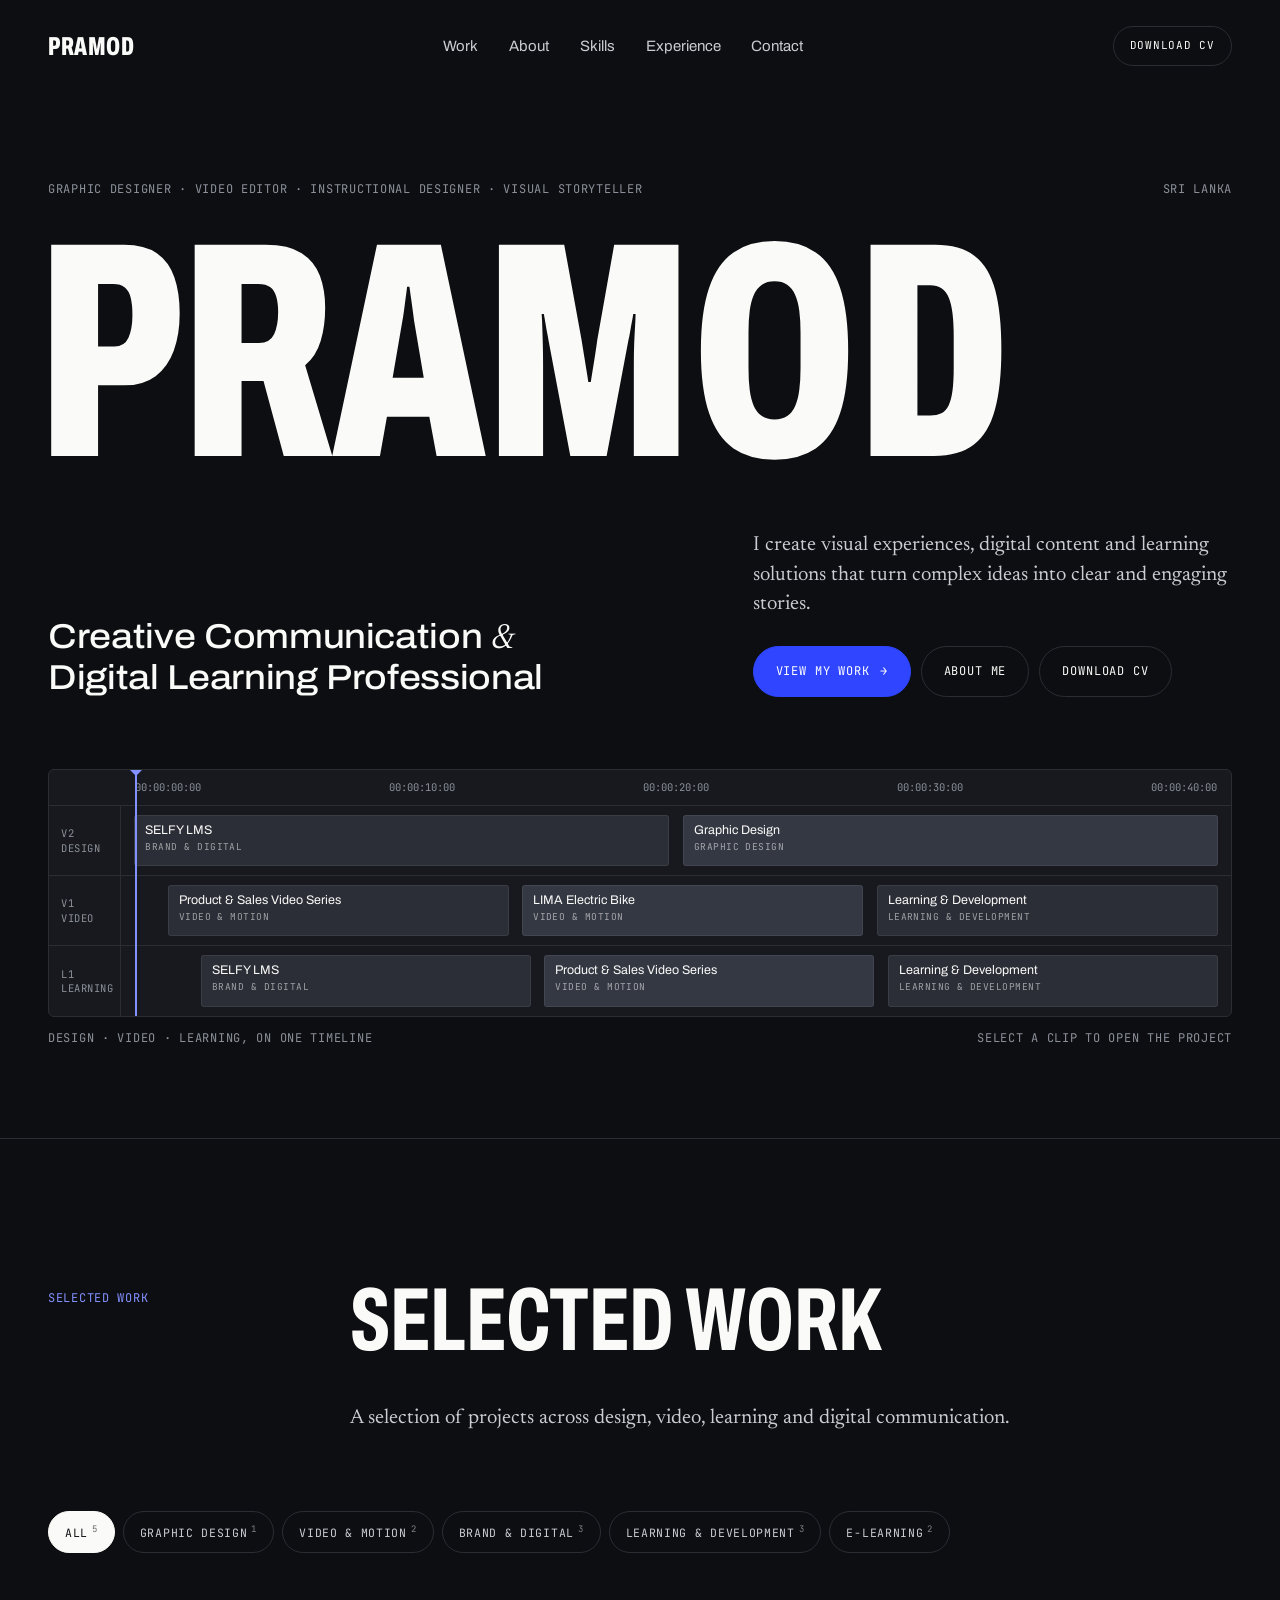
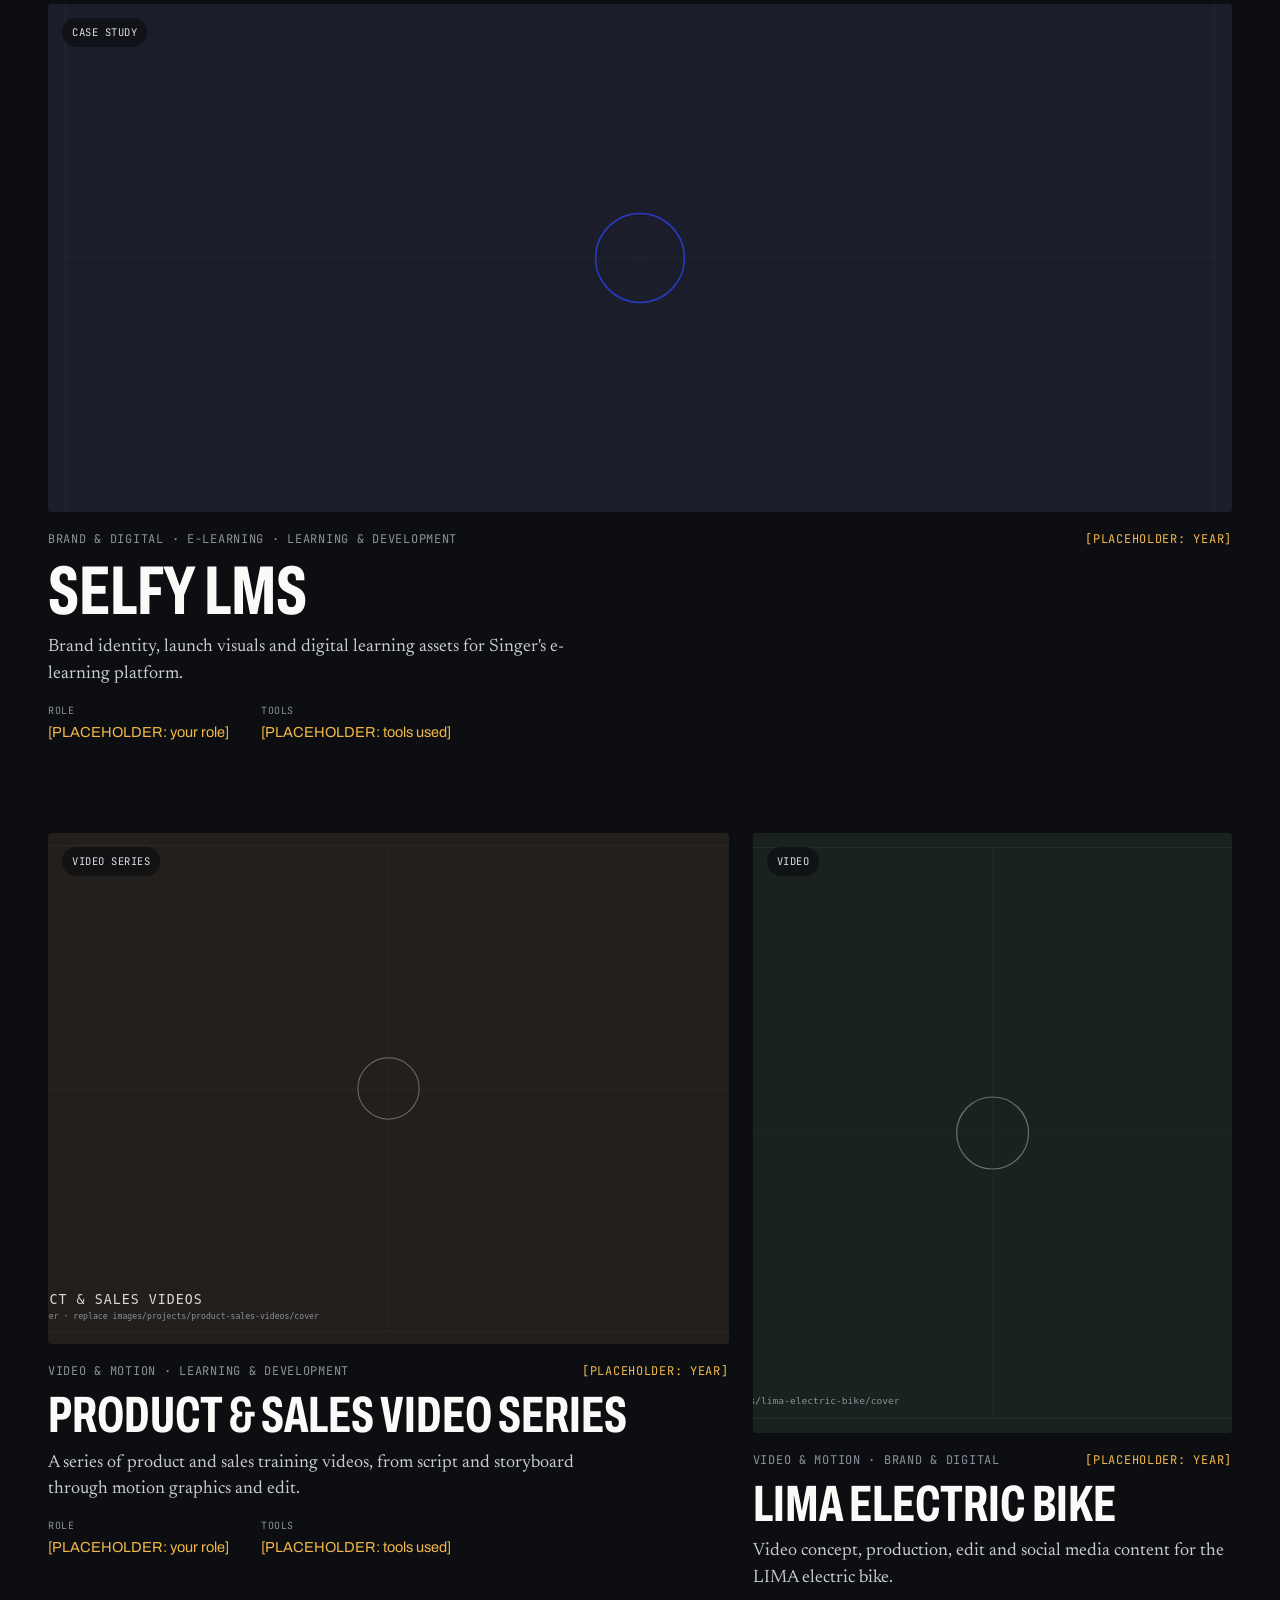
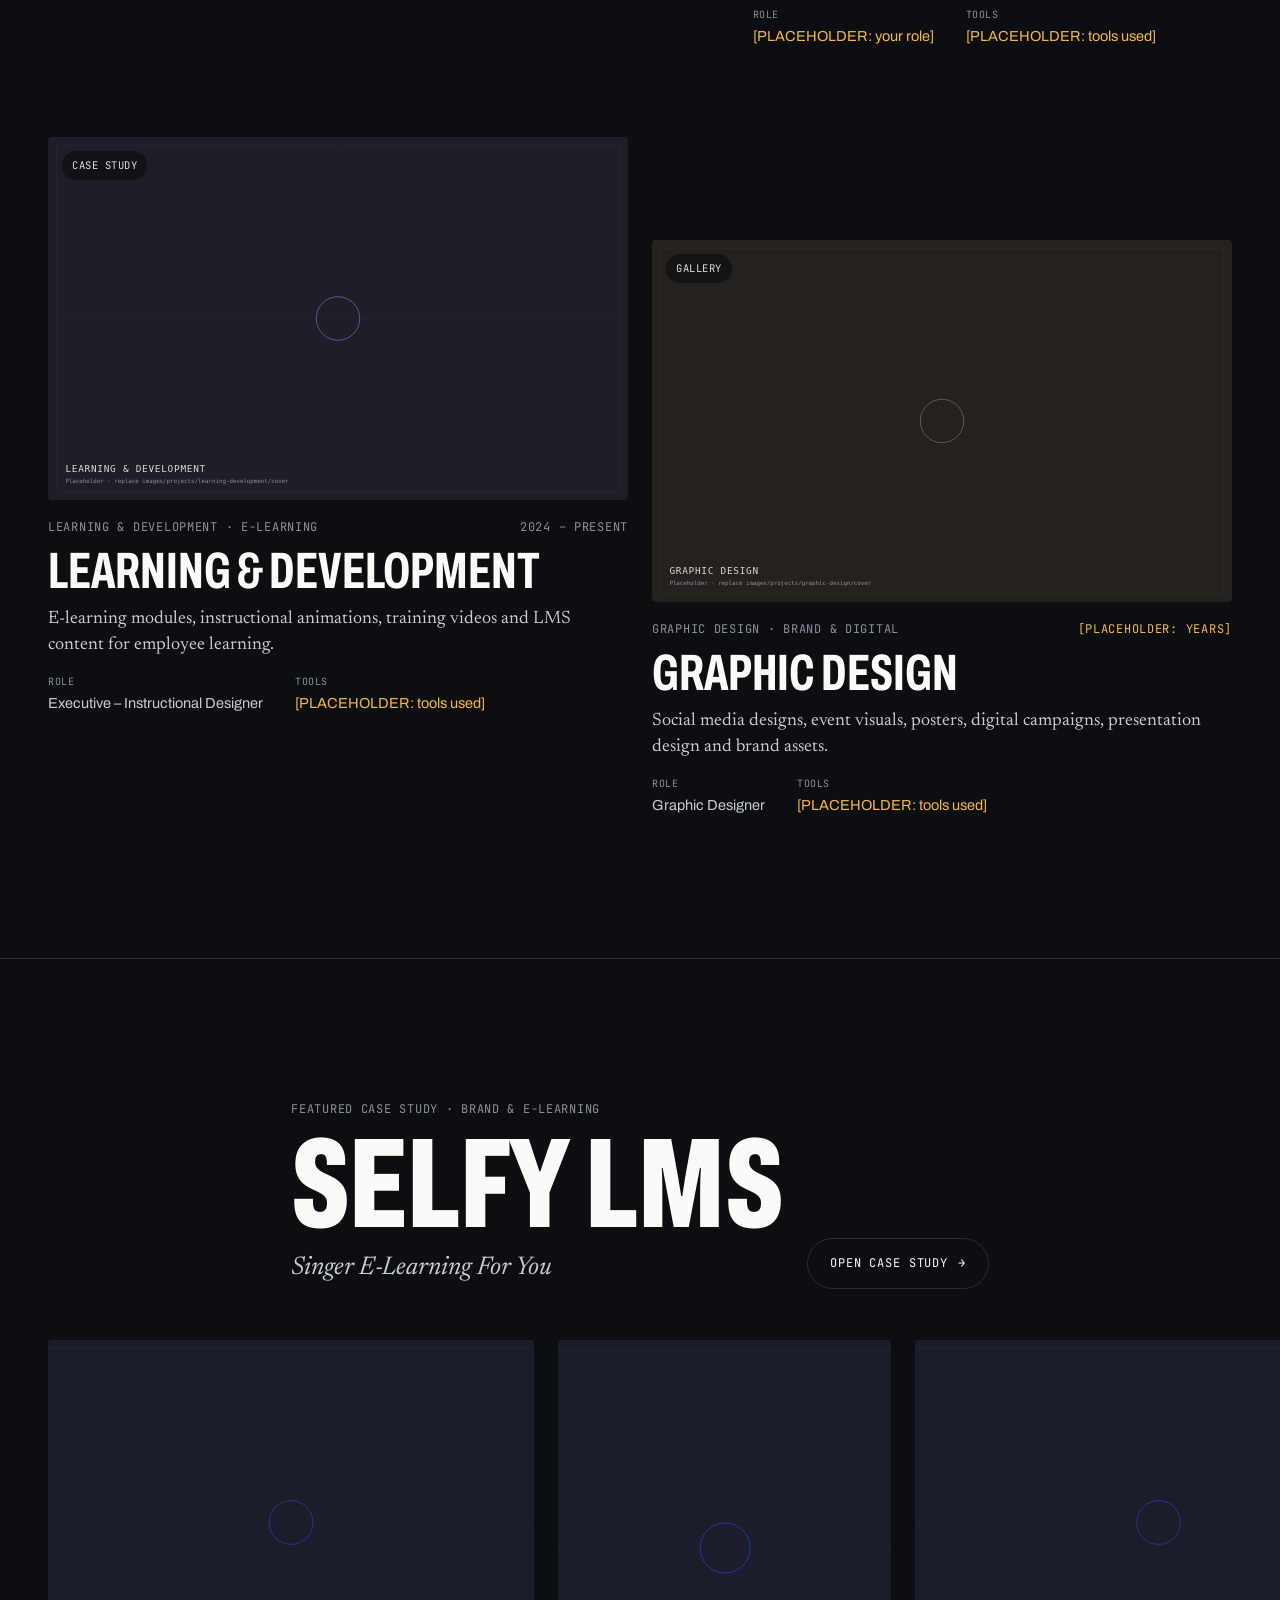
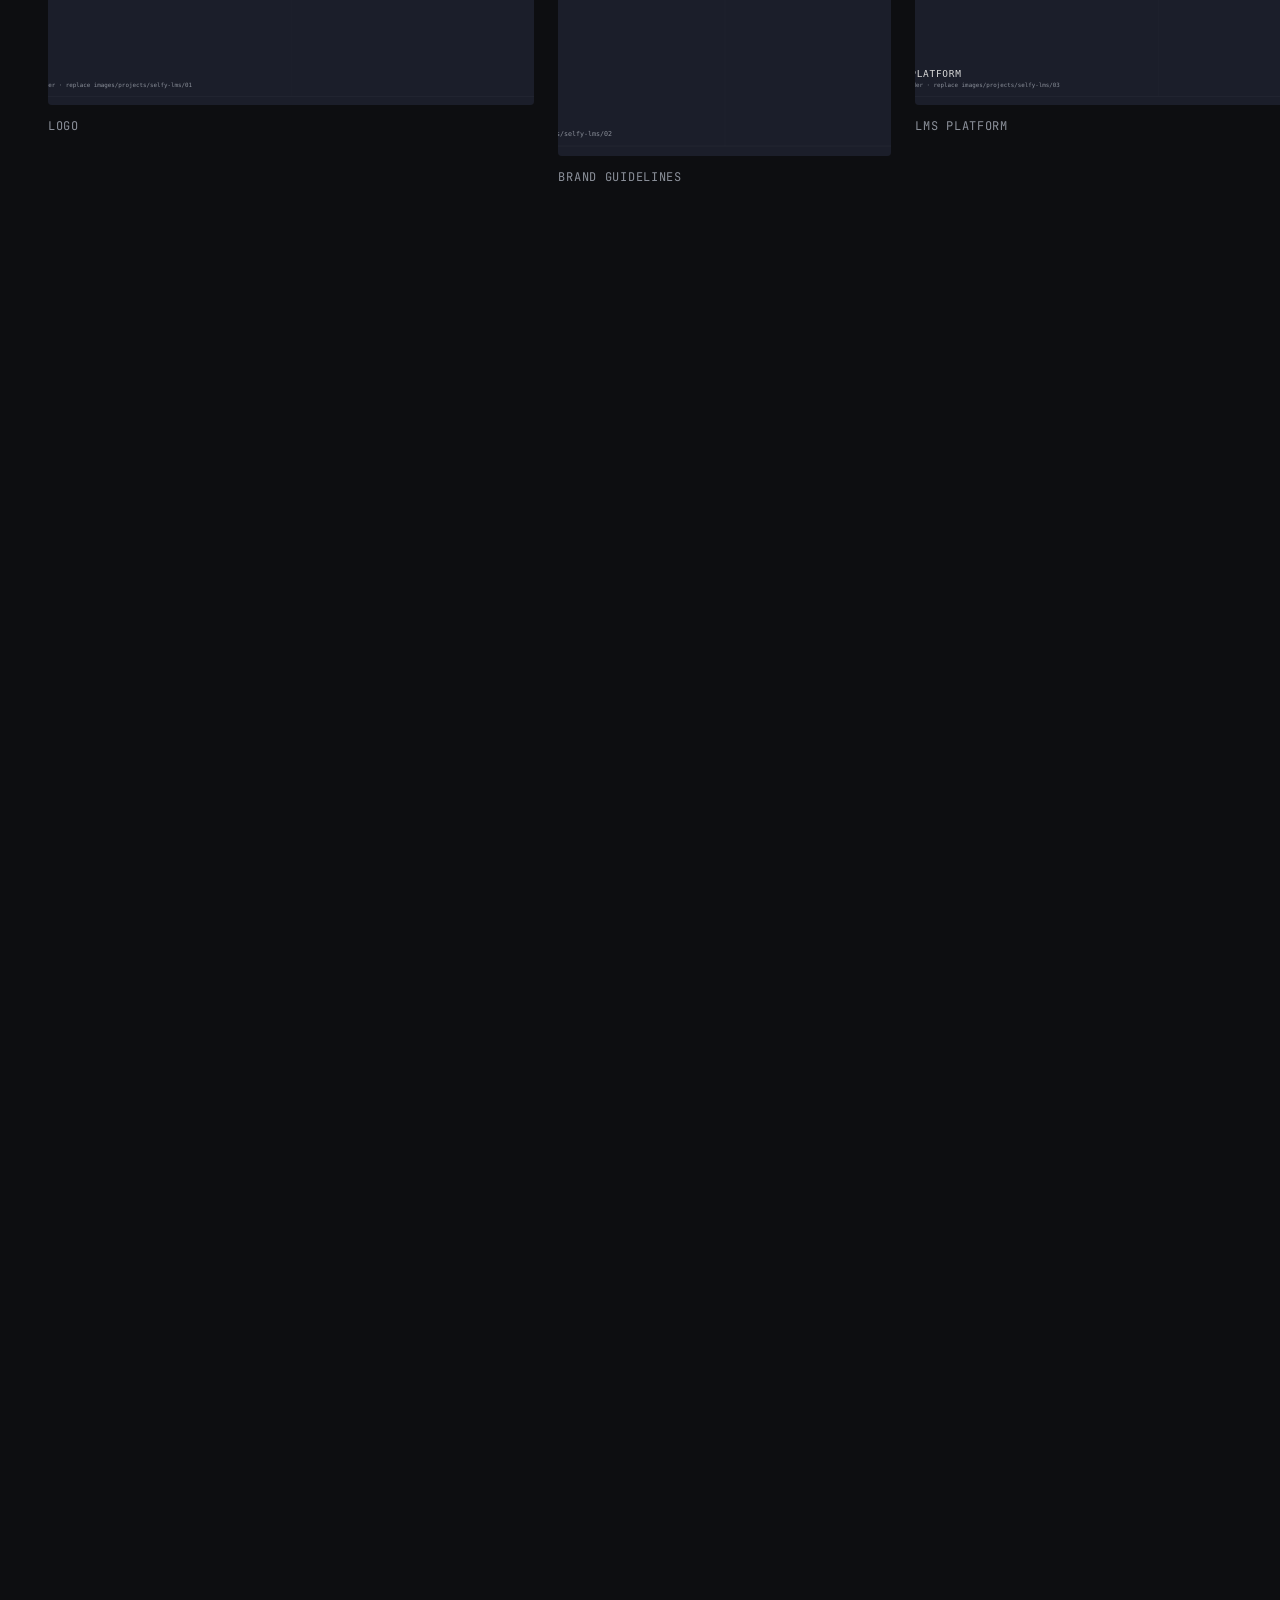
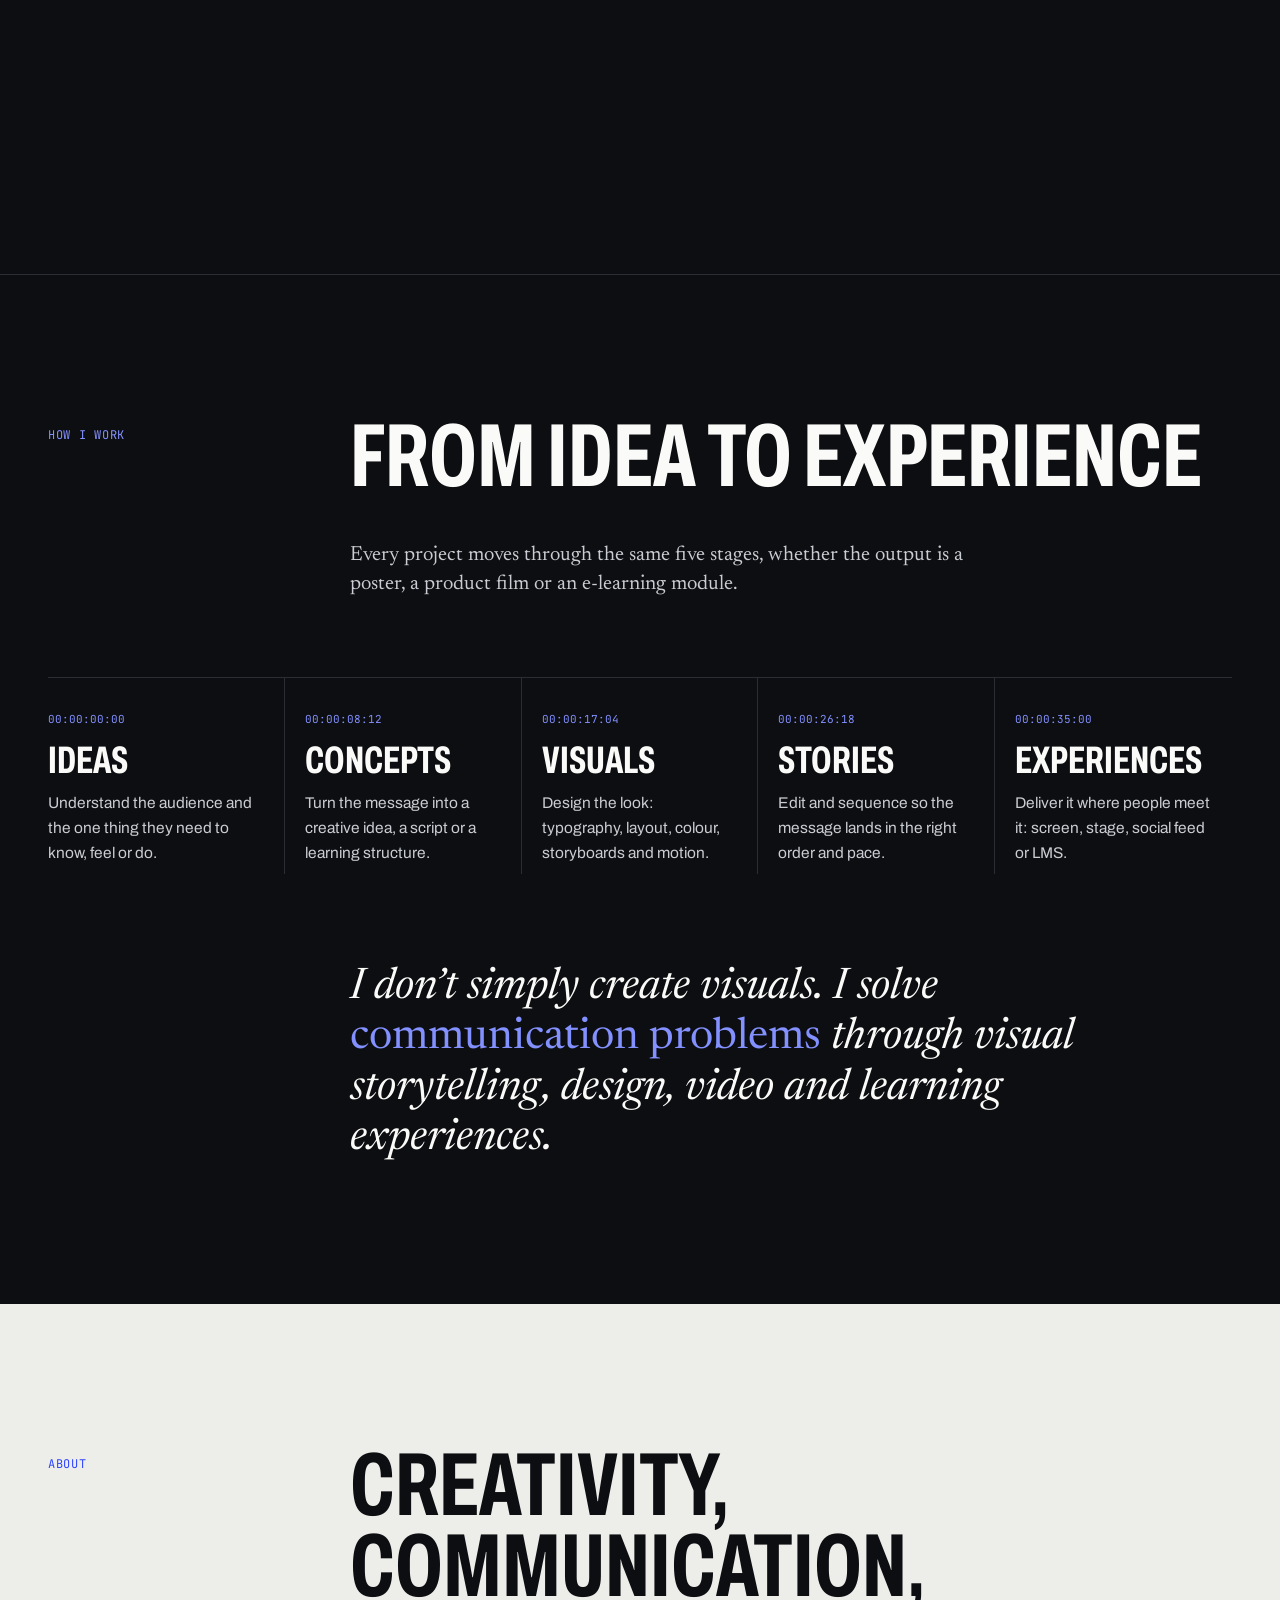
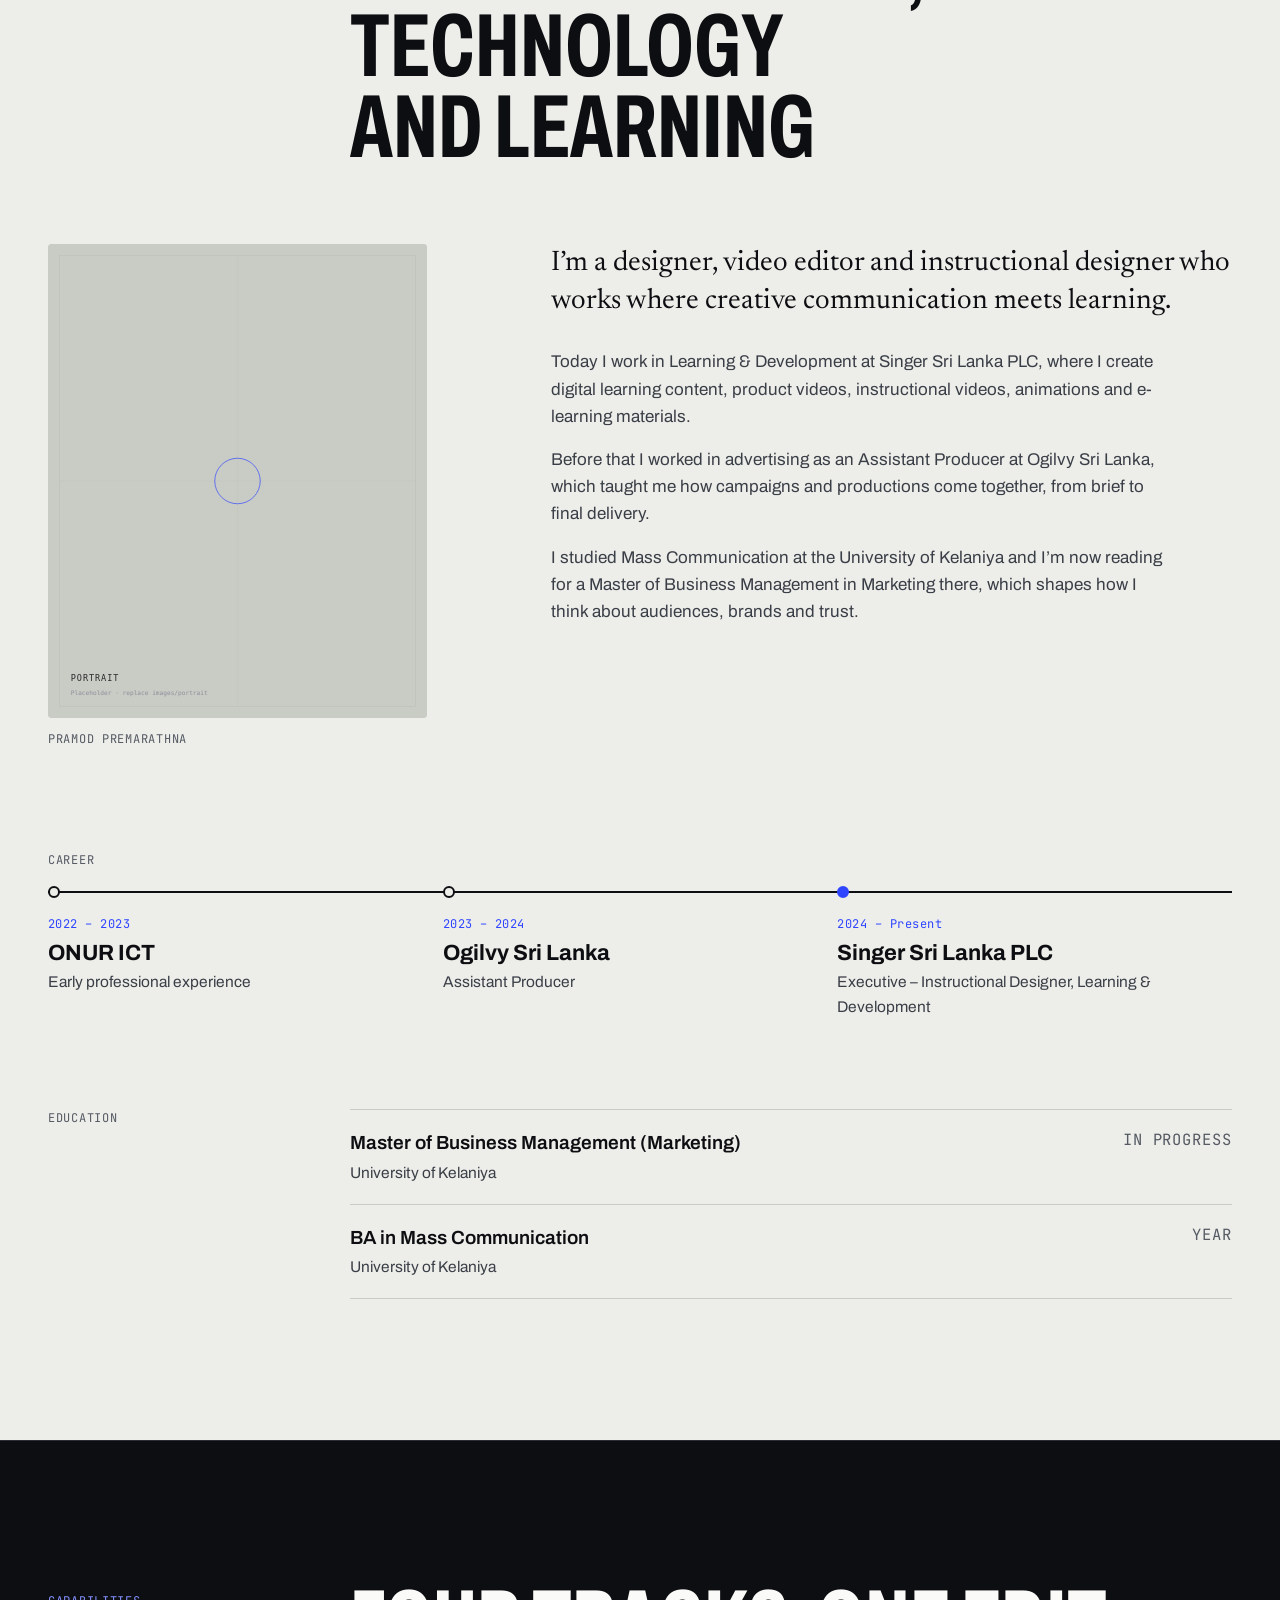
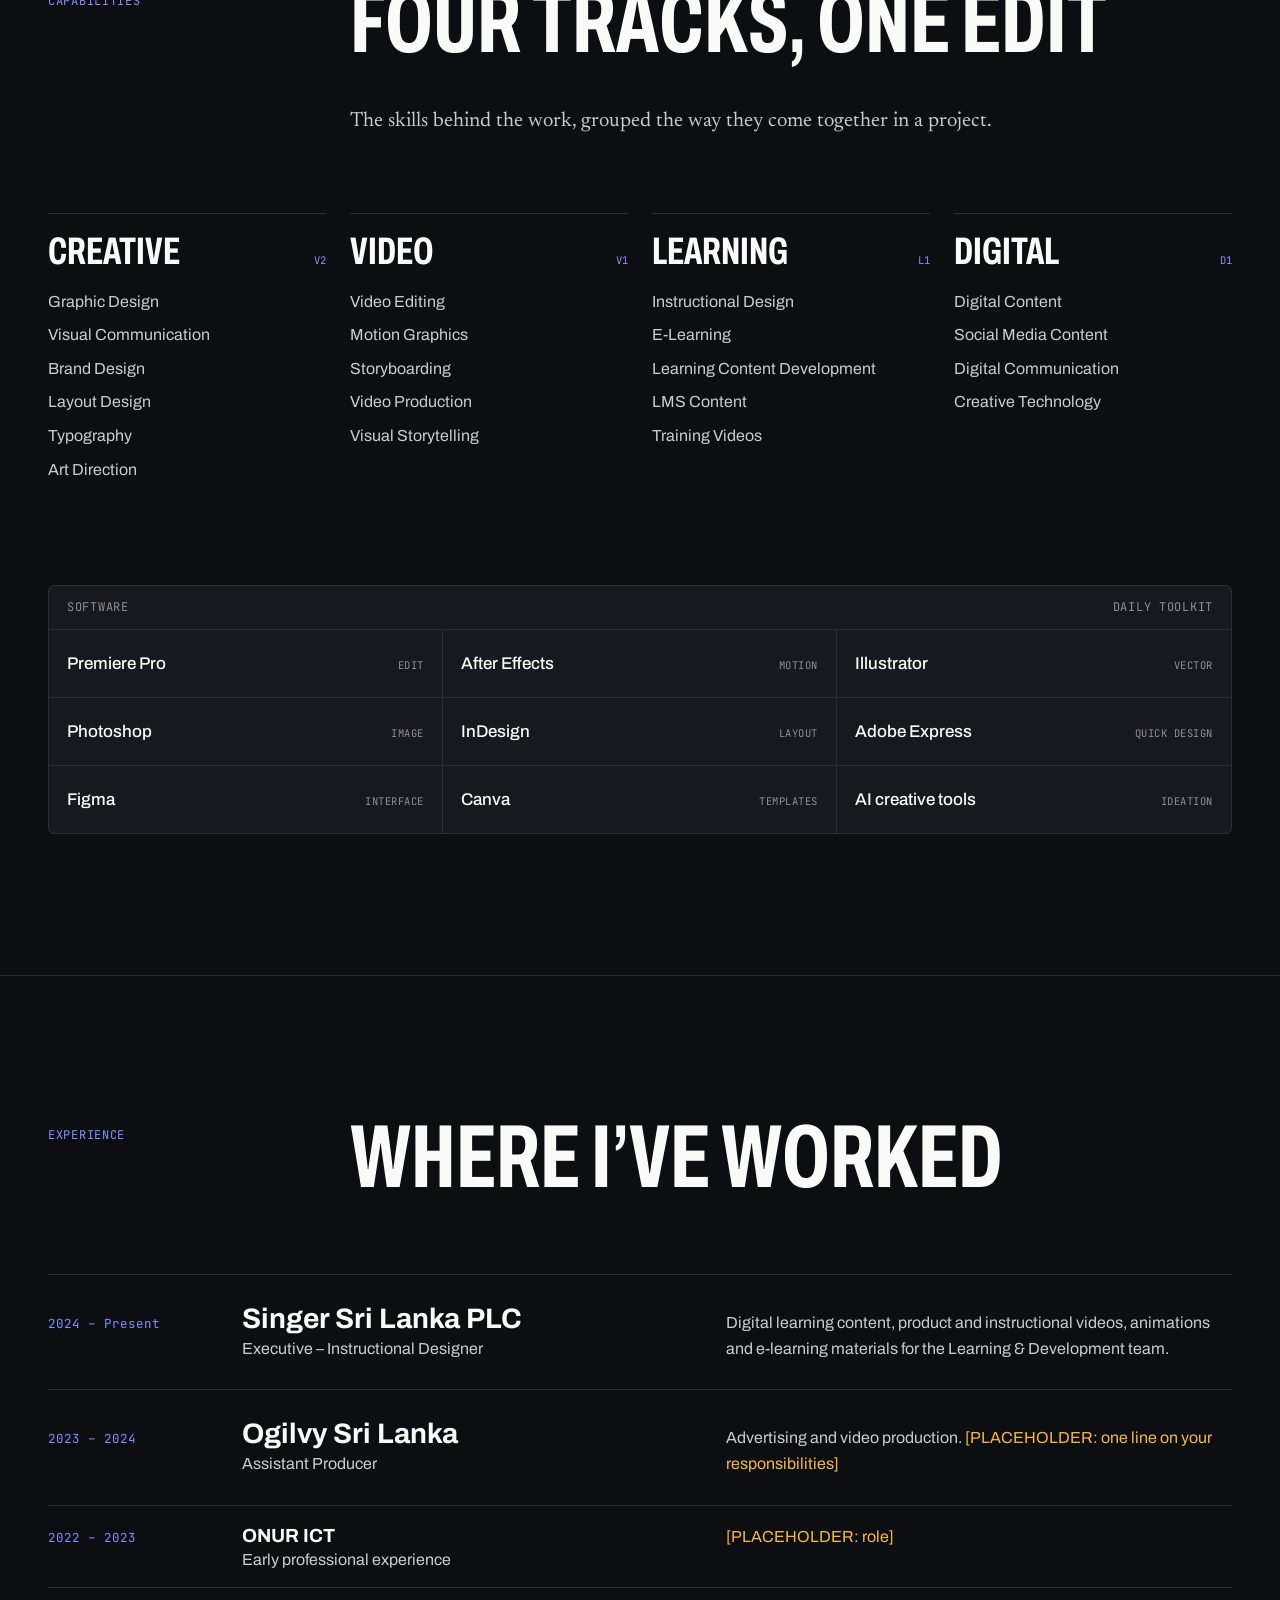
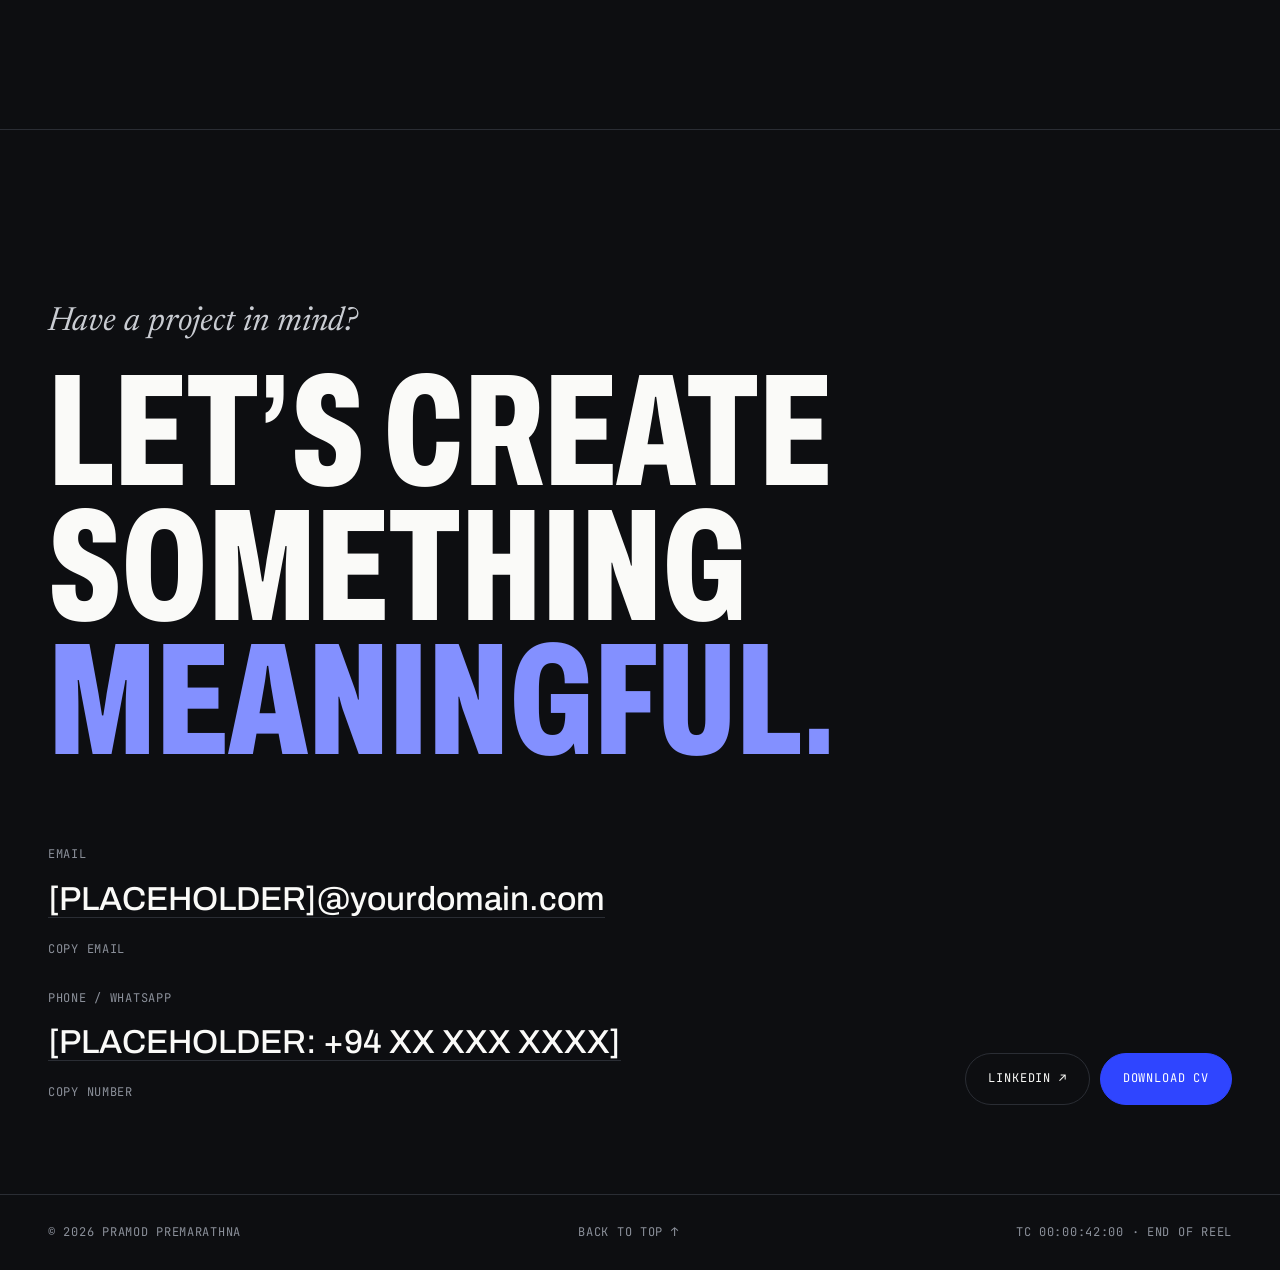
==== index.html @ dda4582c "Initial commit: Pramod Premarathna portfolio with contact details" ====
<!doctype html>
<html lang="en">
<head>
  <meta charset="utf-8">
  <meta name="viewport" content="width=device-width, initial-scale=1, viewport-fit=cover">

  <!-- ============ SEO — edit title, description and your domain ============ -->
  <title>Pramod Premarathna | Creative Communication &amp; Digital Learning Professional</title>
  <meta name="description" content="Portfolio of Pramod Premarathna — graphic designer, video editor and instructional designer in Sri Lanka, creating visual stories, digital content and learning experiences.">
  <link rel="canonical" href="https://www.yourdomain.com/">
  <meta name="theme-color" content="#0D0E11">

  <meta property="og:type" content="website">
  <meta property="og:title" content="Pramod Premarathna | Creative Communication & Digital Learning Professional">
  <meta property="og:description" content="Visual storytelling meets learning and communication. Graphic design, video, motion and e-learning.">
  <meta property="og:url" content="https://www.yourdomain.com/">
  <meta property="og:image" content="https://www.yourdomain.com/images/og-image.jpg">
  <meta name="twitter:card" content="summary_large_image">

  <link rel="icon" href="images/favicon.svg" type="image/svg+xml">

  <!-- Fonts -->
  <link rel="preconnect" href="https://fonts.googleapis.com">
  <link rel="preconnect" href="https://fonts.gstatic.com" crossorigin>
  <link rel="stylesheet" href="https://fonts.googleapis.com/css2?family=Archivo:wdth,wght@62..125,400..800&family=Newsreader:ital,opsz,wght@0,6..72,400;1,6..72,400&family=JetBrains+Mono:wght@400&display=swap">

  <link rel="stylesheet" href="css/tokens.css">
  <link rel="stylesheet" href="css/main.css">

  <script type="application/ld+json">
  {
    "@context": "https://schema.org",
    "@type": "Person",
    "name": "Pramod Premarathna",
    "jobTitle": "Creative Communication & Digital Learning Professional",
    "worksFor": { "@type": "Organization", "name": "Singer Sri Lanka PLC" },
    "alumniOf": { "@type": "CollegeOrUniversity", "name": "University of Kelaniya" },
    "address": { "@type": "PostalAddress", "addressCountry": "LK" },
    "url": "https://www.yourdomain.com/"
  }
  </script>
</head>

<body data-base="">
  <a class="skip-link" href="#main">Skip to content</a>

  <!-- ================= NAVIGATION ================= -->
  <header class="nav">
    <div class="wrap nav__inner">
      <a class="nav__logo" href="#top" aria-label="Pramod, back to top">PRAMOD</a>
      <nav aria-label="Main">
        <ul class="nav__links">
          <li><a href="#work">Work</a></li>
          <li><a href="#about">About</a></li>
          <li><a href="#skills">Skills</a></li>
          <li><a href="#experience">Experience</a></li>
          <li><a href="#contact">Contact</a></li>
        </ul>
      </nav>
      <a class="btn nav__cta" data-site="cv" href="cv/Pramod-Premarathna-CV.pdf" target="_blank" rel="noopener">Download CV</a>
      <button class="nav__toggle" type="button" aria-expanded="false" aria-controls="menu">Menu</button>
    </div>
    <div class="nav__progress" aria-hidden="true"><i></i></div>
  </header>

  <div class="menu" id="menu" hidden>
    <div class="menu__top"><span class="nav__logo">PRAMOD</span><button class="nav__toggle" style="display:block" type="button" data-close>Close</button></div>
    <ul class="menu__links">
      <li><a href="#work">Work</a></li>
      <li><a href="#about">About</a></li>
      <li><a href="#skills">Skills</a></li>
      <li><a href="#experience">Experience</a></li>
      <li><a href="#contact">Contact</a></li>
    </ul>
    <a class="btn btn--primary" data-site="cv" href="cv/Pramod-Premarathna-CV.pdf" target="_blank" rel="noopener">Download CV</a>
  </div>

  <main id="main">
    <!-- ================= HERO ================= -->
    <section class="hero" id="top" aria-labelledby="hero-name">
      <div class="wrap">
        <div class="hero__eyebrow mono">
          <span>Graphic Designer · Video Editor · Instructional Designer · Visual Storyteller</span>
          <span>Sri Lanka</span>
        </div>

        <h1 class="hero__name" id="hero-name" aria-label="Pramod"><span aria-hidden="true">P</span><span aria-hidden="true">R</span><span aria-hidden="true">A</span><span aria-hidden="true">M</span><span aria-hidden="true">O</span><span aria-hidden="true">D</span></h1>

        <div class="hero__grid">
          <p class="hero__title">Creative Communication <em>&amp;</em> Digital&nbsp;Learning Professional</p>
          <div class="hero__aside">
            <p class="hero__statement">I create visual experiences, digital content and learning solutions that turn complex ideas into clear and engaging stories.</p>
            <div class="hero__ctas">
              <a class="btn btn--primary magnetic" href="#work">View my work <span class="arrow" aria-hidden="true">→</span></a>
              <a class="btn magnetic" href="#about">About me</a>
              <a class="btn magnetic" data-site="cv" href="cv/Pramod-Premarathna-CV.pdf" target="_blank" rel="noopener">Download CV</a>
            </div>
          </div>
        </div>

        <!-- Timeline: built automatically from js/projects.js ("tracks") -->
        <div class="timeline-wrap">
          <div class="timeline-scroll">
            <div class="timeline" aria-label="Projects laid out as an editing timeline. Each row is a discipline; each clip opens a project.">
              <div class="timeline__ruler" aria-hidden="true"><span>00:00:00:00</span><span>00:00:10:00</span><span>00:00:20:00</span><span>00:00:30:00</span><span>00:00:40:00</span></div>
              <div id="timeline-tracks"></div>
              <div class="playhead" aria-hidden="true"></div>
            </div>
          </div>
          <div class="timeline-caption mono"><span>Design · Video · Learning, on one timeline</span><span>Select a clip to open the project</span></div>
        </div>
      </div>
    </section>

    <!-- ================= SELECTED WORK ================= -->
    <section class="section" id="work" aria-labelledby="work-title">
      <div class="wrap">
        <div class="section-head">
          <p class="section-head__label mono">Selected work</p>
          <h2 class="section-head__title" id="work-title">Selected Work</h2>
          <p class="section-head__lede">A selection of projects across design, video, learning and digital communication.</p>
        </div>
        <div class="filters" id="filters" role="group" aria-label="Filter projects"></div>
        <!-- Cards are built from js/projects.js -->
        <div class="work-grid" id="work-grid" aria-live="polite"></div>
        <noscript><p class="muted">Turn on JavaScript to see the project gallery.</p></noscript>
      </div>
    </section>

    <!-- ================= FEATURE BAND (SELFY) ================= -->
    <section class="band" id="band" data-project="selfy-lms" aria-labelledby="band-title">
      <div class="band__sticky">
        <div class="wrap band__head">
          <div>
            <p class="mono muted">Featured case study · Brand &amp; E-Learning</p>
            <h2 class="band__title" id="band-title" style="margin-top:12px">SELFY LMS</h2>
            <p class="band__sub">Singer E-Learning For You</p>
          </div>
          <a class="btn magnetic" data-band-link href="projects/selfy-lms/">Open case study <span class="arrow" aria-hidden="true">→</span></a>
        </div>
        <div class="band__track"></div>
      </div>
    </section>

    <!-- ================= APPROACH ================= -->
    <section class="section" id="approach" aria-labelledby="approach-title">
      <div class="wrap">
        <div class="section-head">
          <p class="section-head__label mono">How I work</p>
          <h2 class="section-head__title" id="approach-title">From idea to experience</h2>
          <p class="section-head__lede">Every project moves through the same five stages, whether the output is a poster, a product film or an e-learning module.</p>
        </div>
        <ol class="steps">
          <li class="step reveal"><span class="step__tc">00:00:00:00</span><h3 class="step__title">Ideas</h3><p>Understand the audience and the one thing they need to know, feel or do.</p></li>
          <li class="step reveal"><span class="step__tc">00:00:08:12</span><h3 class="step__title">Concepts</h3><p>Turn the message into a creative idea, a script or a learning structure.</p></li>
          <li class="step reveal"><span class="step__tc">00:00:17:04</span><h3 class="step__title">Visuals</h3><p>Design the look: typography, layout, colour, storyboards and motion.</p></li>
          <li class="step reveal"><span class="step__tc">00:00:26:18</span><h3 class="step__title">Stories</h3><p>Edit and sequence so the message lands in the right order and pace.</p></li>
          <li class="step reveal"><span class="step__tc">00:00:35:00</span><h3 class="step__title">Experiences</h3><p>Deliver it where people meet it: screen, stage, social feed or LMS.</p></li>
        </ol>
        <div class="statement-row reveal">
          <blockquote>I don’t simply create visuals. I solve <em>communication problems</em> through visual storytelling, design, video and learning experiences.</blockquote>
        </div>
      </div>
    </section>

    <!-- ================= ABOUT ================= -->
    <section class="section paper" id="about" aria-labelledby="about-title">
      <div class="wrap">
        <div class="section-head">
          <p class="section-head__label mono">About</p>
          <h2 class="section-head__title" id="about-title">Creativity, communication, technology and learning</h2>
        </div>

        <div class="about">
          <figure class="about__portrait reveal">
            <!-- EDIT: replace with your portrait, e.g. images/portrait.webp -->
            <div class="frame"><img src="images/portrait.svg" alt="Portrait of Pramod Premarathna" loading="lazy" width="800" height="1000"></div>
            <figcaption class="mono muted">Pramod Premarathna</figcaption>
          </figure>
          <div class="about__text reveal">
            <!-- EDIT: your introduction -->
            <p class="about__intro">I’m a designer, video editor and instructional designer who works where creative communication meets learning.</p>
            <div class="about__body">
              <p>Today I work in Learning &amp; Development at Singer Sri Lanka PLC, where I create digital learning content, product videos, instructional videos, animations and e-learning materials.</p>
              <p>Before that I worked in advertising as an Assistant Producer at Ogilvy Sri Lanka, which taught me how campaigns and productions come together, from brief to final delivery.</p>
              <p>I studied Mass Communication at the University of Kelaniya and I’m now reading for a Master of Business Management in Marketing there, which shapes how I think about audiences, brands and trust.</p>
            </div>
          </div>
        </div>

        <!-- EDIT: career timeline (years, company, role) -->
        <div class="career reveal">
          <p class="career__label mono">Career</p>
          <ol class="career__line">
            <li class="career__item"><p class="career__years">2022 – 2023</p><p class="career__org">ONUR ICT</p><p class="career__role">Early professional experience</p></li>
            <li class="career__item"><p class="career__years">2023 – 2024</p><p class="career__org">Ogilvy Sri Lanka</p><p class="career__role">Assistant Producer</p></li>
            <li class="career__item is-current"><p class="career__years">2024 – Present</p><p class="career__org">Singer Sri Lanka PLC</p><p class="career__role">Executive – Instructional Designer, Learning &amp; Development</p></li>
          </ol>
        </div>

        <!-- EDIT: education -->
        <div class="education reveal">
          <p class="education__label mono">Education</p>
          <ul class="education__list">
            <li><div><b>Master of Business Management (Marketing)</b><span>University of Kelaniya</span></div><span class="mono">In progress</span></li>
            <li><div><b>BA in Mass Communication</b><span>University of Kelaniya</span></div><span class="mono">Year</span></li>
          </ul>
        </div>
      </div>
    </section>

    <!-- ================= SKILLS ================= -->
    <section class="section" id="skills" aria-labelledby="skills-title">
      <div class="wrap">
        <div class="section-head">
          <p class="section-head__label mono">Capabilities</p>
          <h2 class="section-head__title" id="skills-title">Four tracks, one edit</h2>
          <p class="section-head__lede">The skills behind the work, grouped the way they come together in a project.</p>
        </div>
        <div class="skills">
          <div class="skill-group reveal"><div class="skill-group__head"><h3 class="skill-group__title">Creative</h3><span class="skill-group__track">V2</span></div>
            <ul><li>Graphic Design</li><li>Visual Communication</li><li>Brand Design</li><li>Layout Design</li><li>Typography</li><li>Art Direction</li></ul></div>
          <div class="skill-group reveal"><div class="skill-group__head"><h3 class="skill-group__title">Video</h3><span class="skill-group__track">V1</span></div>
            <ul><li>Video Editing</li><li>Motion Graphics</li><li>Storyboarding</li><li>Video Production</li><li>Visual Storytelling</li></ul></div>
          <div class="skill-group reveal"><div class="skill-group__head"><h3 class="skill-group__title">Learning</h3><span class="skill-group__track">L1</span></div>
            <ul><li>Instructional Design</li><li>E-Learning</li><li>Learning Content Development</li><li>LMS Content</li><li>Training Videos</li></ul></div>
          <div class="skill-group reveal"><div class="skill-group__head"><h3 class="skill-group__title">Digital</h3><span class="skill-group__track">D1</span></div>
            <ul><li>Digital Content</li><li>Social Media Content</li><li>Digital Communication</li><li>Creative Technology</li></ul></div>
        </div>

        <!-- EDIT: software list -->
        <div class="toolbar reveal" aria-labelledby="tools-title">
          <div class="toolbar__head mono"><span id="tools-title">Software</span><span>Daily toolkit</span></div>
          <ul class="toolbar__grid">
            <li class="tool"><b>Premiere Pro</b><span>Edit</span></li>
            <li class="tool"><b>After Effects</b><span>Motion</span></li>
            <li class="tool"><b>Illustrator</b><span>Vector</span></li>
            <li class="tool"><b>Photoshop</b><span>Image</span></li>
            <li class="tool"><b>InDesign</b><span>Layout</span></li>
            <li class="tool"><b>Adobe Express</b><span>Quick design</span></li>
            <li class="tool"><b>Figma</b><span>Interface</span></li>
            <li class="tool"><b>Canva</b><span>Templates</span></li>
            <li class="tool"><b>AI creative tools</b><span>Ideation</span></li>
          </ul>
        </div>
      </div>
    </section>

    <!-- ================= EXPERIENCE ================= -->
    <section class="section" id="experience" aria-labelledby="exp-title">
      <div class="wrap">
        <div class="section-head">
          <p class="section-head__label mono">Experience</p>
          <h2 class="section-head__title" id="exp-title">Where I’ve worked</h2>
        </div>
        <!-- EDIT: add or change roles -->
        <ol class="ledger">
          <li class="reveal">
            <span class="ledger__years">2024 – Present</span>
            <h3 class="ledger__org">Singer Sri Lanka PLC<span class="ledger__role">Executive – Instructional Designer</span></h3>
            <p class="ledger__desc">Digital learning content, product and instructional videos, animations and e-learning materials for the Learning &amp; Development team.</p>
          </li>
          <li class="reveal">
            <span class="ledger__years">2023 – 2024</span>
            <h3 class="ledger__org">Ogilvy Sri Lanka<span class="ledger__role">Assistant Producer</span></h3>
            <p class="ledger__desc">Advertising and video production. <span class="placeholder">[PLACEHOLDER: one line on your responsibilities]</span></p>
          </li>
          <li class="reveal is-compact">
            <span class="ledger__years">2022 – 2023</span>
            <h3 class="ledger__org">ONUR ICT<span class="ledger__role">Early professional experience</span></h3>
            <p class="ledger__desc"><span class="placeholder">[PLACEHOLDER: role]</span></p>
          </li>
        </ol>
      </div>
    </section>

    <!-- ================= CONTACT ================= -->
    <section class="contact" id="contact" aria-labelledby="contact-title">
      <div class="wrap">
        <p class="contact__kicker">Have a project in mind?</p>
        <h2 class="contact__title" id="contact-title">Let’s create something <span>meaningful.</span></h2>
        <div class="contact__row">
          <div class="contact__channels">
            <div class="contact__channel">
              <p class="mono muted">Email</p>
              <a data-site="email" href="#">email</a><br>
              <button class="copy mono" type="button" data-copy-email><span>Copy email</span></button>
            </div>
            <div class="contact__channel">
              <p class="mono muted">Phone / WhatsApp</p>
              <a data-site="phone" href="#">phone</a><br>
              <button class="copy mono" type="button" data-copy-phone><span>Copy number</span></button>
            </div>
          </div>
          <div class="contact__links">
            <a class="btn magnetic" data-site="linkedin" href="#" target="_blank" rel="noopener">LinkedIn ↗</a>
            <a class="btn btn--primary magnetic" data-site="cv" href="cv/Pramod-Premarathna-CV.pdf" target="_blank" rel="noopener">Download CV</a>
          </div>
        </div>
      </div>
    </section>
  </main>

  <footer class="footer">
    <div class="wrap mono">
      <span>© <span data-year>2026</span> Pramod Premarathna</span>
      <a href="#top">Back to top ↑</a>
      <span>TC 00:00:42:00 · End of reel</span>
    </div>
  </footer>

  <script src="js/projects.js"></script>
  <script src="js/site.js"></script>
  <script src="js/lightbox.js" defer></script>
</body>
</html>
---- css/tokens.css ----
/* =========================================================
   DESIGN TOKENS
   Change colours, fonts and spacing for the whole site here.
   ========================================================= */
:root {
  /* Colour */
  --ink:        #0D0E11;  /* page background (dark)          */
  --graphite:   #17191E;  /* panels, timeline                */
  --line:       #2A2D34;  /* hairlines on dark               */
  --slate:      #8B909A;  /* secondary text on dark          */
  --soft:       #C9CCD2;  /* body text on dark               */
  --paper:      #EDEEEA;  /* light section background        */
  --paper-line: #C9CBC5;  /* hairlines on paper              */
  --paper-soft: #3A3E46;  /* body text on paper              */
  --paper-mute: #555A63;  /* secondary text on paper         */
  --white:      #FAFAF8;
  --key:        #2F45FF;  /* accent: buttons, links on paper */
  --key-light:  #8390FF;  /* accent: links on dark           */

  /* Type */
  --f-display: "Archivo", "Arial Narrow", Arial, sans-serif;
  --f-serif:   "Newsreader", Georgia, "Times New Roman", serif;
  --f-mono:    "JetBrains Mono", ui-monospace, Menlo, Consolas, monospace;

  /* Layout */
  --max:    1320px;
  --gutter: clamp(20px, 4vw, 48px);
  --gap:    clamp(16px, 2vw, 24px);
  --section: clamp(80px, 11vw, 160px);

  /* Motion */
  --ease: cubic-bezier(.2, .7, .1, 1);
}
---- css/main.css ----
/* =========================================================
   MAIN STYLES — Pramod portfolio
   Colours and fonts come from tokens.css.
   ========================================================= */

/* ---------- Base ---------- */
*, *::before, *::after { box-sizing: border-box; }
[hidden] { display: none !important; }
html { -webkit-text-size-adjust: 100%; }
body {
  margin: 0;
  background: var(--ink);
  color: var(--white);
  font-family: var(--f-display);
  font-size: 17px;
  line-height: 1.6;
  -webkit-font-smoothing: antialiased;
  text-rendering: optimizeLegibility;
}
img, video { display: block; max-width: 100%; height: auto; }
a { color: inherit; }
h1, h2, h3, h4 { margin: 0; text-wrap: balance; font-weight: 700; }
p { margin: 0; }
ul, ol { margin: 0; padding: 0; }
button { font: inherit; color: inherit; background: none; border: 0; cursor: pointer; padding: 0; }
:focus-visible { outline: 2px solid var(--key-light); outline-offset: 4px; border-radius: 2px; }
.paper :focus-visible { outline-color: var(--key); }
::selection { background: var(--key); color: #fff; }

.skip-link {
  position: absolute; left: 16px; top: -60px; z-index: 100;
  background: var(--white); color: var(--ink); padding: 10px 16px; border-radius: 999px;
  font-family: var(--f-mono); font-size: 12px; text-transform: uppercase; letter-spacing: .06em; text-decoration: none;
}
.skip-link:focus { top: 16px; }
.visually-hidden { position: absolute !important; width: 1px; height: 1px; overflow: hidden; clip: rect(0 0 0 0); white-space: nowrap; }

.wrap { max-width: var(--max); margin-inline: auto; padding-inline: var(--gutter); }
.mono { font-family: var(--f-mono); font-size: 12px; letter-spacing: .06em; text-transform: uppercase; font-weight: 400; }
.serif { font-family: var(--f-serif); }
.muted { color: var(--slate); }
.paper .muted { color: var(--paper-mute); }

/* ---------- Buttons ---------- */
.btn {
  display: inline-flex; align-items: center; gap: 10px;
  font-family: var(--f-mono); font-size: 12px; letter-spacing: .07em; text-transform: uppercase;
  padding: 15px 22px; border-radius: 999px; border: 1px solid var(--line);
  color: var(--white); text-decoration: none; background: transparent;
  transition: border-color .3s var(--ease), background-color .3s var(--ease), color .3s var(--ease);
}
.btn:hover { border-color: var(--key-light); }
.btn--primary { background: var(--key); border-color: var(--key); color: #fff; }
.btn--primary:hover { background: #2437E0; border-color: #2437E0; }
.paper .btn { color: var(--ink); border-color: var(--paper-line); }
.paper .btn--primary { color: #fff; border-color: var(--key); }
.btn .arrow { transition: transform .3s var(--ease); }
.btn:hover .arrow { transform: translateX(3px); }

/* ---------- Navigation ---------- */
.nav {
  position: fixed; inset: 0 0 auto 0; z-index: 50;
  padding-top: env(safe-area-inset-top, 0px);
  transition: background-color .4s var(--ease), backdrop-filter .4s var(--ease);
}
.nav__inner {
  display: flex; align-items: center; justify-content: space-between; gap: 24px;
  padding-block: 26px; transition: padding .4s var(--ease);
}
.nav__logo {
  font-weight: 800; font-stretch: 62%; font-size: 26px; letter-spacing: .02em;
  text-decoration: none; line-height: 1;
}
.nav__links { display: flex; gap: clamp(18px, 2.4vw, 34px); list-style: none; }
.nav__links a {
  text-decoration: none; font-size: 15px; color: var(--soft);
  position: relative; padding-block: 4px; transition: color .25s;
}
.nav__links a::after {
  content: ""; position: absolute; left: 0; right: 0; bottom: -2px; height: 1px;
  background: var(--key-light); transform: scaleX(0); transform-origin: left; transition: transform .35s var(--ease);
}
.nav__links a:hover, .nav__links a[aria-current="true"] { color: var(--white); }
.nav__links a:hover::after, .nav__links a[aria-current="true"]::after { transform: scaleX(1); }
.nav__cta { padding: 10px 16px; font-size: 11px; }
.nav.is-scrolled { background: rgba(13, 14, 17, .86); backdrop-filter: blur(14px); -webkit-backdrop-filter: blur(14px); }
.nav.is-scrolled .nav__inner { padding-block: 14px; }
.nav.is-scrolled .nav__cta { background: var(--key); border-color: var(--key); }
.nav__progress { height: 2px; background: transparent; }
.nav.is-scrolled .nav__progress { background: var(--line); }
.nav__progress i { display: block; height: 100%; width: 100%; background: var(--key-light); transform: scaleX(0); transform-origin: left; }
.nav__toggle { display: none; font-family: var(--f-mono); font-size: 12px; letter-spacing: .07em; text-transform: uppercase; padding: 10px 0; }

.menu {
  position: fixed; inset: 0; z-index: 60; background: var(--ink);
  display: flex; flex-direction: column; justify-content: space-between;
  padding: calc(env(safe-area-inset-top, 0px) + 24px) var(--gutter) calc(env(safe-area-inset-bottom, 0px) + 32px);
}
.menu__top { display: flex; justify-content: space-between; align-items: center; }
.menu__links { list-style: none; display: grid; gap: 6px; }
.menu__links a { font-weight: 800; font-stretch: 62%; font-size: clamp(56px, 16vw, 96px); line-height: .95; text-transform: uppercase; text-decoration: none; }
.menu__links a:hover { color: var(--key-light); }

@media (max-width: 860px) {
  .nav__links, .nav__cta { display: none; }
  .nav__toggle { display: block; }
}

/* ---------- Hero ---------- */
.hero { padding-top: calc(env(safe-area-inset-top, 0px) + clamp(120px, 15vw, 180px)); padding-bottom: clamp(56px, 7vw, 96px); }
.hero__eyebrow { display: flex; justify-content: space-between; gap: 16px; flex-wrap: wrap; color: var(--slate); margin-bottom: clamp(20px, 3vw, 32px); }
.hero__name {
  font-weight: 800; font-stretch: 62%; text-transform: uppercase;
  font-size: clamp(96px, 24vw, 360px); line-height: .8; letter-spacing: -.005em; margin-left: -.035em;
  overflow: hidden; padding-bottom: .02em;
}
.hero__name span { display: inline-block; }
.js .hero__name span { animation: rise 1s var(--ease) both; }
.js .hero__name span:nth-child(2) { animation-delay: .05s; }
.js .hero__name span:nth-child(3) { animation-delay: .10s; }
.js .hero__name span:nth-child(4) { animation-delay: .15s; }
.js .hero__name span:nth-child(5) { animation-delay: .20s; }
.js .hero__name span:nth-child(6) { animation-delay: .25s; }
@keyframes rise { from { transform: translateY(100%); } to { transform: none; } }

.hero__grid { display: grid; grid-template-columns: repeat(12, minmax(0, 1fr)); gap: var(--gap); margin-top: clamp(28px, 4vw, 48px); align-items: end; }
.hero__title { grid-column: 1 / span 6; font-weight: 500; font-stretch: 112%; font-size: clamp(24px, 2.7vw, 38px); line-height: 1.1; letter-spacing: -.01em; }
.hero__title em { font-family: var(--f-serif); font-weight: 400; font-style: italic; font-stretch: 100%; }
.hero__aside { grid-column: 8 / span 5; }
.hero__statement { font-family: var(--f-serif); font-size: clamp(19px, 1.6vw, 22px); line-height: 1.45; color: var(--soft); }
.hero__ctas { display: flex; gap: 10px; flex-wrap: wrap; margin-top: 26px; }

/* Timeline device */
.timeline-wrap { margin-top: clamp(48px, 6vw, 72px); }
.timeline-scroll { overflow-x: auto; border: 1px solid var(--line); border-radius: 6px; background: var(--graphite); scrollbar-width: thin; }
.timeline { position: relative; min-width: 720px; }
.timeline__ruler {
  display: flex; justify-content: space-between; padding: 9px 14px 9px 86px;
  border-bottom: 1px solid var(--line); color: var(--slate);
  font-family: var(--f-mono); font-size: 10.5px; font-variant-numeric: tabular-nums;
}
.track { display: grid; grid-template-columns: 72px 1fr; border-bottom: 1px solid var(--line); min-height: 70px; }
.track:last-of-type { border-bottom: 0; }
.track__label { font-family: var(--f-mono); font-size: 10.5px; line-height: 1.35; color: var(--slate); padding: 10px 12px; border-right: 1px solid var(--line); display: flex; flex-direction: column; justify-content: center; text-transform: uppercase; letter-spacing: .05em; }
.track__lane { position: relative; }
.clip {
  position: absolute; top: 9px; bottom: 9px; border-radius: 3px; overflow: hidden;
  padding: 7px 10px; text-decoration: none; color: var(--white);
  background: #2B2E36; border: 1px solid rgba(255, 255, 255, .07);
  font-size: 12.5px; line-height: 1.2;
  transition: border-color .25s, background-color .25s;
}
.clip:nth-child(even) { background: #343843; }
.clip__bg { position: absolute; inset: 0; background-size: cover; background-position: center; opacity: 0; transition: opacity .35s var(--ease); }
.clip__bg::after { content: ""; position: absolute; inset: 0; background: linear-gradient(90deg, rgba(13,14,17,.85), rgba(13,14,17,.35)); }
.clip__text { position: relative; display: block; white-space: nowrap; overflow: hidden; text-overflow: ellipsis; }
.clip small { display: block; font-family: var(--f-mono); font-size: 9.5px; color: rgba(255, 255, 255, .55); margin-top: 3px; text-transform: uppercase; letter-spacing: .05em; }
.clip:hover, .clip:focus-visible { border-color: var(--key-light); }
.clip:hover .clip__bg, .clip:focus-visible .clip__bg { opacity: 1; }
.playhead { position: absolute; top: 0; bottom: 0; left: 86px; width: 2px; background: var(--key-light); pointer-events: none; animation: play 18s linear infinite; }
.playhead::before { content: ""; position: absolute; top: 0; left: -5px; border: 6px solid transparent; border-top-color: var(--key-light); }
.timeline:hover .playhead { animation-play-state: paused; }
@keyframes play { from { left: 86px; } to { left: calc(100% - 4px); } }
.timeline-caption { display: flex; justify-content: space-between; gap: 16px; flex-wrap: wrap; color: var(--slate); margin-top: 12px; }

/* ---------- Sections ---------- */
.section { padding-block: var(--section); border-top: 1px solid var(--line); }
.paper { background: var(--paper); color: var(--ink); border-top: 0; }
.section-head { display: grid; grid-template-columns: repeat(12, minmax(0, 1fr)); gap: var(--gap); margin-bottom: clamp(40px, 6vw, 80px); }
.section-head__label { grid-column: 1 / span 3; color: var(--key-light); padding-top: .8em; }
.paper .section-head__label { color: var(--key); }
.section-head__title { overflow-wrap: break-word; grid-column: 4 / span 9; font-weight: 700; font-stretch: 62%; text-transform: uppercase; font-size: clamp(48px, 7vw, 104px); line-height: .9; }
.section-head__lede { grid-column: 4 / span 7; margin-top: 20px; font-family: var(--f-serif); font-size: clamp(19px, 1.6vw, 22px); line-height: 1.45; color: var(--soft); max-width: 60ch; }
.paper .section-head__lede { color: #2B2E35; }

/* ---------- Filters ---------- */
.filters { display: flex; flex-wrap: wrap; gap: 8px; margin-bottom: clamp(32px, 4vw, 56px); }
.filter {
  font-family: var(--f-mono); font-size: 11.5px; letter-spacing: .06em; text-transform: uppercase;
  padding: 10px 16px; border: 1px solid var(--line); border-radius: 999px; color: var(--soft);
  transition: background-color .25s, color .25s, border-color .25s;
}
.filter:hover { border-color: var(--slate); color: var(--white); }
.filter[aria-pressed="true"] { background: var(--white); color: var(--ink); border-color: var(--white); }
.filter sup { font-size: 9px; margin-left: 4px; opacity: .6; }

/* ---------- Work grid ---------- */
.work-grid { display: grid; grid-template-columns: repeat(12, minmax(0, 1fr)); column-gap: var(--gap); row-gap: clamp(56px, 7vw, 96px); }
.card { grid-column: span 6; min-width: 0; }
.card--feature { grid-column: 1 / -1; }
.card--large { grid-column: span 7; }
.card--small { grid-column: span 5; }
.card--half { grid-column: span 6; }
.card--offset { margin-top: clamp(0px, 8vw, 120px); }
.work-grid.is-filtered .card { grid-column: span 6; margin-top: 0; }
.work-grid.is-filtered .card:first-child { grid-column: 1 / -1; }
.work-grid.is-filtered .card:first-child .card__media { aspect-ratio: 21 / 9; }
.work-grid.is-filtered .card:not(:first-child) .card__media { aspect-ratio: 16 / 10; }

.card__link { display: block; text-decoration: none; color: inherit; }
.card__media { position: relative; overflow: hidden; border-radius: 4px; background: var(--graphite); aspect-ratio: 16 / 10; }
.card--feature .card__media { aspect-ratio: 21 / 9; }
.card--large .card__media { aspect-ratio: 4 / 3; }
.card--small .card__media { aspect-ratio: 4 / 5; }
.card__media img, .card__media video { position: absolute; inset: 0; width: 100%; height: 100%; object-fit: cover; transition: transform .8s var(--ease), opacity .4s; }
.card__media video { opacity: 0; }
.card__media.is-playing video { opacity: 1; }
.card__link:hover .card__media img, .card__link:hover .card__media video { transform: scale(1.03); }
.card__tag { position: absolute; left: 14px; top: 14px; z-index: 2; font-family: var(--f-mono); font-size: 10.5px; letter-spacing: .05em; text-transform: uppercase; background: rgba(13, 14, 17, .72); color: #DDE0E6; padding: 6px 10px; border-radius: 999px; backdrop-filter: blur(6px); }
.card__meta { display: flex; justify-content: space-between; gap: 16px; margin-top: 18px; color: var(--slate); }
.card__title { font-weight: 700; font-stretch: 62%; text-transform: uppercase; font-size: clamp(34px, 4vw, 56px); line-height: .95; margin-top: 10px; transition: color .25s; }
.card--feature .card__title { font-size: clamp(40px, 5.4vw, 76px); }
.card__link:hover .card__title { color: var(--key-light); }
.card__desc { font-family: var(--f-serif); font-size: 18px; line-height: 1.45; color: var(--soft); margin-top: 10px; max-width: 56ch; }
.card__facts { display: flex; flex-wrap: wrap; gap: 8px 32px; margin: 16px 0 0; font-size: 14.5px; color: var(--soft); }
.card__facts dt { font-family: var(--f-mono); font-size: 10px; letter-spacing: .06em; text-transform: uppercase; color: var(--slate); }
.card__facts dd { margin: 2px 0 0; }
.card.is-out { opacity: 0; transform: translateY(12px); transition: opacity .25s, transform .25s; }

/* Cursor label */
.cursor { position: fixed; left: 0; top: 0; z-index: 70; pointer-events: none; }
.cursor__dot {
  position: absolute; width: 88px; height: 88px; left: -44px; top: -44px; border-radius: 50%;
  background: var(--white); color: var(--ink);
  display: flex; align-items: center; justify-content: center;
  font-family: var(--f-mono); font-size: 11px; letter-spacing: .07em; text-transform: uppercase;
  transform: scale(0); transition: transform .3s var(--ease);
}
.cursor.is-on .cursor__dot { transform: scale(1); }

/* ---------- Featured band ---------- */
.band { border-top: 1px solid var(--line); }
.band__sticky { padding-block: var(--section); overflow: hidden; }
.band__head { display: flex; justify-content: space-between; align-items: end; gap: 24px; flex-wrap: wrap; margin-bottom: clamp(32px, 4vw, 56px); }
.band__title { font-weight: 800; font-stretch: 62%; text-transform: uppercase; font-size: clamp(56px, 10vw, 150px); line-height: .85; }
.band__sub { font-family: var(--f-serif); font-style: italic; font-size: clamp(20px, 2vw, 28px); color: var(--soft); margin-top: 8px; }
.band__track { display: flex; gap: var(--gap); padding-inline: var(--gutter); overflow-x: auto; scroll-snap-type: x mandatory; scrollbar-width: none; }
.band__track::-webkit-scrollbar { display: none; }
.band__item { flex: 0 0 auto; width: clamp(260px, 38vw, 560px); scroll-snap-align: start; margin: 0; }
.band__item:nth-child(3n+2) { width: clamp(220px, 26vw, 380px); }
.band__item .frame { aspect-ratio: 4 / 3; border-radius: 4px; overflow: hidden; background: var(--graphite); }
.band__item:nth-child(3n+2) .frame { aspect-ratio: 4 / 5; }
.band__item img { width: 100%; height: 100%; object-fit: cover; }
.band__item figcaption { margin-top: 12px; color: var(--slate); }
.band.is-pinned .band__sticky { position: sticky; top: 0; min-height: 100vh; display: flex; flex-direction: column; justify-content: center; }
.band.is-pinned .band__track { overflow: visible; scroll-snap-type: none; will-change: transform; }

/* ---------- Approach ---------- */
.steps { display: grid; grid-template-columns: repeat(5, minmax(0, 1fr)); border-top: 1px solid var(--line); list-style: none; }
.step { padding: 26px 20px 8px; border-right: 1px solid var(--line); }
.step:first-child { padding-left: 0; }
.step:last-child { border-right: 0; }
.step__tc { font-family: var(--f-mono); font-size: 11px; color: var(--key-light); font-variant-numeric: tabular-nums; }
.step__title { font-weight: 700; font-stretch: 62%; text-transform: uppercase; font-size: clamp(30px, 3vw, 42px); line-height: 1; margin: 10px 0 12px; }
.step p { font-size: 15.5px; color: var(--soft); }
.statement-row { display: grid; grid-template-columns: repeat(12, minmax(0, 1fr)); gap: var(--gap); margin-top: clamp(56px, 7vw, 96px); }
.statement-row blockquote { grid-column: 4 / span 8; margin: 0; font-family: var(--f-serif); font-style: italic; font-size: clamp(28px, 3.4vw, 48px); line-height: 1.15; }
.statement-row blockquote em { font-style: normal; color: var(--key-light); }

/* ---------- About ---------- */
.about { display: grid; grid-template-columns: repeat(12, minmax(0, 1fr)); gap: var(--gap); align-items: start; }
.about__portrait { grid-column: 1 / span 4; margin: 0; }
.about__portrait .frame { aspect-ratio: 4 / 5; border-radius: 4px; overflow: hidden; background: var(--paper-line); }
.about__portrait img { width: 100%; height: 100%; object-fit: cover; }
.about__portrait figcaption { margin-top: 12px; }
.about__text { grid-column: 6 / span 7; }
.about__intro { font-family: var(--f-serif); font-size: clamp(22px, 2.2vw, 30px); line-height: 1.35; }
.about__body { margin-top: 28px; display: grid; gap: 16px; color: var(--paper-soft); max-width: 62ch; }

.career { margin-top: clamp(64px, 8vw, 112px); }
.career__label { margin-bottom: 20px; color: var(--paper-mute); }
.career__line { display: grid; grid-template-columns: repeat(3, minmax(0, 1fr)); list-style: none; border-top: 2px solid var(--ink); position: relative; }
.career__item { padding: 22px 24px 0 0; position: relative; }
.career__item::before { content: ""; position: absolute; top: -7px; left: 0; width: 12px; height: 12px; border-radius: 50%; background: var(--paper); border: 2px solid var(--ink); }
.career__item.is-current::before { background: var(--key); border-color: var(--key); }
.career__years { font-family: var(--f-mono); font-size: 12px; color: var(--key); font-variant-numeric: tabular-nums; letter-spacing: .04em; }
.career__org { font-weight: 700; font-size: 22px; line-height: 1.2; margin-top: 6px; }
.career__role { color: var(--paper-soft); font-size: 15.5px; margin-top: 4px; }

.education { margin-top: clamp(56px, 7vw, 96px); display: grid; grid-template-columns: repeat(12, minmax(0, 1fr)); gap: var(--gap); }
.education__label { grid-column: 1 / span 3; color: var(--paper-mute); }
.education__list { grid-column: 4 / span 9; list-style: none; }
.education__list li { display: grid; grid-template-columns: minmax(0, 1fr) auto; gap: 16px; padding-block: 18px; border-top: 1px solid var(--paper-line); }
.education__list li:last-child { border-bottom: 1px solid var(--paper-line); }
.education__list b { font-weight: 600; font-size: 19px; display: block; }
.education__list span { color: var(--paper-soft); font-size: 15.5px; }
.education__list .mono { color: var(--paper-mute); white-space: nowrap; }

/* ---------- Capabilities ---------- */
.skills { display: grid; grid-template-columns: repeat(4, minmax(0, 1fr)); gap: var(--gap); }
.skill-group { border-top: 1px solid var(--line); padding-top: 18px; }
.skill-group__head { display: flex; justify-content: space-between; align-items: baseline; gap: 8px; }
.skill-group__title { font-weight: 700; font-stretch: 62%; text-transform: uppercase; font-size: clamp(32px, 3vw, 44px); line-height: 1; }
.skill-group__track { font-family: var(--f-mono); font-size: 10.5px; color: var(--key-light); }
.skill-group ul { list-style: none; margin-top: 18px; display: grid; gap: 8px; color: var(--soft); font-size: 16px; }

.toolbar { margin-top: clamp(64px, 8vw, 104px); border: 1px solid var(--line); border-radius: 6px; background: var(--graphite); }
.toolbar__head { display: flex; justify-content: space-between; gap: 16px; flex-wrap: wrap; padding: 12px 18px; border-bottom: 1px solid var(--line); color: var(--slate); }
.toolbar__grid { display: grid; grid-template-columns: repeat(3, minmax(0, 1fr)); list-style: none; }
.tool { display: flex; justify-content: space-between; align-items: baseline; gap: 12px; padding: 20px 18px; border-right: 1px solid var(--line); border-bottom: 1px solid var(--line); }
.tool:nth-child(3n) { border-right: 0; }
.tool:nth-last-child(-n+3) { border-bottom: 0; }
.tool b { font-weight: 500; font-size: 17px; }
.tool span { font-family: var(--f-mono); font-size: 10.5px; color: var(--slate); text-transform: uppercase; letter-spacing: .05em; white-space: nowrap; }

/* ---------- Experience ---------- */
.ledger { list-style: none; border-top: 1px solid var(--line); }
.ledger li { display: grid; grid-template-columns: 170px minmax(0, 1fr) minmax(0, 1.1fr); gap: var(--gap); padding-block: 28px; border-bottom: 1px solid var(--line); align-items: baseline; }
.ledger__years { font-family: var(--f-mono); font-size: 12.5px; color: var(--key-light); font-variant-numeric: tabular-nums; }
.ledger__org { font-weight: 700; font-size: clamp(22px, 2.2vw, 30px); line-height: 1.15; }
.ledger__role { display: block; font-weight: 400; font-size: 16px; color: var(--soft); margin-top: 4px; }
.ledger__desc { color: var(--soft); font-size: 16px; }
.ledger li.is-compact { padding-block: 18px; }
.ledger li.is-compact .ledger__org { font-size: 19px; }

/* ---------- Contact ---------- */
.contact { padding-block: clamp(96px, 13vw, 200px) clamp(56px, 7vw, 96px); border-top: 1px solid var(--line); }
.contact__kicker { font-family: var(--f-serif); font-style: italic; font-size: clamp(24px, 2.6vw, 36px); color: var(--soft); }
.contact__title { overflow-wrap: break-word; font-weight: 800; font-stretch: 62%; text-transform: uppercase; font-size: clamp(64px, 12.5vw, 196px); line-height: .84; margin-top: 16px; }
.contact__title span { color: var(--key-light); }
.contact__row { display: grid; grid-template-columns: repeat(12, minmax(0, 1fr)); gap: var(--gap); margin-top: clamp(48px, 6vw, 80px); align-items: end; }
.contact__email { grid-column: 1 / span 7; }
.contact__email a { font-size: clamp(22px, 2.8vw, 40px); font-weight: 500; font-stretch: 100%; text-decoration: none; word-break: break-word; border-bottom: 1px solid var(--line); transition: border-color .25s, color .25s; }
.contact__email a:hover { color: var(--key-light); border-color: var(--key-light); }
.contact__channels { grid-column: 1 / span 8; display: flex; flex-direction: column; gap: 28px; }
.contact__channel p.mono { margin-bottom: 8px; }
.contact__channel a { font-size: clamp(20px, 2.6vw, 36px); font-weight: 500; font-stretch: 100%; text-decoration: none; word-break: break-word; border-bottom: 1px solid var(--line); transition: border-color .25s, color .25s; }
.contact__channel a:hover { color: var(--key-light); border-color: var(--key-light); }
.copy { margin-top: 14px; display: inline-flex; gap: 8px; color: var(--slate); }
.copy:hover { color: var(--white); }
.contact__links { grid-column: 9 / span 4; display: flex; gap: 10px; flex-wrap: wrap; justify-content: flex-end; align-self: end; }

.footer { padding-block: 28px calc(env(safe-area-inset-bottom, 0px) + 28px); border-top: 1px solid var(--line); color: var(--slate); }
.footer .wrap { display: flex; justify-content: space-between; gap: 16px; flex-wrap: wrap; }
.footer a { text-decoration: none; }
.footer a:hover { color: var(--white); }

/* ---------- Reveal (content is visible by default) ---------- */
.js-motion .reveal { opacity: 0; transform: translateY(24px); transition: opacity .7s var(--ease), transform .7s var(--ease); }
.js-motion .reveal.is-in { opacity: 1; transform: none; }

/* ---------- Page transition ---------- */
.cut { position: fixed; inset: 0; z-index: 90; background: var(--ink); transform: scaleY(0); transform-origin: bottom; pointer-events: none; }
.cut.is-on { transform: scaleY(1); transition: transform .45s var(--ease); }
.cut.is-leaving { transform: scaleY(0); transform-origin: top; transition: transform .45s var(--ease); }

/* =========================================================
   CASE STUDY PAGES
   ========================================================= */
.case-hero { padding-top: calc(env(safe-area-inset-top, 0px) + clamp(120px, 14vw, 170px)); }
.case-back { display: inline-flex; gap: 8px; text-decoration: none; color: var(--slate); margin-bottom: 28px; }
.case-back:hover { color: var(--white); }
.case-hero__cats { color: var(--key-light); }
.case-hero__title { overflow-wrap: break-word; font-weight: 800; font-stretch: 62%; text-transform: uppercase; font-size: clamp(64px, 13vw, 200px); line-height: .84; margin-top: 14px; }
.case-hero__sub { font-family: var(--f-serif); font-style: italic; font-size: clamp(22px, 2.4vw, 34px); color: var(--soft); margin-top: 16px; }
.case-cover { margin-top: clamp(40px, 5vw, 64px); }
.case-cover .media-frame { aspect-ratio: 21 / 9; }
.facts { display: grid; grid-template-columns: repeat(4, minmax(0, 1fr)); gap: var(--gap); margin-top: 28px; padding-bottom: 28px; border-bottom: 1px solid var(--line); }
.facts dt { font-family: var(--f-mono); font-size: 10.5px; letter-spacing: .06em; text-transform: uppercase; color: var(--slate); }
.facts dd { margin: 6px 0 0; font-size: 16px; }

.case-body { display: grid; grid-template-columns: 220px minmax(0, 1fr); gap: clamp(24px, 5vw, 80px); padding-block: clamp(56px, 7vw, 96px); }
.chapter-nav { position: sticky; top: 110px; align-self: start; }
.chapter-nav ol { list-style: none; display: grid; gap: 2px; border-left: 1px solid var(--line); }
.chapter-nav a { display: grid; grid-template-columns: 28px 1fr; gap: 6px; padding: 5px 0 5px 14px; margin-left: -1px; border-left: 2px solid transparent; text-decoration: none; font-size: 13.5px; color: var(--slate); transition: color .2s, border-color .2s; }
.chapter-nav a span { font-family: var(--f-mono); font-size: 10.5px; padding-top: 2px; }
.chapter-nav a:hover { color: var(--white); }
.chapter-nav a[aria-current="true"] { color: var(--white); border-left-color: var(--key-light); }

.chapter { padding-top: 12px; margin-bottom: clamp(64px, 8vw, 112px); scroll-margin-top: 100px; }
.chapter__num { font-family: var(--f-mono); font-size: 12px; color: var(--key-light); }
.chapter__title { font-weight: 700; font-stretch: 62%; text-transform: uppercase; font-size: clamp(38px, 4.6vw, 64px); line-height: .95; margin-top: 8px; }
.chapter__text { margin-top: 20px; max-width: 64ch; display: grid; gap: 14px; color: var(--soft); font-size: 17.5px; }
.chapter__text p:first-child { font-family: var(--f-serif); font-size: clamp(20px, 1.8vw, 24px); line-height: 1.45; color: var(--white); }
.chapter__text ul { padding-left: 1.1em; display: grid; gap: 6px; }
.placeholder { color: #F2B84B; }

.gallery { display: grid; grid-template-columns: repeat(6, minmax(0, 1fr)); gap: var(--gap); margin-top: 32px; }
.gallery > * { grid-column: span 6; min-width: 0; margin: 0; }
.gallery .is-half { grid-column: span 3; }
.gallery .is-third { grid-column: span 2; }
.gallery figcaption { margin-top: 10px; color: var(--slate); font-size: 14px; }
.media-frame { position: relative; border-radius: 4px; overflow: hidden; background: var(--graphite); aspect-ratio: 16 / 9; }
.media-frame.is-auto { aspect-ratio: auto; }
.media-frame img, .media-frame video, .media-frame iframe { width: 100%; height: 100%; object-fit: cover; border: 0; }
.media-frame.is-auto img { height: auto; }
.zoom { display: block; width: 100%; height: 100%; cursor: zoom-in; }

.embed-facade { position: absolute; inset: 0; display: flex; align-items: center; justify-content: center; }
.embed-facade img { position: absolute; inset: 0; }
.embed-facade__play { position: relative; z-index: 1; width: 96px; height: 96px; border-radius: 50%; background: var(--white); color: var(--ink); font-family: var(--f-mono); font-size: 11px; letter-spacing: .07em; text-transform: uppercase; transition: transform .3s var(--ease); }
.embed-facade:hover .embed-facade__play { transform: scale(1.06); }

.ba { position: relative; aspect-ratio: 16 / 9; border-radius: 4px; overflow: hidden; background: var(--graphite); --pos: 50%; }
.ba img { position: absolute; inset: 0; width: 100%; height: 100%; object-fit: cover; }
.ba__after { clip-path: inset(0 0 0 var(--pos)); }
.ba__line { position: absolute; top: 0; bottom: 0; left: var(--pos); width: 2px; background: var(--white); pointer-events: none; }
.ba input { position: absolute; inset: 0; width: 100%; height: 100%; opacity: 0; cursor: ew-resize; margin: 0; }
.ba__labels { position: absolute; inset: auto 12px 12px 12px; display: flex; justify-content: space-between; pointer-events: none; }
.ba__labels span { background: rgba(13,14,17,.72); padding: 5px 9px; border-radius: 999px; }

.tools-row { display: flex; flex-wrap: wrap; gap: 8px; margin-top: 20px; list-style: none; }
.tools-row li { font-family: var(--f-mono); font-size: 11.5px; letter-spacing: .05em; text-transform: uppercase; padding: 9px 14px; border: 1px solid var(--line); border-radius: 999px; color: var(--soft); }

.related { padding-block: var(--section); border-top: 1px solid var(--line); }
.related .work-grid { margin-top: 40px; }

.next-project { display: block; text-decoration: none; padding-block: clamp(64px, 9vw, 128px); border-top: 1px solid var(--line); }
.next-project .mono { color: var(--slate); }
.next-project b { display: block; font-weight: 800; font-stretch: 62%; text-transform: uppercase; font-size: clamp(56px, 11vw, 170px); line-height: .85; margin-top: 12px; transition: color .3s; }
.next-project:hover b { color: var(--key-light); }

/* Lightbox */
.lightbox { position: fixed; inset: 0; z-index: 95; background: rgba(8, 9, 11, .96); display: grid; grid-template-rows: auto 1fr auto; padding: calc(env(safe-area-inset-top, 0px) + 16px) var(--gutter) calc(env(safe-area-inset-bottom, 0px) + 16px); }
.lightbox__bar { display: flex; justify-content: space-between; align-items: center; color: var(--slate); }
.lightbox__stage { display: flex; align-items: center; justify-content: center; min-height: 0; padding-block: 16px; }
.lightbox__stage img { max-height: 100%; max-width: 100%; width: auto; height: auto; object-fit: contain; }
.lightbox__foot { display: flex; justify-content: space-between; align-items: center; gap: 16px; }
.lightbox__caption { color: var(--soft); font-size: 14.5px; }
.lightbox button { font-family: var(--f-mono); font-size: 12px; letter-spacing: .06em; text-transform: uppercase; padding: 10px 14px; border: 1px solid var(--line); border-radius: 999px; }
.lightbox button:hover { border-color: var(--key-light); }

/* 404 */
.notfound { min-height: 80vh; display: flex; flex-direction: column; justify-content: center; }

/* =========================================================
   RESPONSIVE
   ========================================================= */
@media (max-width: 1100px) {
  .skills { grid-template-columns: repeat(2, minmax(0, 1fr)); row-gap: 48px; }
  .steps { grid-template-columns: repeat(2, minmax(0, 1fr)); }
  .step, .step:first-child { padding: 24px 20px 24px 0; border-right: 0; border-bottom: 1px solid var(--line); }
  .ledger li { grid-template-columns: 140px minmax(0, 1fr); }
  .ledger__desc { grid-column: 2; }
}
@media (max-width: 860px) {
  .hero__grid, .section-head, .statement-row, .about, .education, .contact__row { grid-template-columns: minmax(0, 1fr); }
  .hero__title, .hero__aside, .section-head__label, .section-head__title, .section-head__lede,
  .statement-row blockquote, .about__portrait, .about__text, .education__label, .education__list,
  .contact__email, .contact__channels, .contact__links { grid-column: 1 / -1; }
  .section-head__label { padding-top: 0; }
  .contact__links { justify-content: flex-start; }
  .about__portrait { max-width: 420px; }
  .work-grid { grid-template-columns: minmax(0, 1fr); }
  .card, .card--feature, .card--large, .card--small, .card--half, .work-grid.is-filtered .card, .work-grid.is-filtered .card:first-child { grid-column: 1 / -1; }
  .card--offset { margin-top: 0; }
  .card--feature .card__media, .work-grid.is-filtered .card:first-child .card__media { aspect-ratio: 16 / 10; }
  .card:nth-child(odd):not(.card--feature) .card__media { aspect-ratio: 4 / 5; }
  .career__line { grid-template-columns: minmax(0, 1fr); border-top: 0; border-left: 2px solid var(--ink); margin-left: 6px; }
  .career__item { padding: 0 0 32px 26px; }
  .career__item::before { top: 4px; left: -7px; }
  .toolbar__grid { grid-template-columns: repeat(2, minmax(0, 1fr)); }
  .tool, .tool:nth-child(3n), .tool:nth-last-child(-n+3) { border-right: 1px solid var(--line); border-bottom: 1px solid var(--line); }
  .tool:nth-child(2n) { border-right: 0; }
  .tool:nth-last-child(-n+2) { border-bottom: 0; }
  .facts { grid-template-columns: repeat(2, minmax(0, 1fr)); }
  .case-body { grid-template-columns: minmax(0, 1fr); }
  .chapter-nav { display: none; }
  .case-cover .media-frame { aspect-ratio: 4 / 3; }
  .gallery .is-half, .gallery .is-third { grid-column: span 3; }
}
@media (max-width: 560px) {
  body { font-size: 16px; }
  .skills, .steps { grid-template-columns: minmax(0, 1fr); }
  .toolbar__grid { grid-template-columns: minmax(0, 1fr); }
  .tool, .tool:nth-child(2n), .tool:nth-child(3n) { border-right: 0; border-bottom: 1px solid var(--line); }
  .tool:last-child { border-bottom: 0; }
  .tool:nth-last-child(-n+2):not(:last-child), .tool:nth-last-child(-n+3):not(:last-child) { border-bottom: 1px solid var(--line); }
  .ledger li { grid-template-columns: minmax(0, 1fr); gap: 8px; }
  .ledger__desc { grid-column: 1; }
  .gallery .is-half, .gallery .is-third { grid-column: 1 / -1; }
  .hero__ctas .btn { flex: 1 1 auto; justify-content: center; }
  .education__list li { grid-template-columns: minmax(0, 1fr); gap: 4px; }
}
@media (hover: none) { .cursor { display: none; } }

/* Reduced motion: everything still, nothing hidden */
@media (prefers-reduced-motion: reduce) {
  *, *::before, *::after { animation: none !important; transition: none !important; scroll-behavior: auto !important; }
  .js-motion .reveal { opacity: 1; transform: none; }
  .playhead { left: 38%; }
}
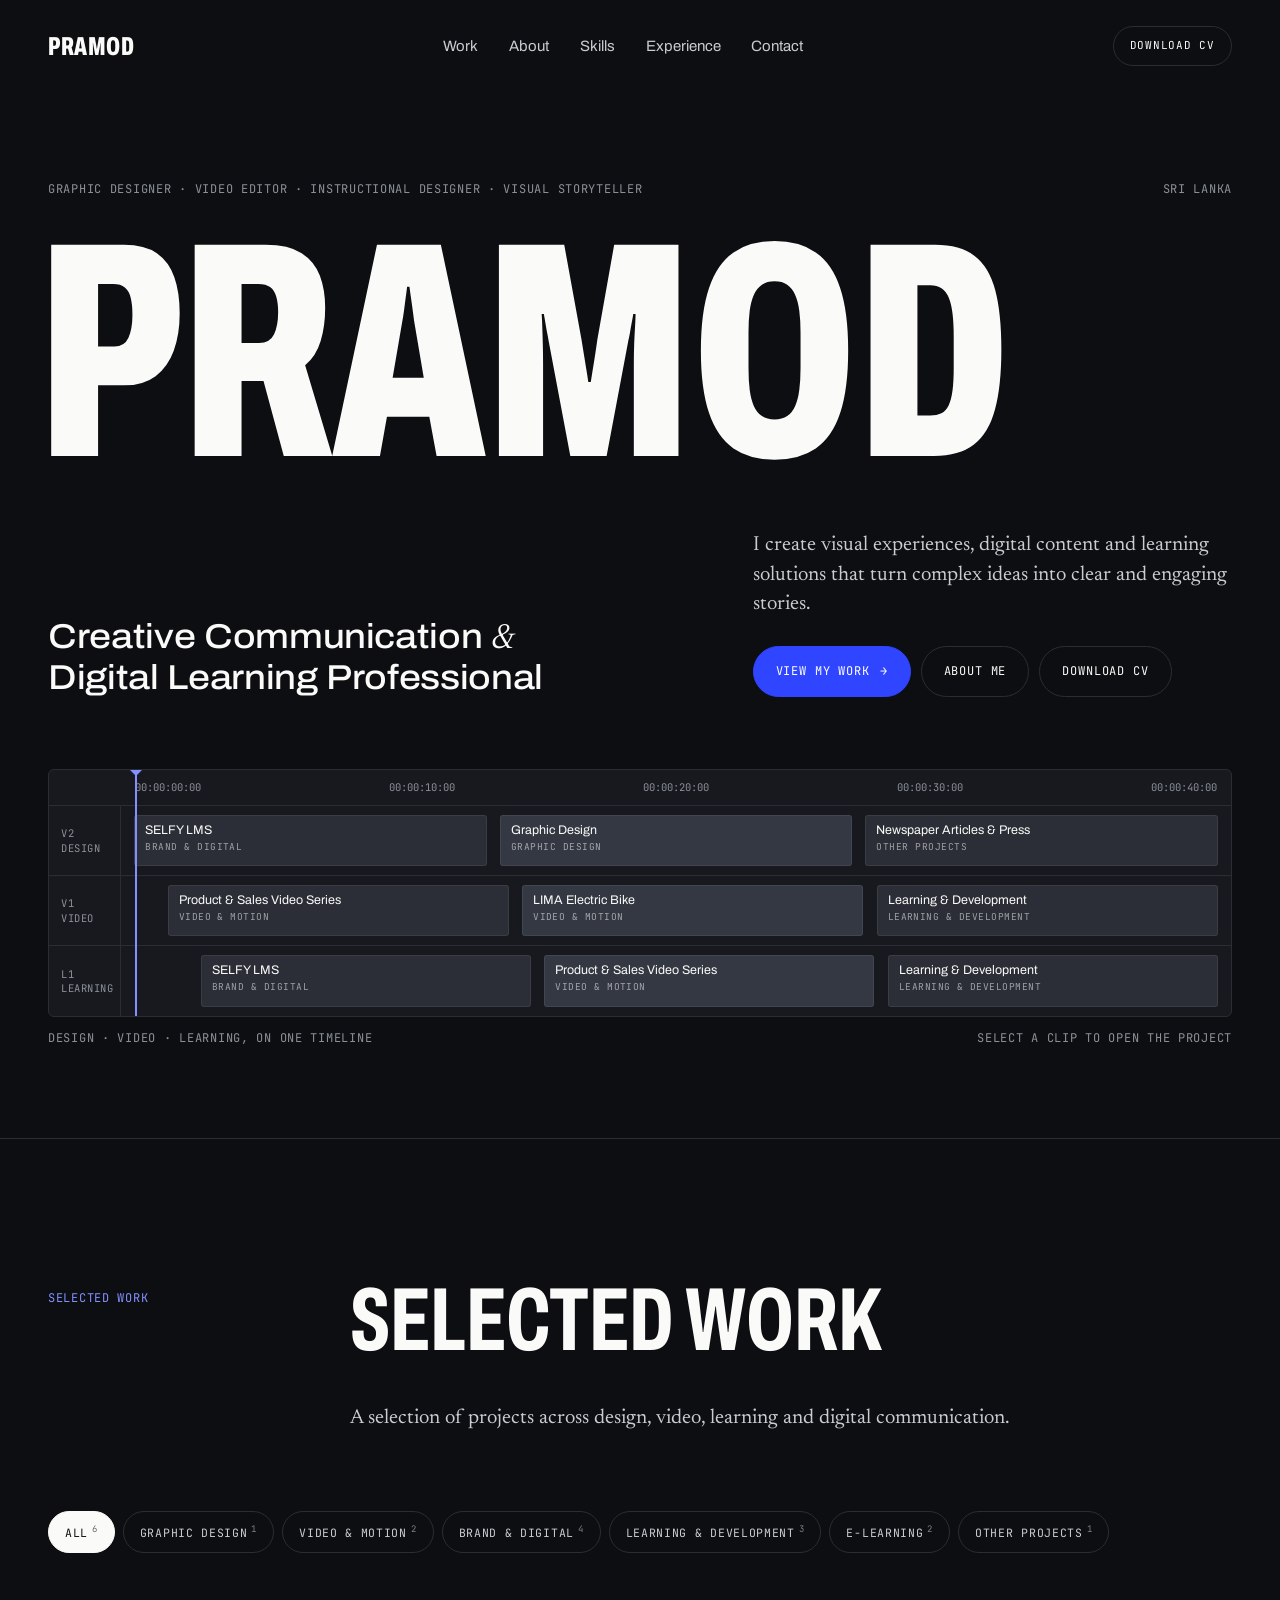
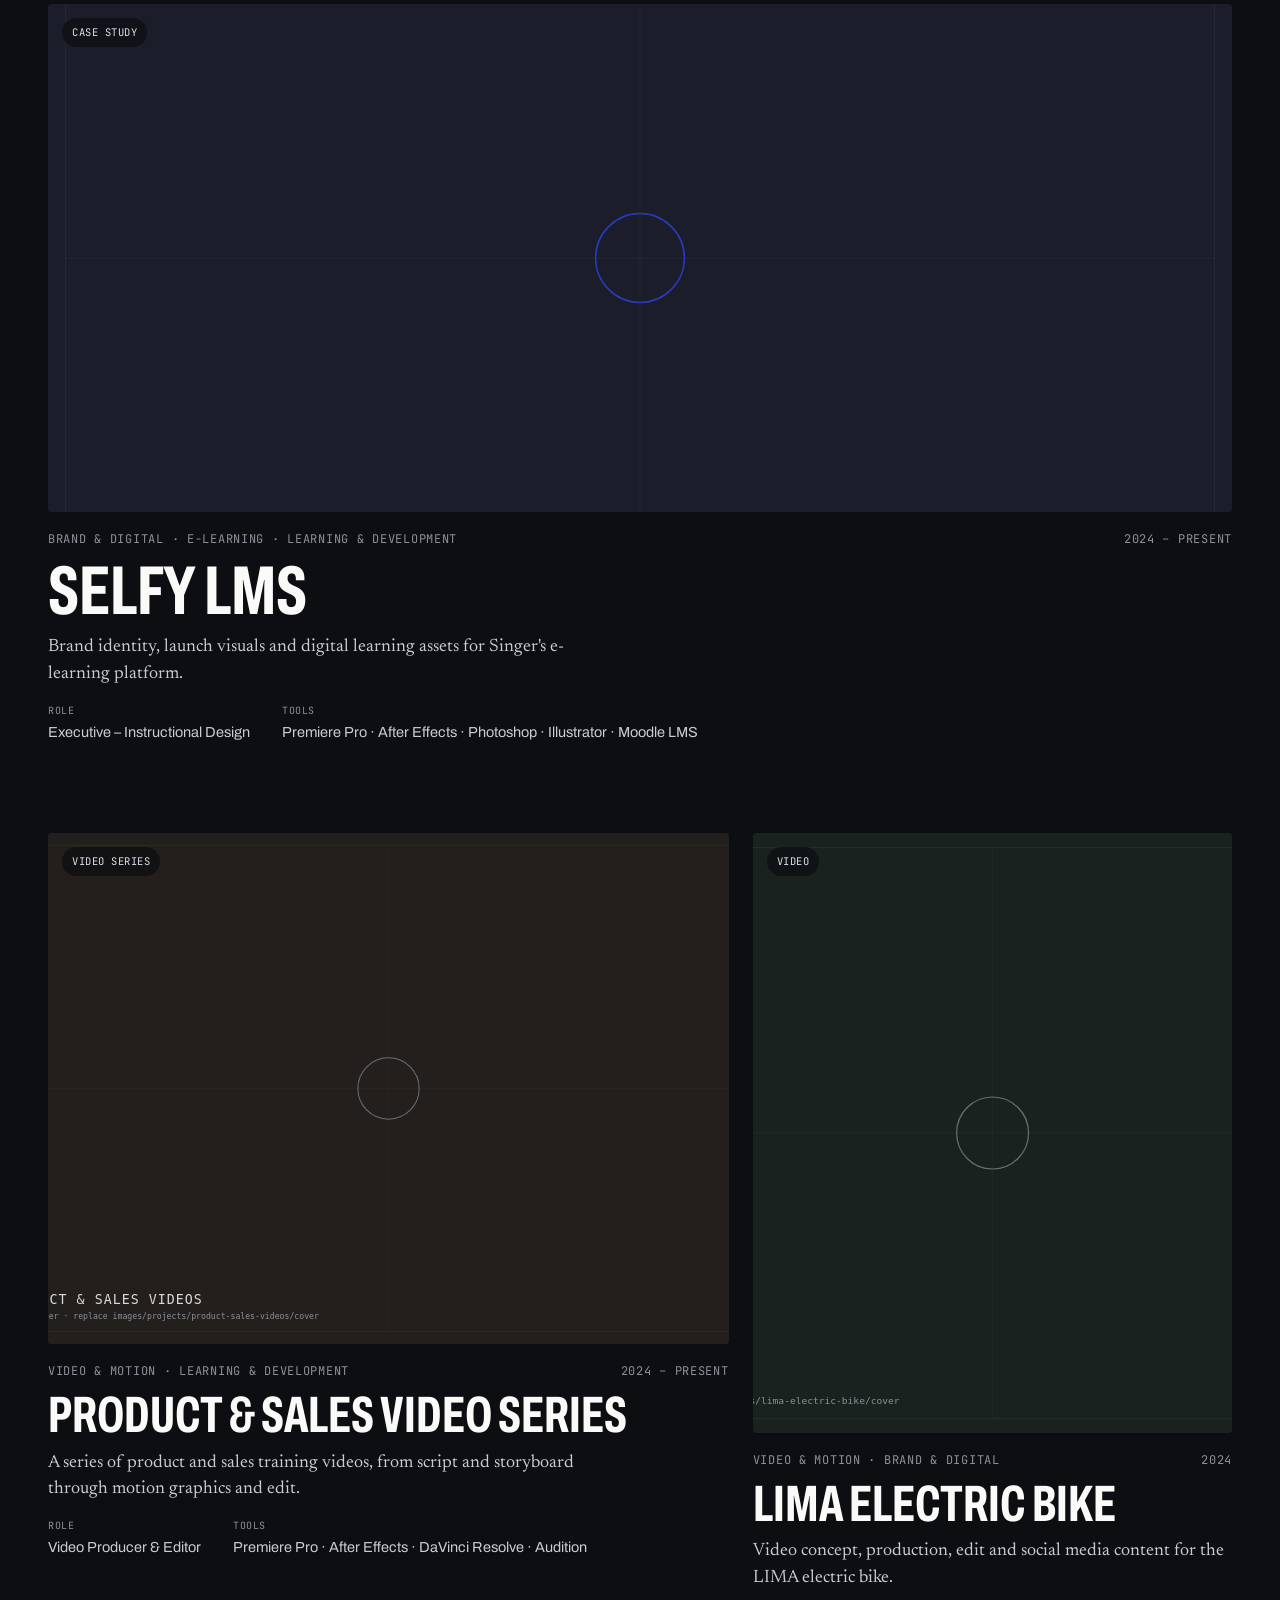
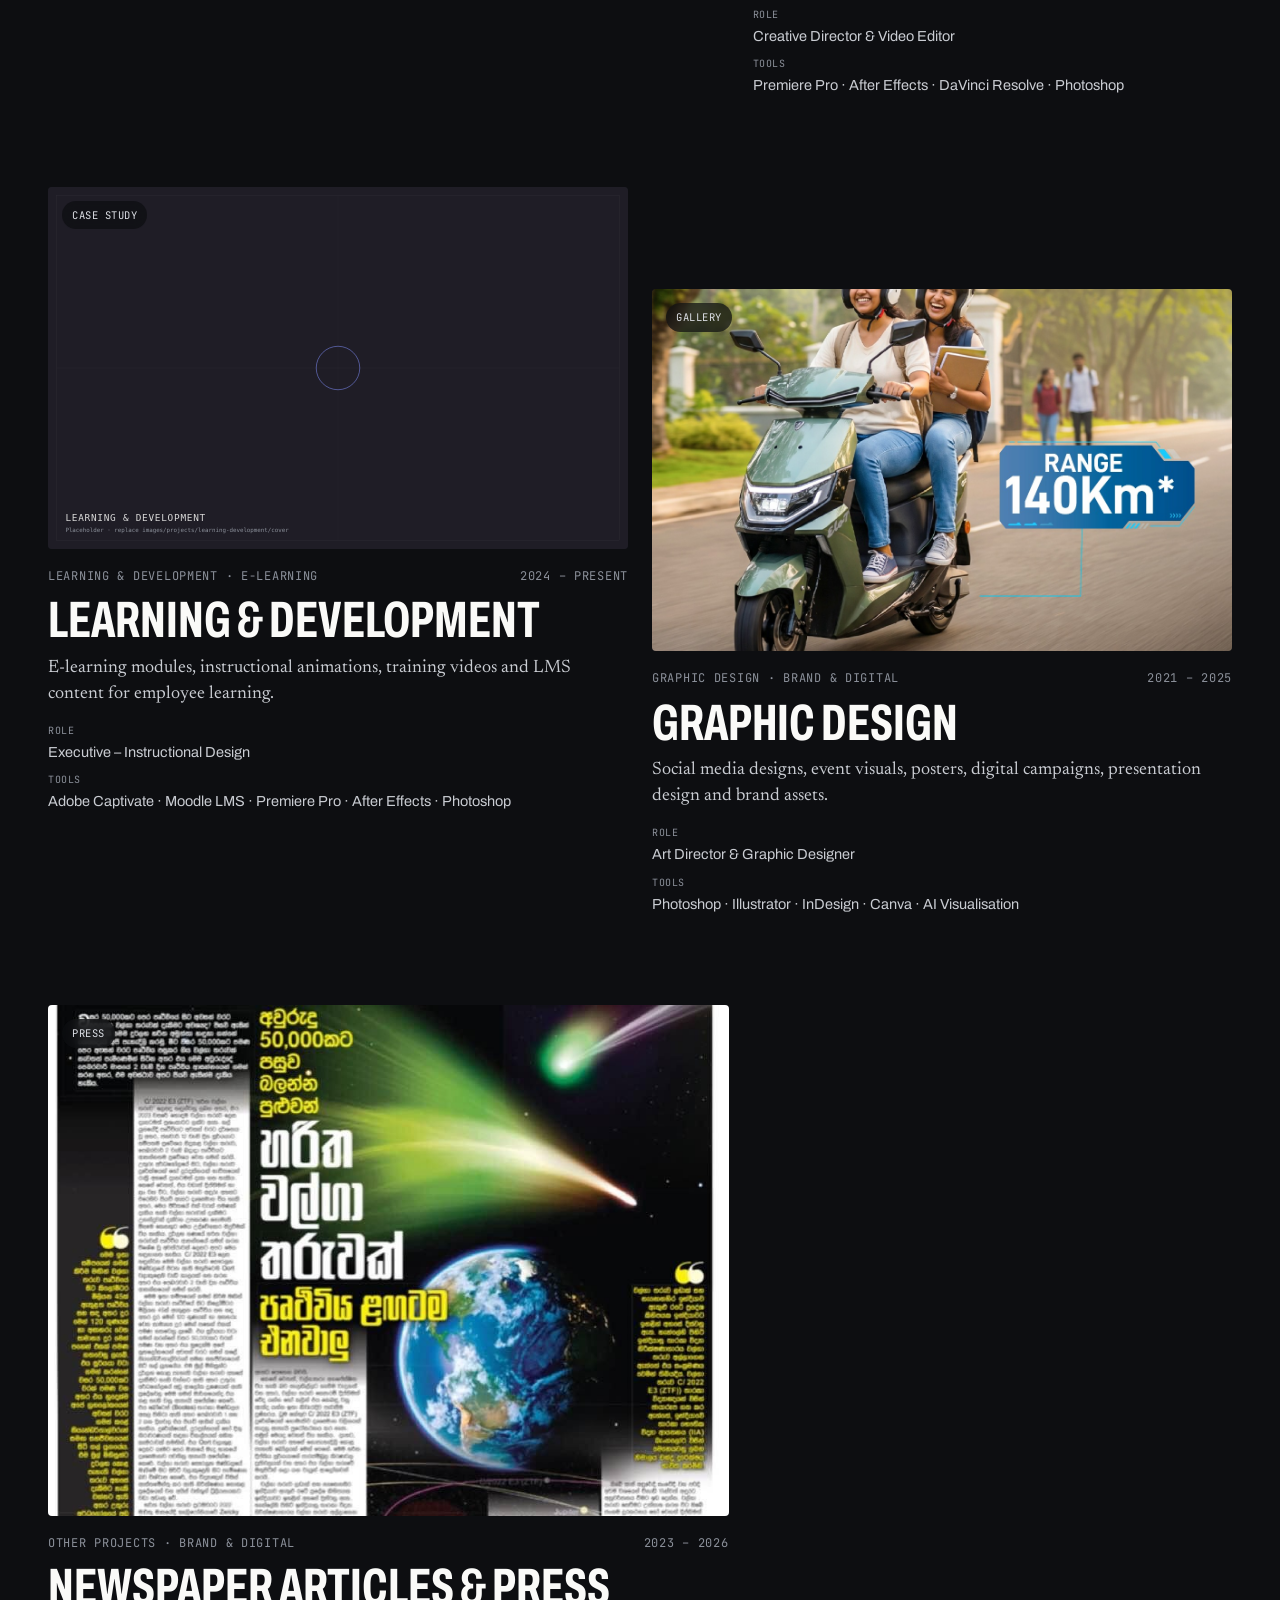
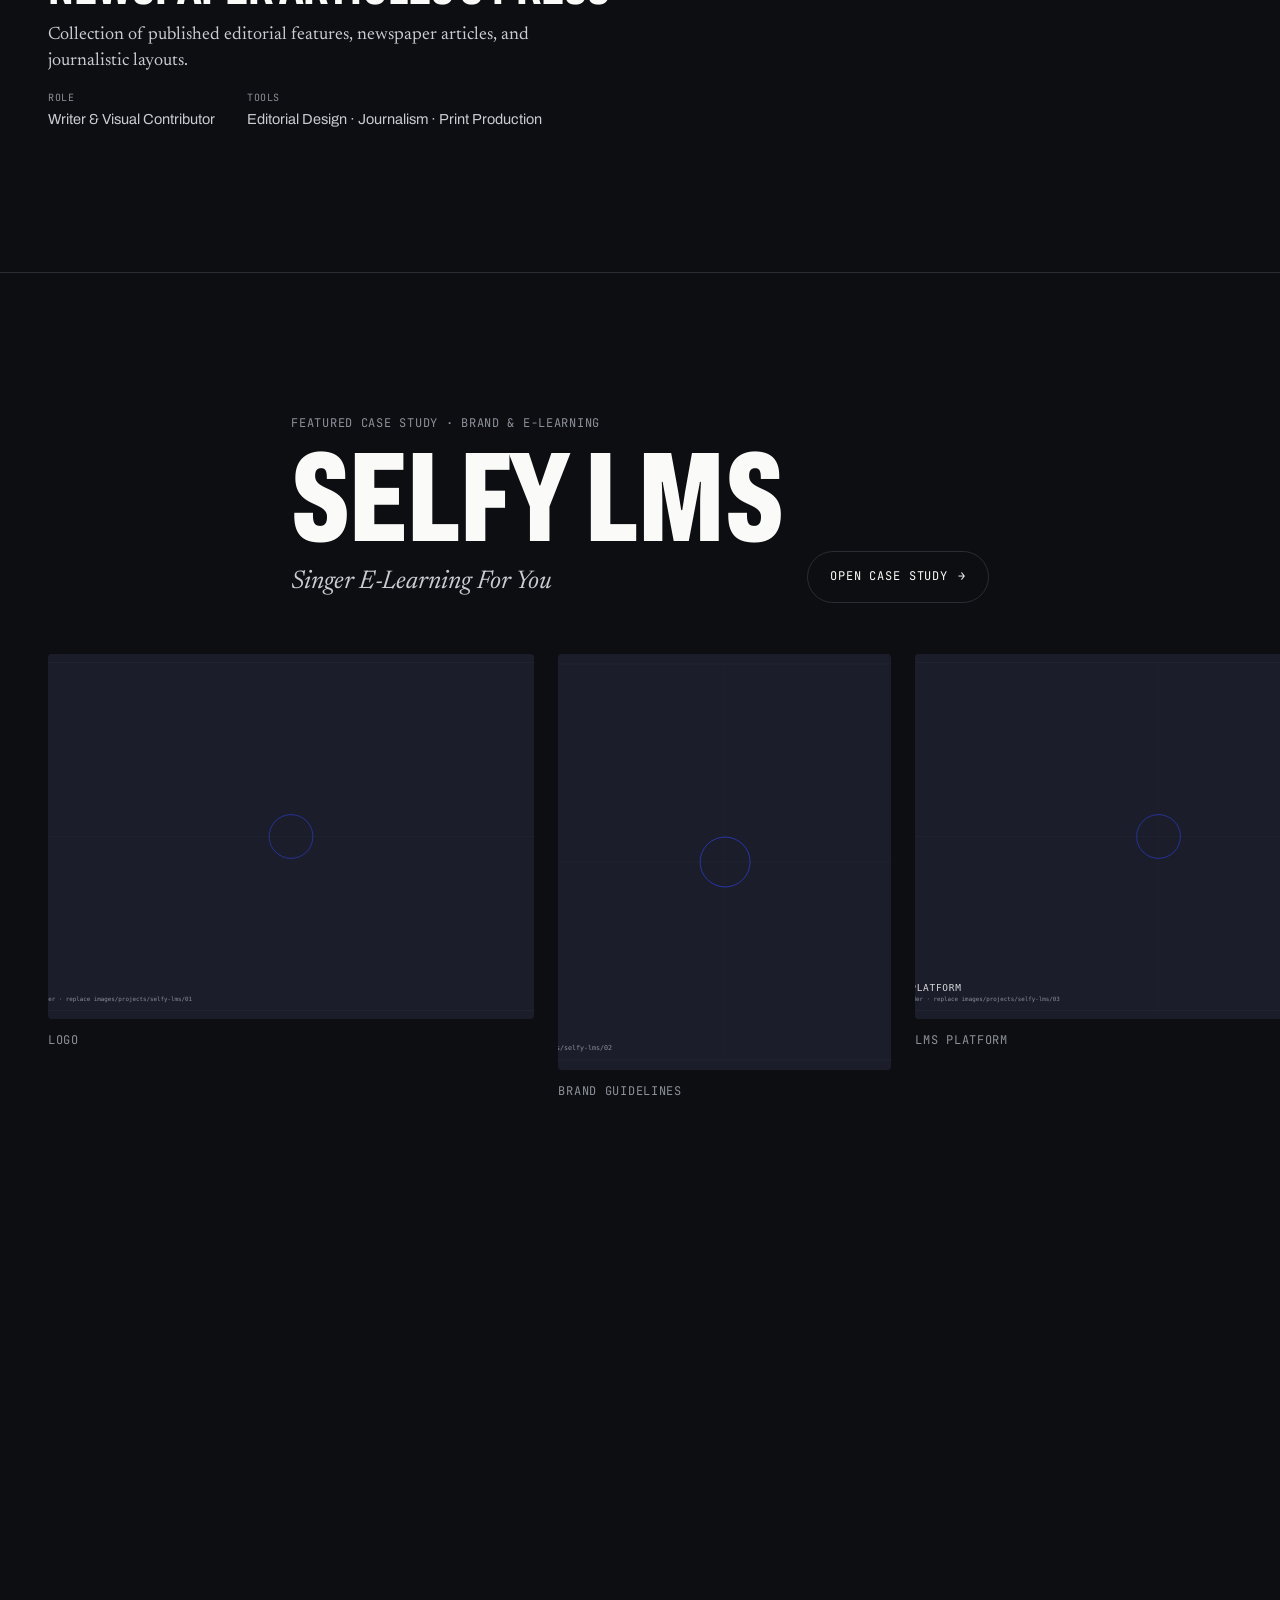
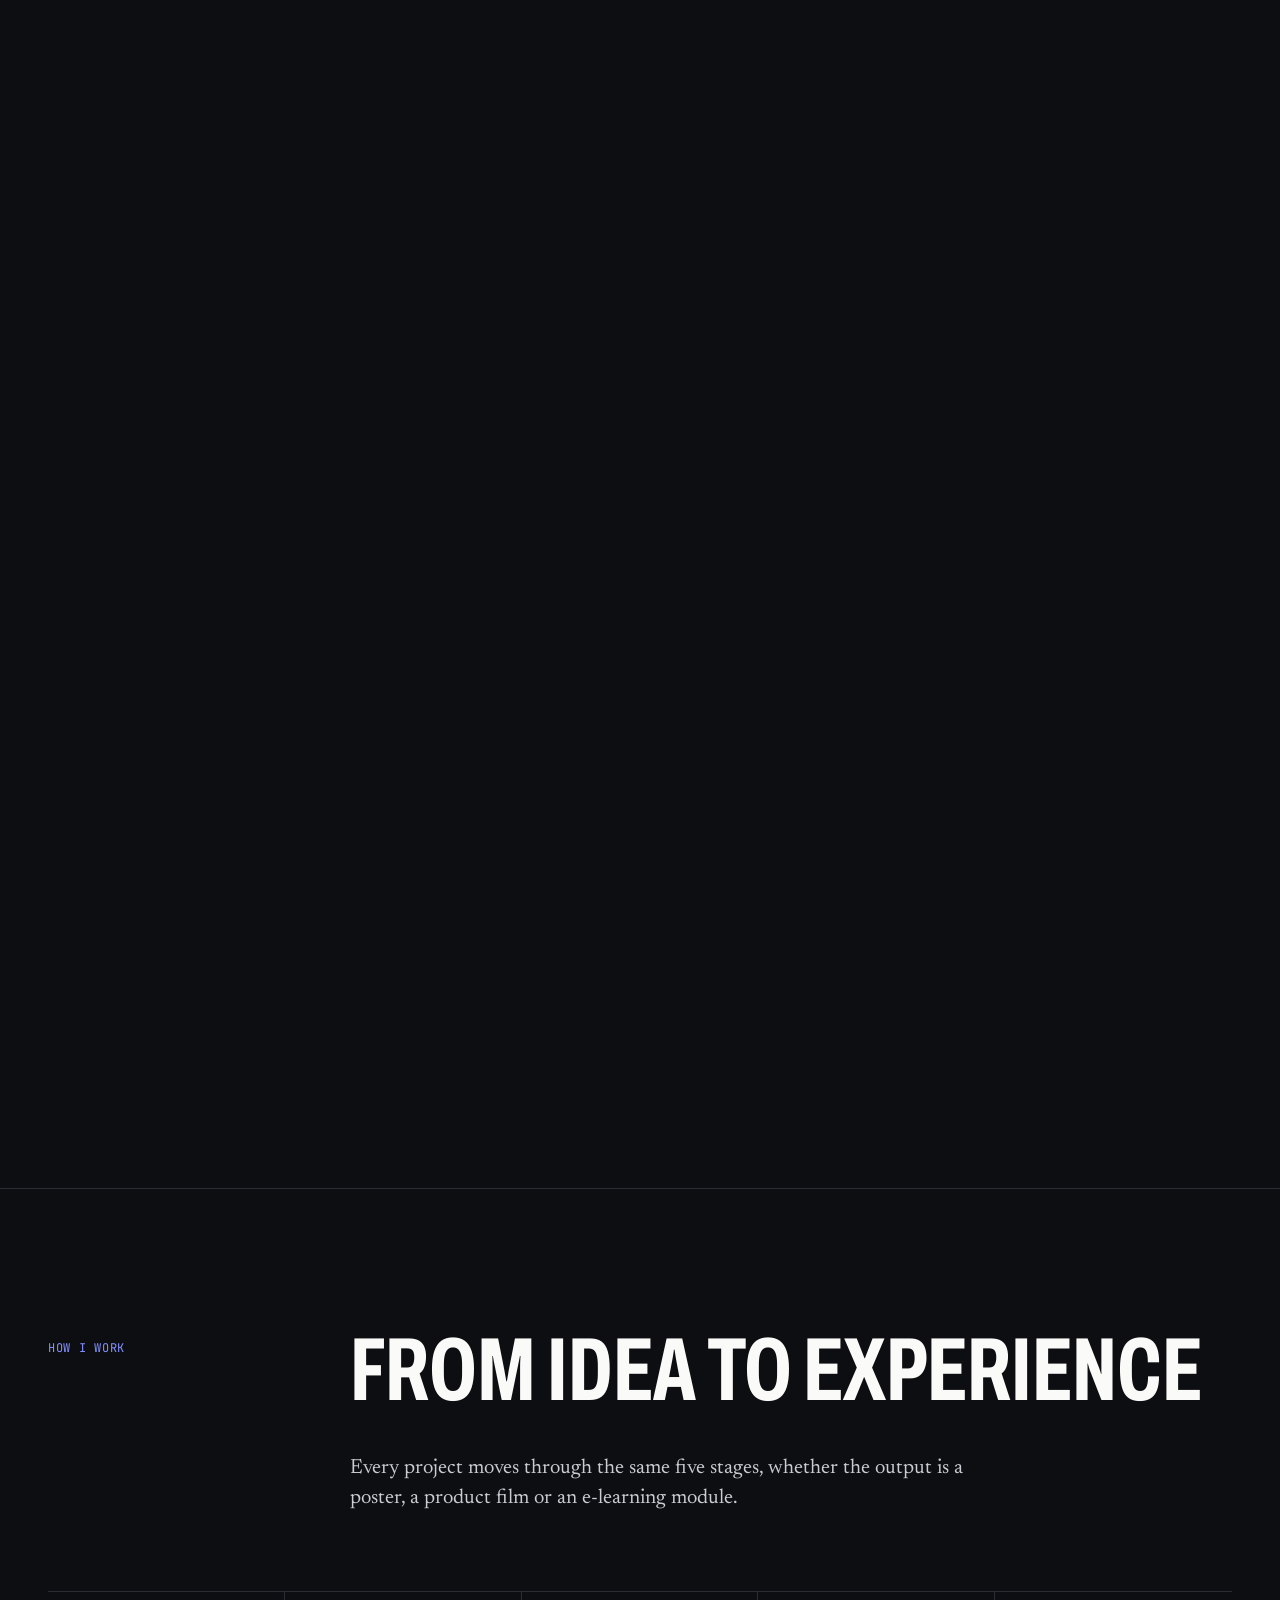
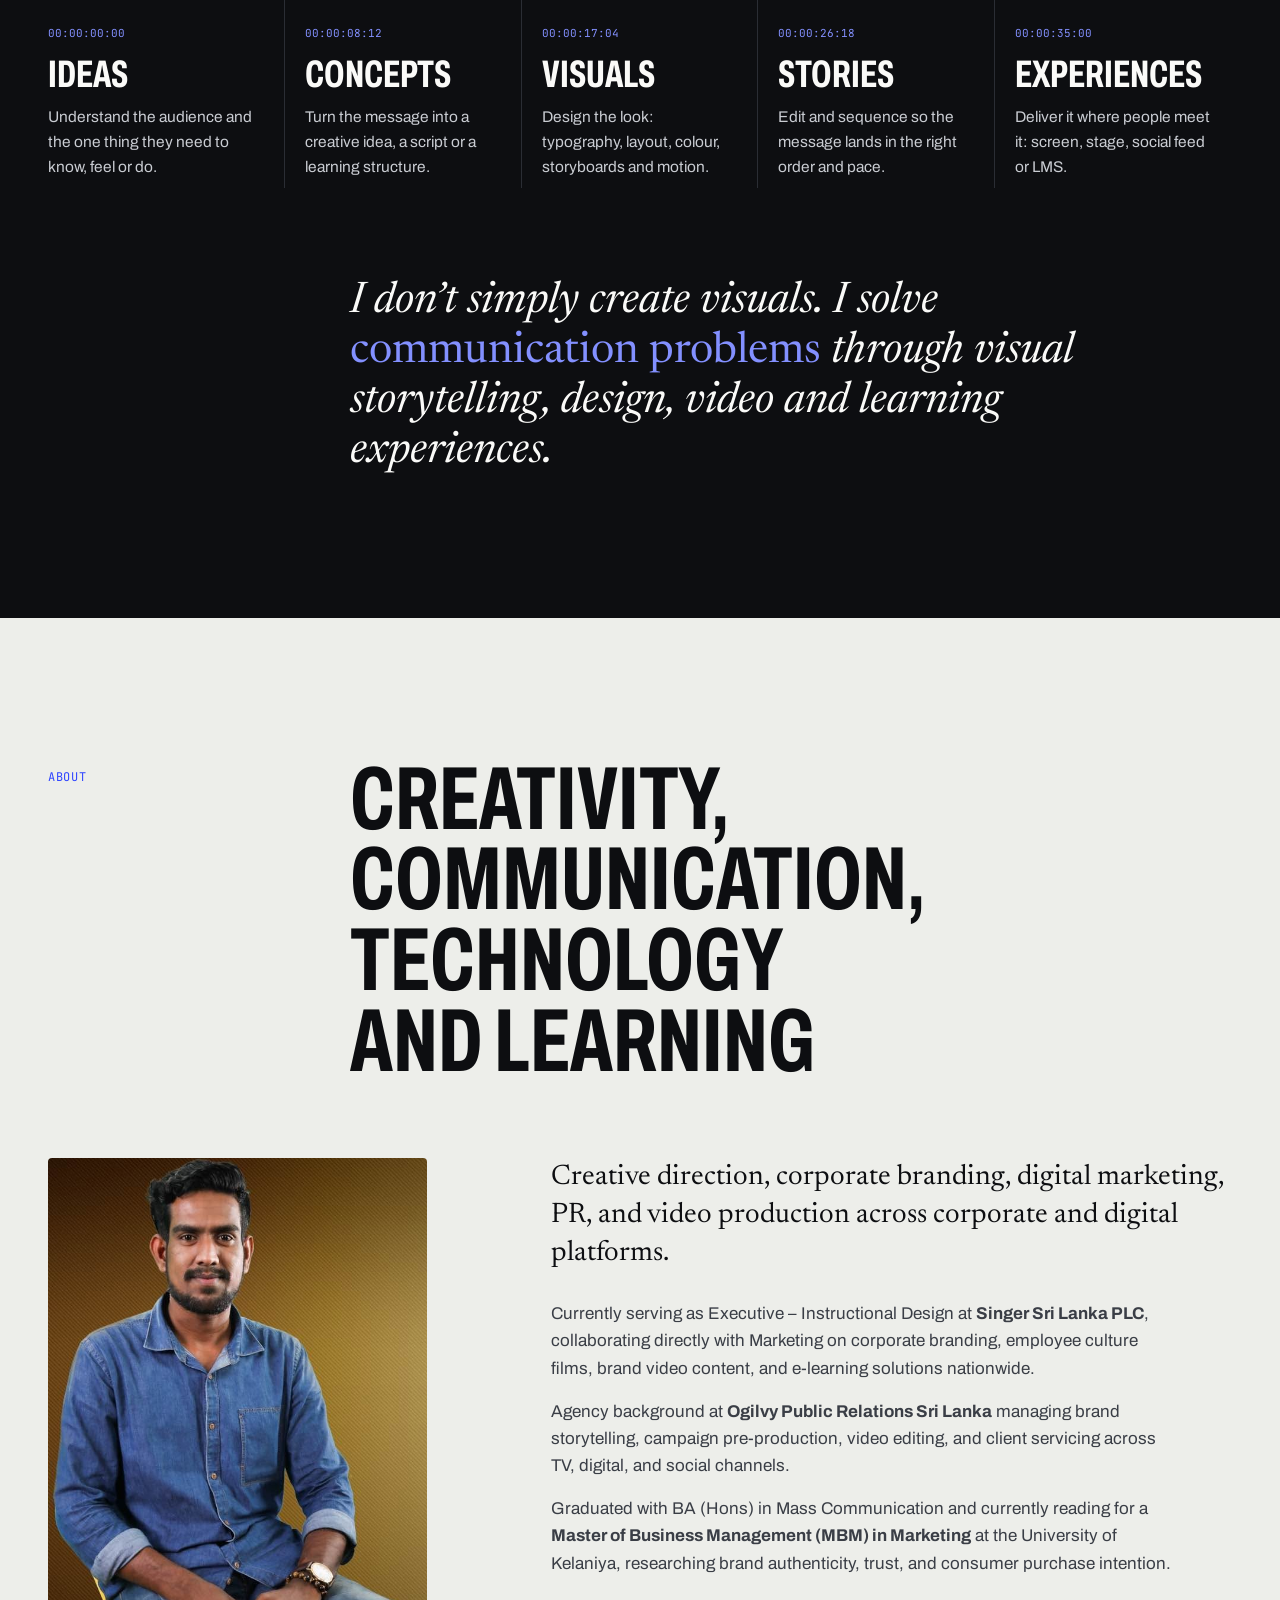
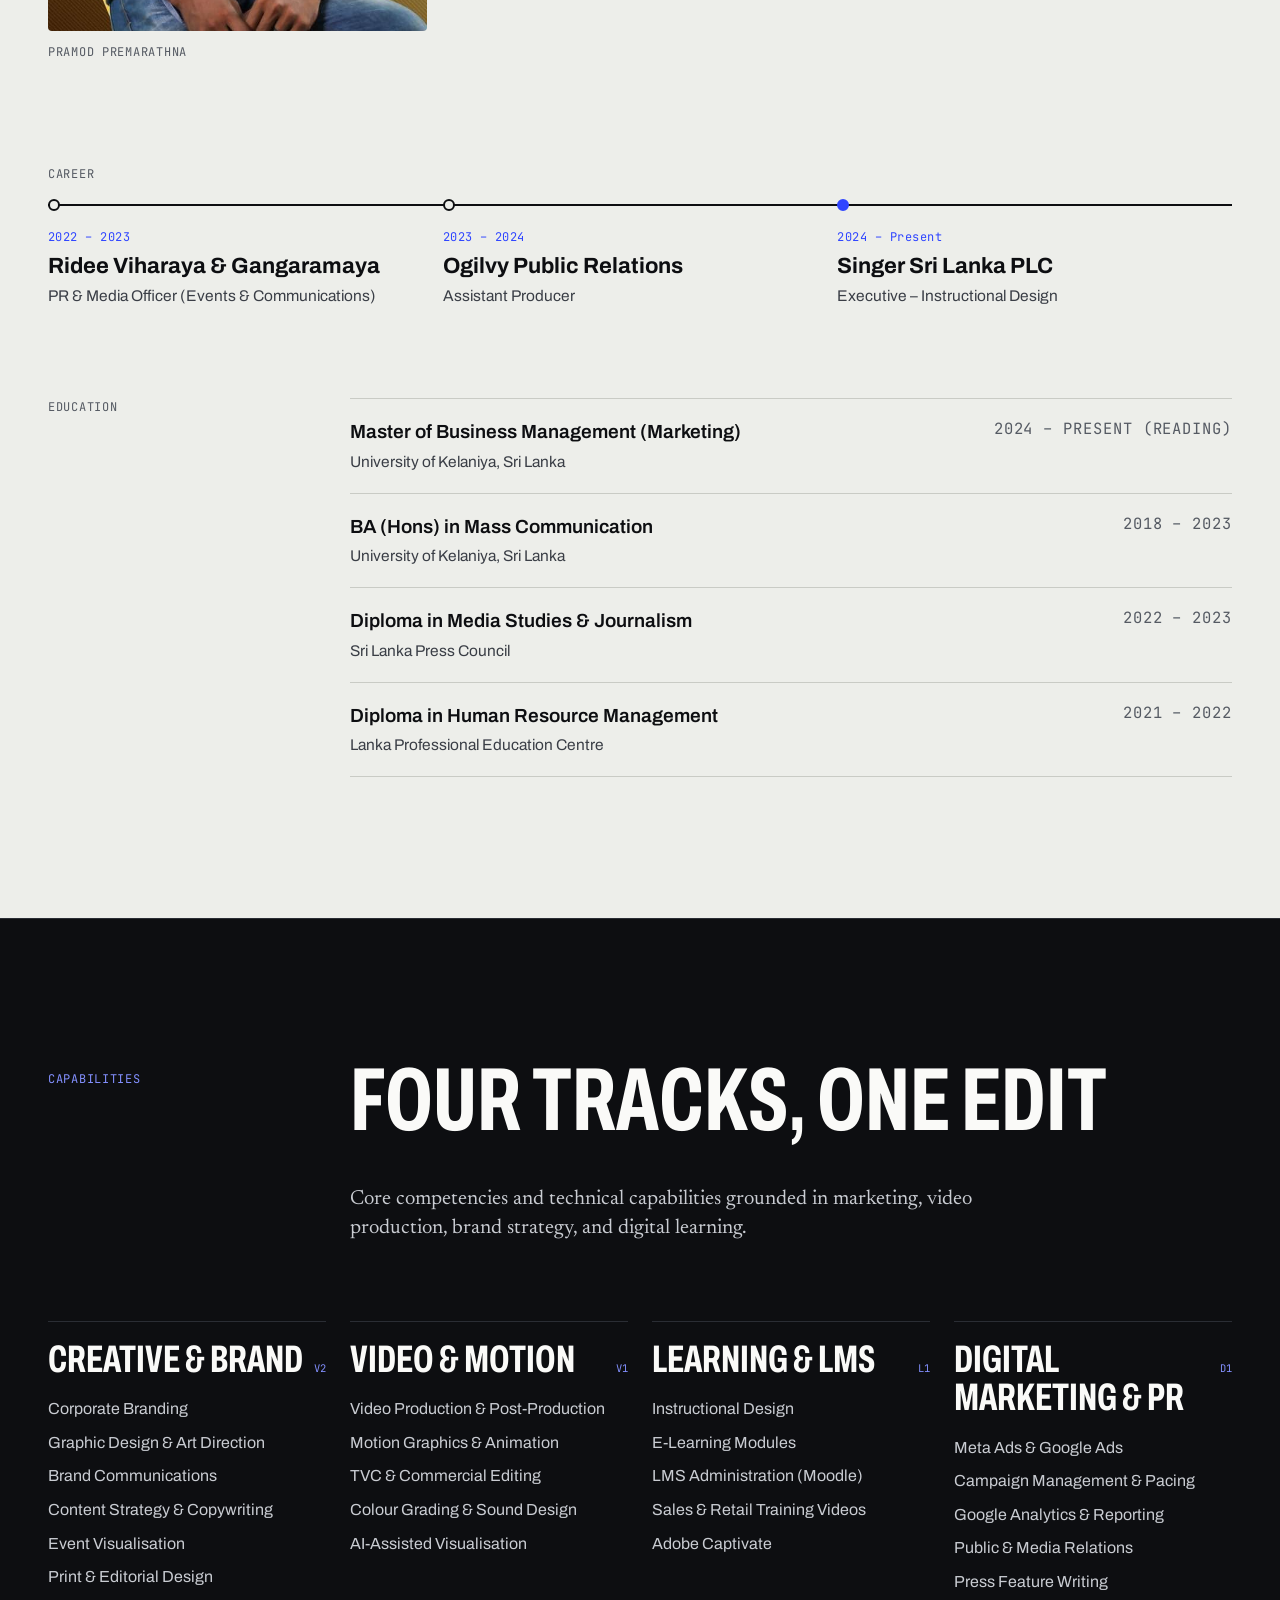
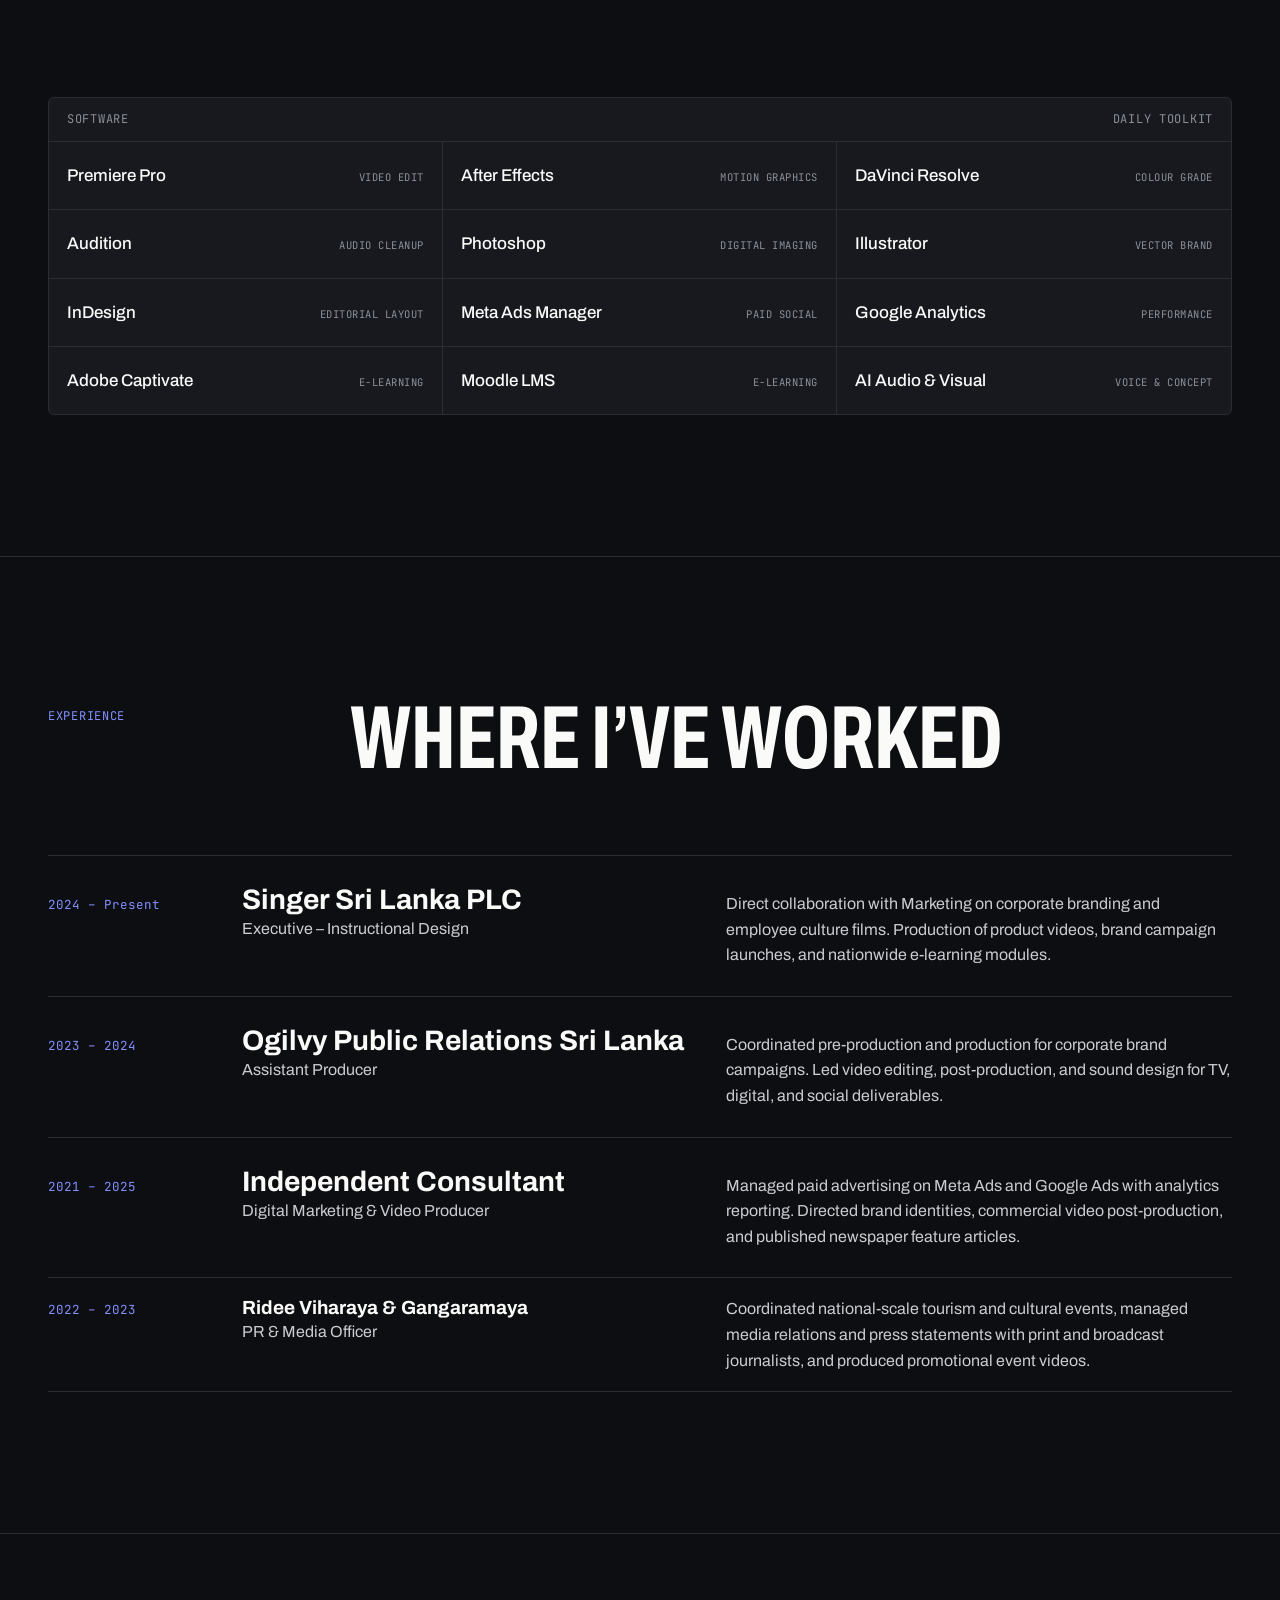
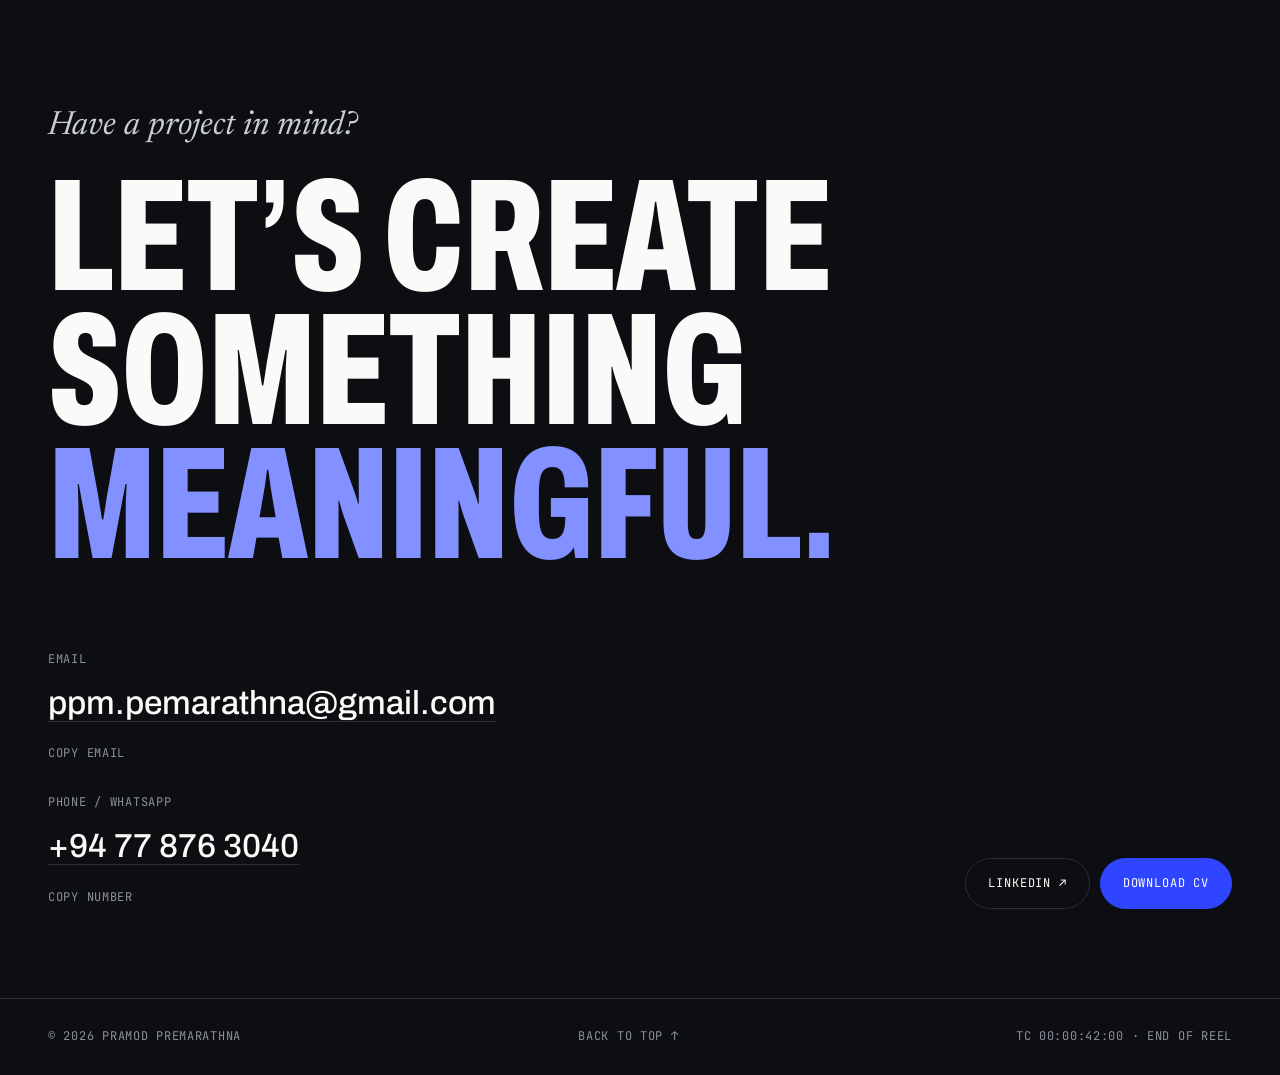
==== commit 812557c4: "Add Pramod profile portrait, comprehensive CV information, and project metadata" ====
--- a/index.html
+++ b/index.html
@@ -173,37 +173,39 @@
 
         <div class="about">
           <figure class="about__portrait reveal">
-            <!-- EDIT: replace with your portrait, e.g. images/portrait.webp -->
-            <div class="frame"><img src="images/portrait.svg" alt="Portrait of Pramod Premarathna" loading="lazy" width="800" height="1000"></div>
+            <!-- Real portrait photo -->
+            <div class="frame"><img src="images/portrait.jpg" alt="Portrait of Pramod Premarathna" loading="lazy" width="800" height="1000" style="object-fit:cover; aspect-ratio:4/5;"></div>
             <figcaption class="mono muted">Pramod Premarathna</figcaption>
           </figure>
           <div class="about__text reveal">
-            <!-- EDIT: your introduction -->
-            <p class="about__intro">I’m a designer, video editor and instructional designer who works where creative communication meets learning.</p>
+            <!-- Real introduction from CV -->
+            <p class="about__intro">Creative direction, corporate branding, digital marketing, PR, and video production across corporate and digital platforms.</p>
             <div class="about__body">
-              <p>Today I work in Learning &amp; Development at Singer Sri Lanka PLC, where I create digital learning content, product videos, instructional videos, animations and e-learning materials.</p>
-              <p>Before that I worked in advertising as an Assistant Producer at Ogilvy Sri Lanka, which taught me how campaigns and productions come together, from brief to final delivery.</p>
-              <p>I studied Mass Communication at the University of Kelaniya and I’m now reading for a Master of Business Management in Marketing there, which shapes how I think about audiences, brands and trust.</p>
-            </div>
-          </div>
-        </div>
-
-        <!-- EDIT: career timeline (years, company, role) -->
+              <p>Currently serving as Executive – Instructional Design at <strong>Singer Sri Lanka PLC</strong>, collaborating directly with Marketing on corporate branding, employee culture films, brand video content, and e-learning solutions nationwide.</p>
+              <p>Agency background at <strong>Ogilvy Public Relations Sri Lanka</strong> managing brand storytelling, campaign pre-production, video editing, and client servicing across TV, digital, and social channels.</p>
+              <p>Graduated with BA (Hons) in Mass Communication and currently reading for a <strong>Master of Business Management (MBM) in Marketing</strong> at the University of Kelaniya, researching brand authenticity, trust, and consumer purchase intention.</p>
+            </div>
+          </div>
+        </div>
+
+        <!-- Career timeline from CV -->
         <div class="career reveal">
           <p class="career__label mono">Career</p>
           <ol class="career__line">
-            <li class="career__item"><p class="career__years">2022 – 2023</p><p class="career__org">ONUR ICT</p><p class="career__role">Early professional experience</p></li>
-            <li class="career__item"><p class="career__years">2023 – 2024</p><p class="career__org">Ogilvy Sri Lanka</p><p class="career__role">Assistant Producer</p></li>
-            <li class="career__item is-current"><p class="career__years">2024 – Present</p><p class="career__org">Singer Sri Lanka PLC</p><p class="career__role">Executive – Instructional Designer, Learning &amp; Development</p></li>
+            <li class="career__item"><p class="career__years">2022 – 2023</p><p class="career__org">Ridee Viharaya &amp; Gangaramaya</p><p class="career__role">PR &amp; Media Officer (Events &amp; Communications)</p></li>
+            <li class="career__item"><p class="career__years">2023 – 2024</p><p class="career__org">Ogilvy Public Relations</p><p class="career__role">Assistant Producer</p></li>
+            <li class="career__item is-current"><p class="career__years">2024 – Present</p><p class="career__org">Singer Sri Lanka PLC</p><p class="career__role">Executive – Instructional Design</p></li>
           </ol>
         </div>
 
-        <!-- EDIT: education -->
+        <!-- Real Education from CV -->
         <div class="education reveal">
           <p class="education__label mono">Education</p>
           <ul class="education__list">
-            <li><div><b>Master of Business Management (Marketing)</b><span>University of Kelaniya</span></div><span class="mono">In progress</span></li>
-            <li><div><b>BA in Mass Communication</b><span>University of Kelaniya</span></div><span class="mono">Year</span></li>
+            <li><div><b>Master of Business Management (Marketing)</b><span>University of Kelaniya, Sri Lanka</span></div><span class="mono">2024 – Present (Reading)</span></li>
+            <li><div><b>BA (Hons) in Mass Communication</b><span>University of Kelaniya, Sri Lanka</span></div><span class="mono">2018 – 2023</span></li>
+            <li><div><b>Diploma in Media Studies &amp; Journalism</b><span>Sri Lanka Press Council</span></div><span class="mono">2022 – 2023</span></li>
+            <li><div><b>Diploma in Human Resource Management</b><span>Lanka Professional Education Centre</span></div><span class="mono">2021 – 2022</span></li>
           </ul>
         </div>
       </div>
@@ -215,32 +217,35 @@
         <div class="section-head">
           <p class="section-head__label mono">Capabilities</p>
           <h2 class="section-head__title" id="skills-title">Four tracks, one edit</h2>
-          <p class="section-head__lede">The skills behind the work, grouped the way they come together in a project.</p>
+          <p class="section-head__lede">Core competencies and technical capabilities grounded in marketing, video production, brand strategy, and digital learning.</p>
         </div>
         <div class="skills">
-          <div class="skill-group reveal"><div class="skill-group__head"><h3 class="skill-group__title">Creative</h3><span class="skill-group__track">V2</span></div>
-            <ul><li>Graphic Design</li><li>Visual Communication</li><li>Brand Design</li><li>Layout Design</li><li>Typography</li><li>Art Direction</li></ul></div>
-          <div class="skill-group reveal"><div class="skill-group__head"><h3 class="skill-group__title">Video</h3><span class="skill-group__track">V1</span></div>
-            <ul><li>Video Editing</li><li>Motion Graphics</li><li>Storyboarding</li><li>Video Production</li><li>Visual Storytelling</li></ul></div>
-          <div class="skill-group reveal"><div class="skill-group__head"><h3 class="skill-group__title">Learning</h3><span class="skill-group__track">L1</span></div>
-            <ul><li>Instructional Design</li><li>E-Learning</li><li>Learning Content Development</li><li>LMS Content</li><li>Training Videos</li></ul></div>
-          <div class="skill-group reveal"><div class="skill-group__head"><h3 class="skill-group__title">Digital</h3><span class="skill-group__track">D1</span></div>
-            <ul><li>Digital Content</li><li>Social Media Content</li><li>Digital Communication</li><li>Creative Technology</li></ul></div>
-        </div>
-
-        <!-- EDIT: software list -->
+          <div class="skill-group reveal"><div class="skill-group__head"><h3 class="skill-group__title">Creative &amp; Brand</h3><span class="skill-group__track">V2</span></div>
+            <ul><li>Corporate Branding</li><li>Graphic Design &amp; Art Direction</li><li>Brand Communications</li><li>Content Strategy &amp; Copywriting</li><li>Event Visualisation</li><li>Print &amp; Editorial Design</li></ul></div>
+          <div class="skill-group reveal"><div class="skill-group__head"><h3 class="skill-group__title">Video &amp; Motion</h3><span class="skill-group__track">V1</span></div>
+            <ul><li>Video Production &amp; Post-Production</li><li>Motion Graphics &amp; Animation</li><li>TVC &amp; Commercial Editing</li><li>Colour Grading &amp; Sound Design</li><li>AI-Assisted Visualisation</li></ul></div>
+          <div class="skill-group reveal"><div class="skill-group__head"><h3 class="skill-group__title">Learning &amp; LMS</h3><span class="skill-group__track">L1</span></div>
+            <ul><li>Instructional Design</li><li>E-Learning Modules</li><li>LMS Administration (Moodle)</li><li>Sales &amp; Retail Training Videos</li><li>Adobe Captivate</li></ul></div>
+          <div class="skill-group reveal"><div class="skill-group__head"><h3 class="skill-group__title">Digital Marketing &amp; PR</h3><span class="skill-group__track">D1</span></div>
+            <ul><li>Meta Ads &amp; Google Ads</li><li>Campaign Management &amp; Pacing</li><li>Google Analytics &amp; Reporting</li><li>Public &amp; Media Relations</li><li>Press Feature Writing</li></ul></div>
+        </div>
+
+        <!-- Software daily toolkit from CV -->
         <div class="toolbar reveal" aria-labelledby="tools-title">
           <div class="toolbar__head mono"><span id="tools-title">Software</span><span>Daily toolkit</span></div>
           <ul class="toolbar__grid">
-            <li class="tool"><b>Premiere Pro</b><span>Edit</span></li>
-            <li class="tool"><b>After Effects</b><span>Motion</span></li>
-            <li class="tool"><b>Illustrator</b><span>Vector</span></li>
-            <li class="tool"><b>Photoshop</b><span>Image</span></li>
-            <li class="tool"><b>InDesign</b><span>Layout</span></li>
-            <li class="tool"><b>Adobe Express</b><span>Quick design</span></li>
-            <li class="tool"><b>Figma</b><span>Interface</span></li>
-            <li class="tool"><b>Canva</b><span>Templates</span></li>
-            <li class="tool"><b>AI creative tools</b><span>Ideation</span></li>
+            <li class="tool"><b>Premiere Pro</b><span>Video Edit</span></li>
+            <li class="tool"><b>After Effects</b><span>Motion Graphics</span></li>
+            <li class="tool"><b>DaVinci Resolve</b><span>Colour Grade</span></li>
+            <li class="tool"><b>Audition</b><span>Audio Cleanup</span></li>
+            <li class="tool"><b>Photoshop</b><span>Digital Imaging</span></li>
+            <li class="tool"><b>Illustrator</b><span>Vector Brand</span></li>
+            <li class="tool"><b>InDesign</b><span>Editorial Layout</span></li>
+            <li class="tool"><b>Meta Ads Manager</b><span>Paid Social</span></li>
+            <li class="tool"><b>Google Analytics</b><span>Performance</span></li>
+            <li class="tool"><b>Adobe Captivate</b><span>E-Learning</span></li>
+            <li class="tool"><b>Moodle LMS</b><span>E-Learning</span></li>
+            <li class="tool"><b>AI Audio &amp; Visual</b><span>Voice &amp; Concept</span></li>
           </ul>
         </div>
       </div>
@@ -253,22 +258,26 @@
           <p class="section-head__label mono">Experience</p>
           <h2 class="section-head__title" id="exp-title">Where I’ve worked</h2>
         </div>
-        <!-- EDIT: add or change roles -->
         <ol class="ledger">
           <li class="reveal">
             <span class="ledger__years">2024 – Present</span>
-            <h3 class="ledger__org">Singer Sri Lanka PLC<span class="ledger__role">Executive – Instructional Designer</span></h3>
-            <p class="ledger__desc">Digital learning content, product and instructional videos, animations and e-learning materials for the Learning &amp; Development team.</p>
+            <h3 class="ledger__org">Singer Sri Lanka PLC<span class="ledger__role">Executive – Instructional Design</span></h3>
+            <p class="ledger__desc">Direct collaboration with Marketing on corporate branding and employee culture films. Production of product videos, brand campaign launches, and nationwide e-learning modules.</p>
           </li>
           <li class="reveal">
             <span class="ledger__years">2023 – 2024</span>
-            <h3 class="ledger__org">Ogilvy Sri Lanka<span class="ledger__role">Assistant Producer</span></h3>
-            <p class="ledger__desc">Advertising and video production. <span class="placeholder">[PLACEHOLDER: one line on your responsibilities]</span></p>
+            <h3 class="ledger__org">Ogilvy Public Relations Sri Lanka<span class="ledger__role">Assistant Producer</span></h3>
+            <p class="ledger__desc">Coordinated pre-production and production for corporate brand campaigns. Led video editing, post-production, and sound design for TV, digital, and social deliverables.</p>
+          </li>
+          <li class="reveal">
+            <span class="ledger__years">2021 – 2025</span>
+            <h3 class="ledger__org">Independent Consultant<span class="ledger__role">Digital Marketing &amp; Video Producer</span></h3>
+            <p class="ledger__desc">Managed paid advertising on Meta Ads and Google Ads with analytics reporting. Directed brand identities, commercial video post-production, and published newspaper feature articles.</p>
           </li>
           <li class="reveal is-compact">
             <span class="ledger__years">2022 – 2023</span>
-            <h3 class="ledger__org">ONUR ICT<span class="ledger__role">Early professional experience</span></h3>
-            <p class="ledger__desc"><span class="placeholder">[PLACEHOLDER: role]</span></p>
+            <h3 class="ledger__org">Ridee Viharaya &amp; Gangaramaya<span class="ledger__role">PR &amp; Media Officer</span></h3>
+            <p class="ledger__desc">Coordinated national-scale tourism and cultural events, managed media relations and press statements with print and broadcast journalists, and produced promotional event videos.</p>
           </li>
         </ol>
       </div>
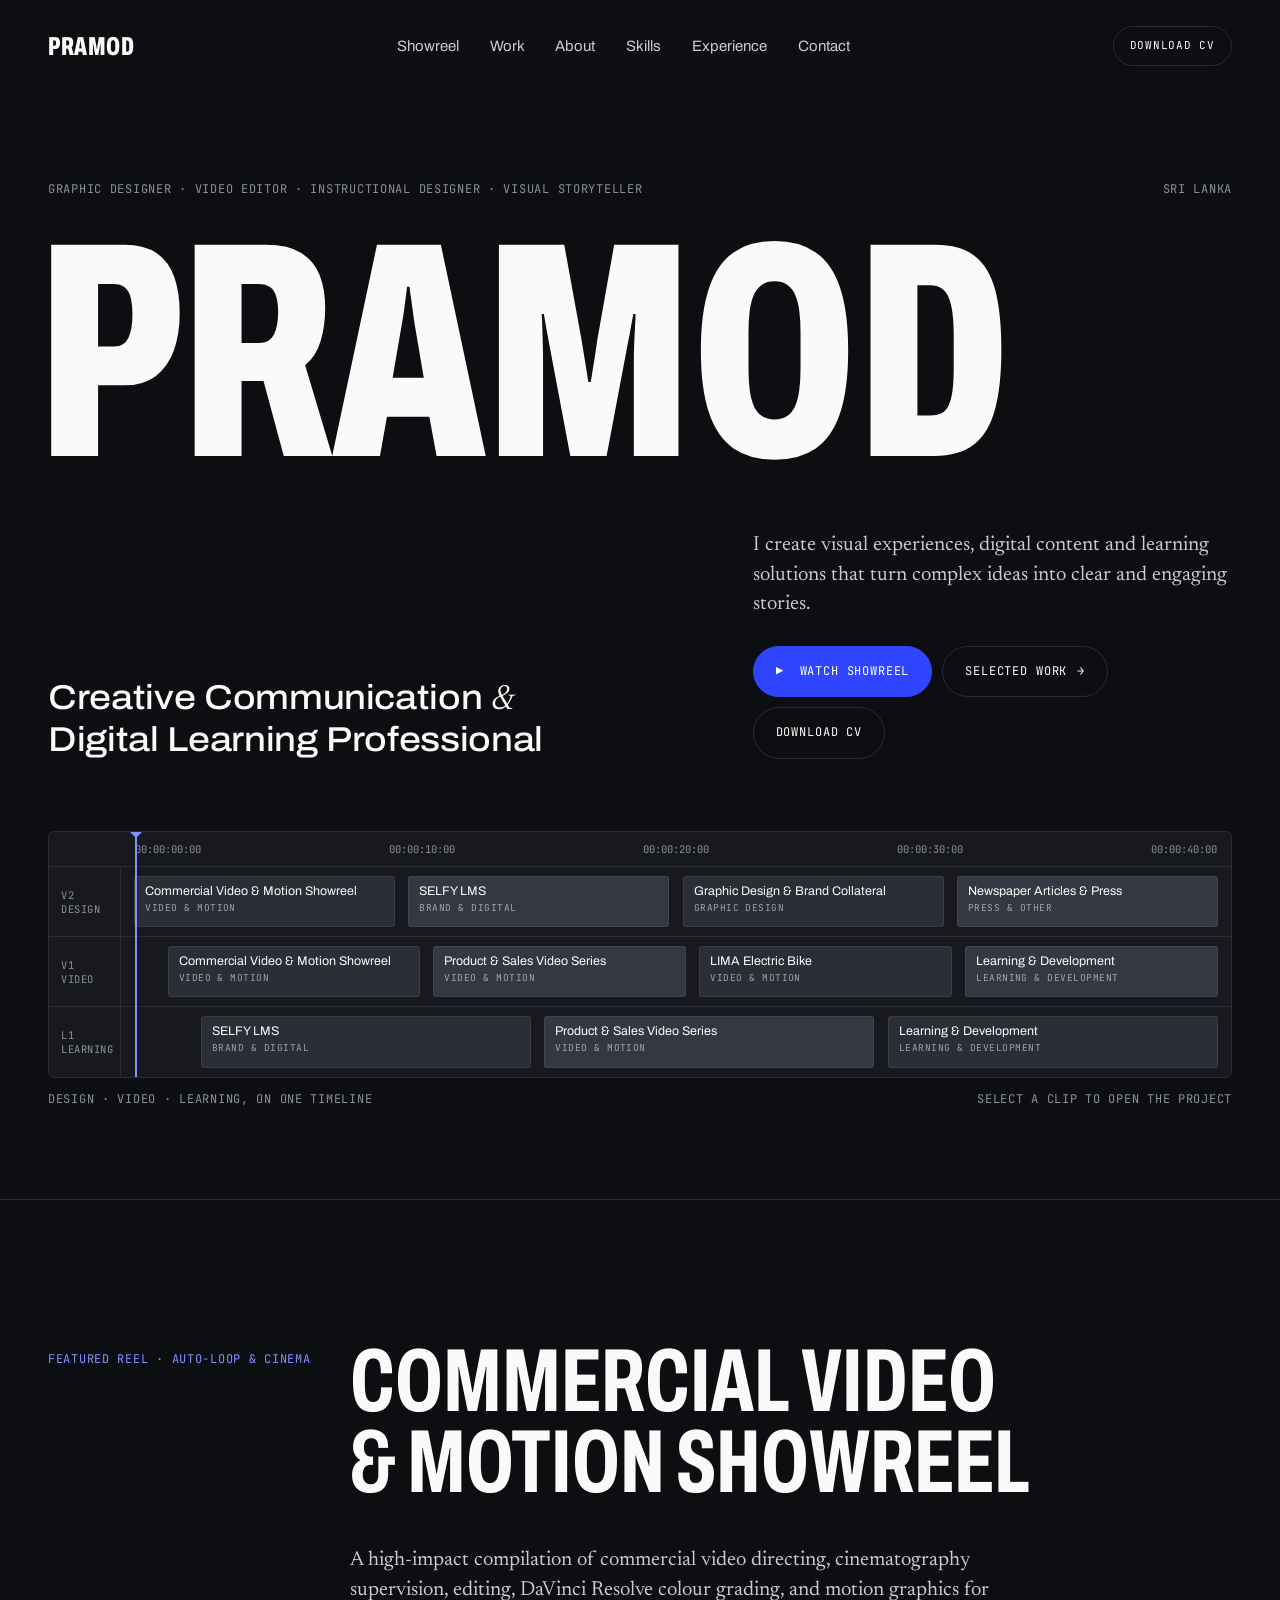
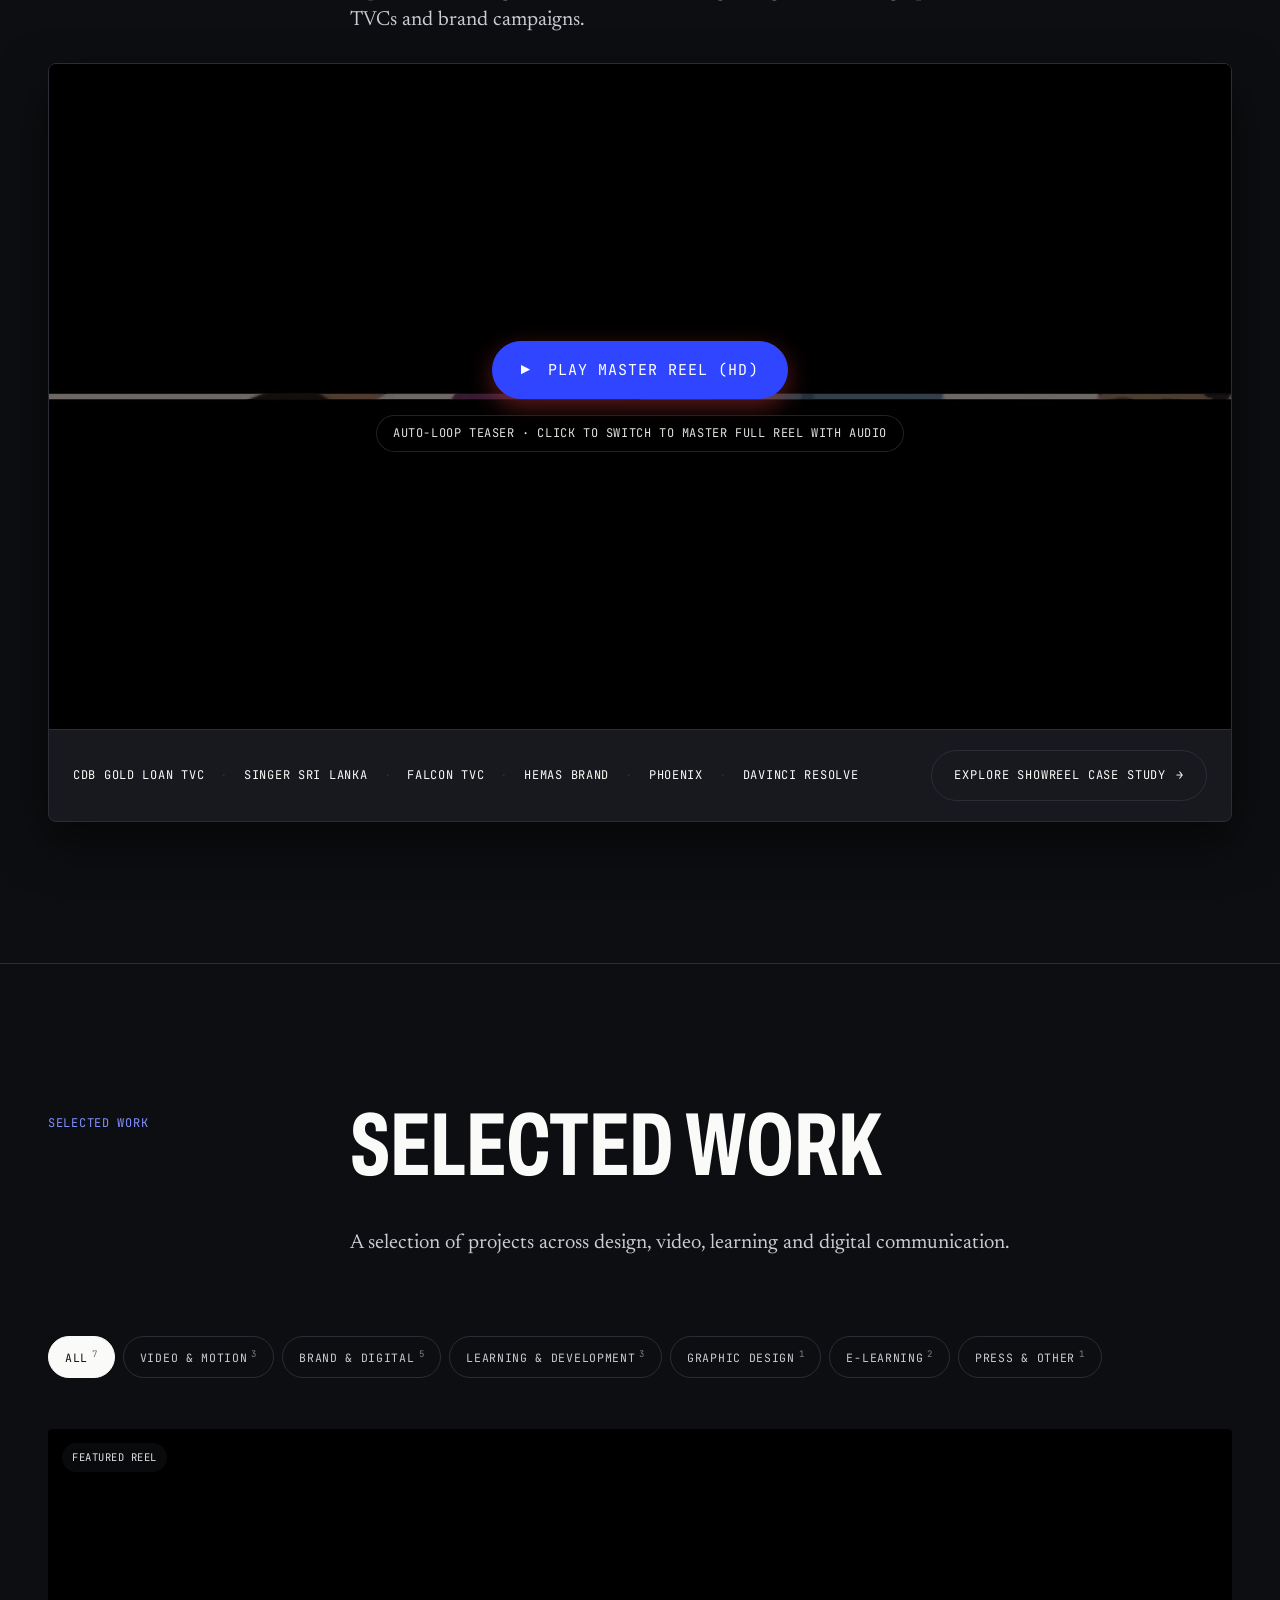
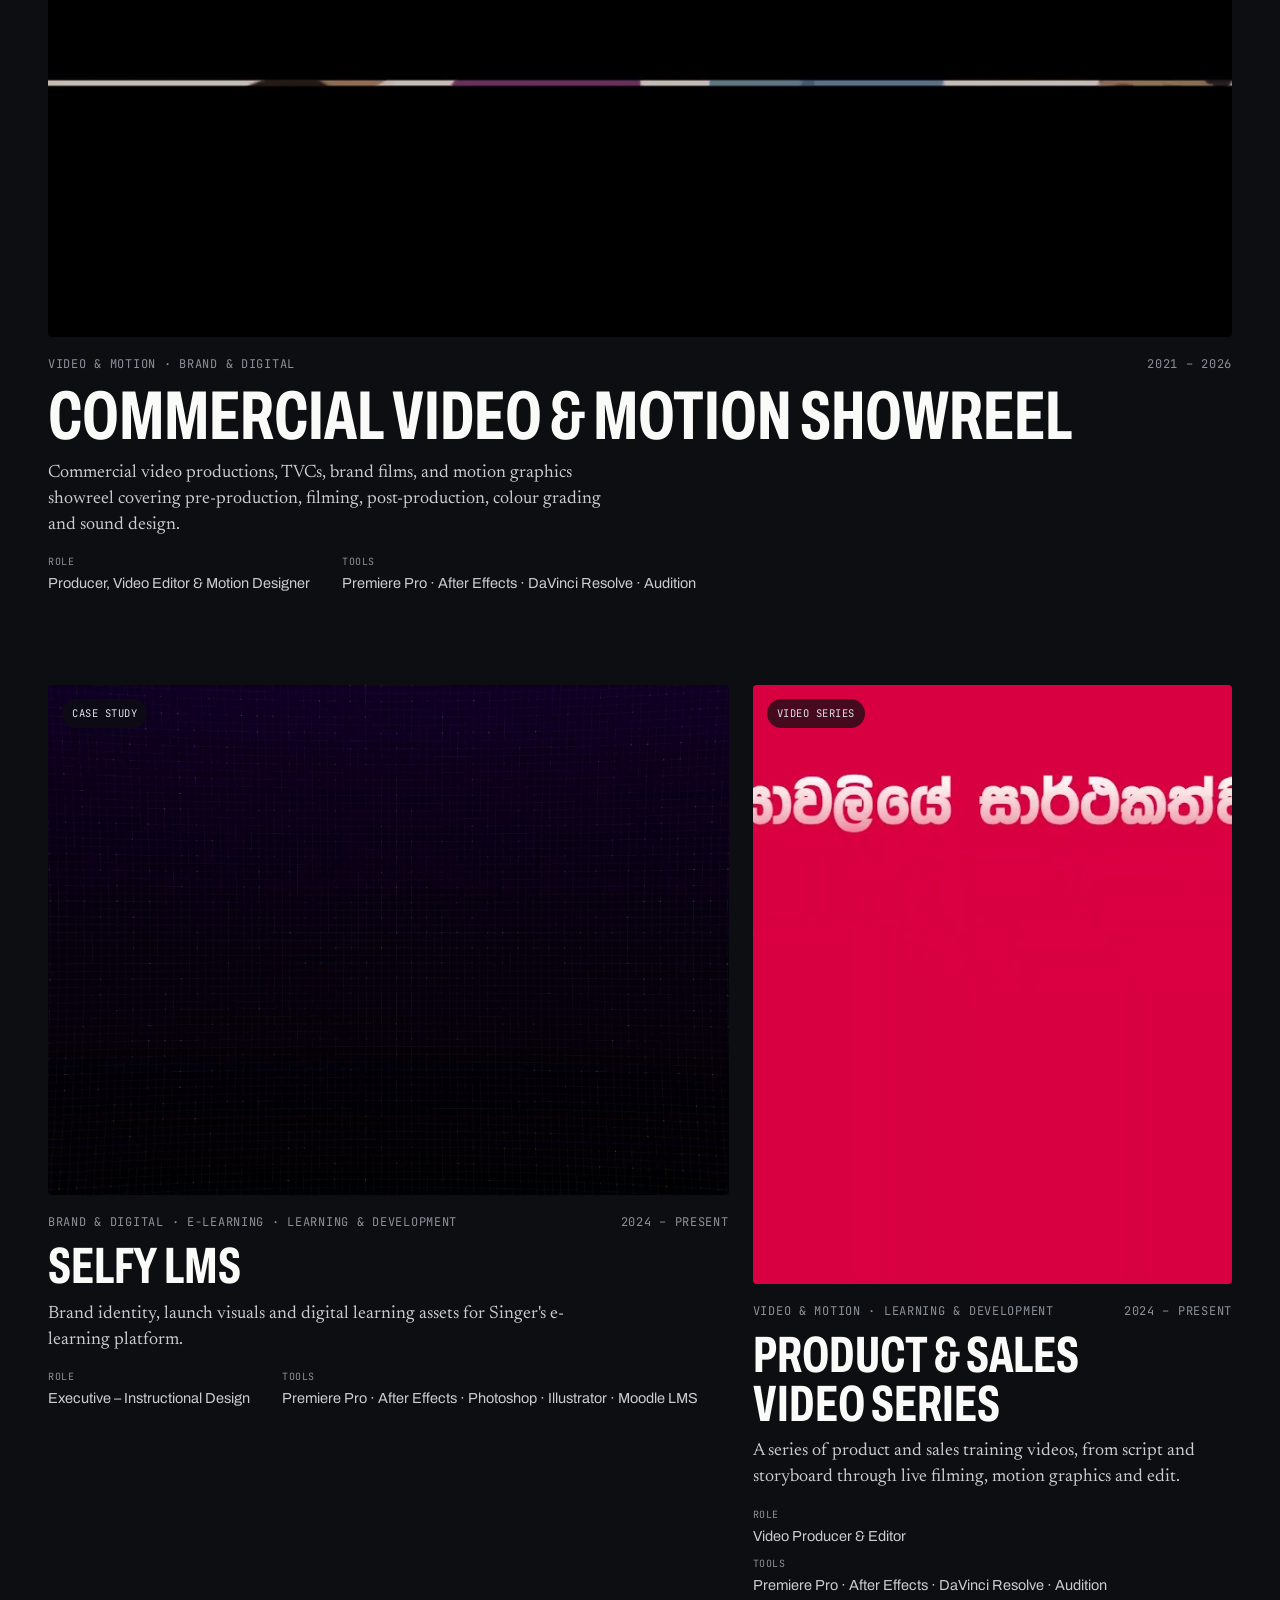
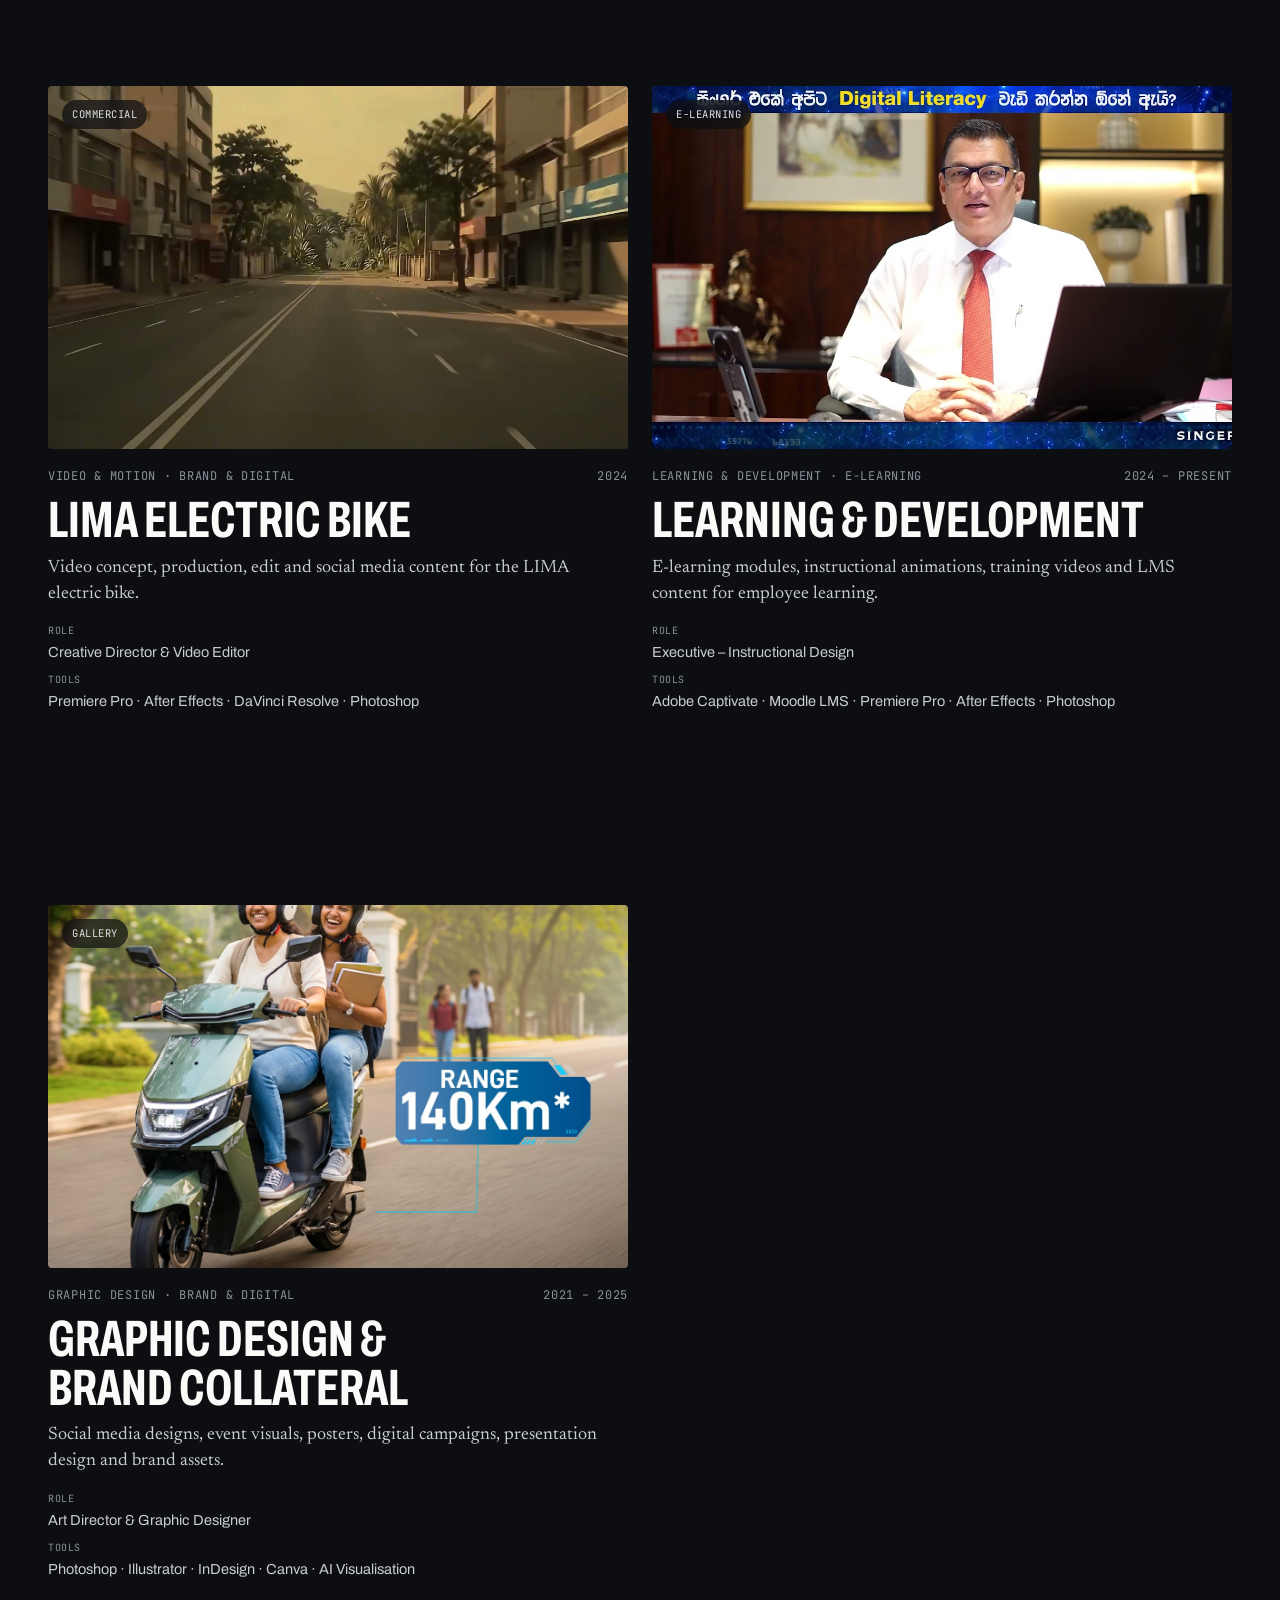
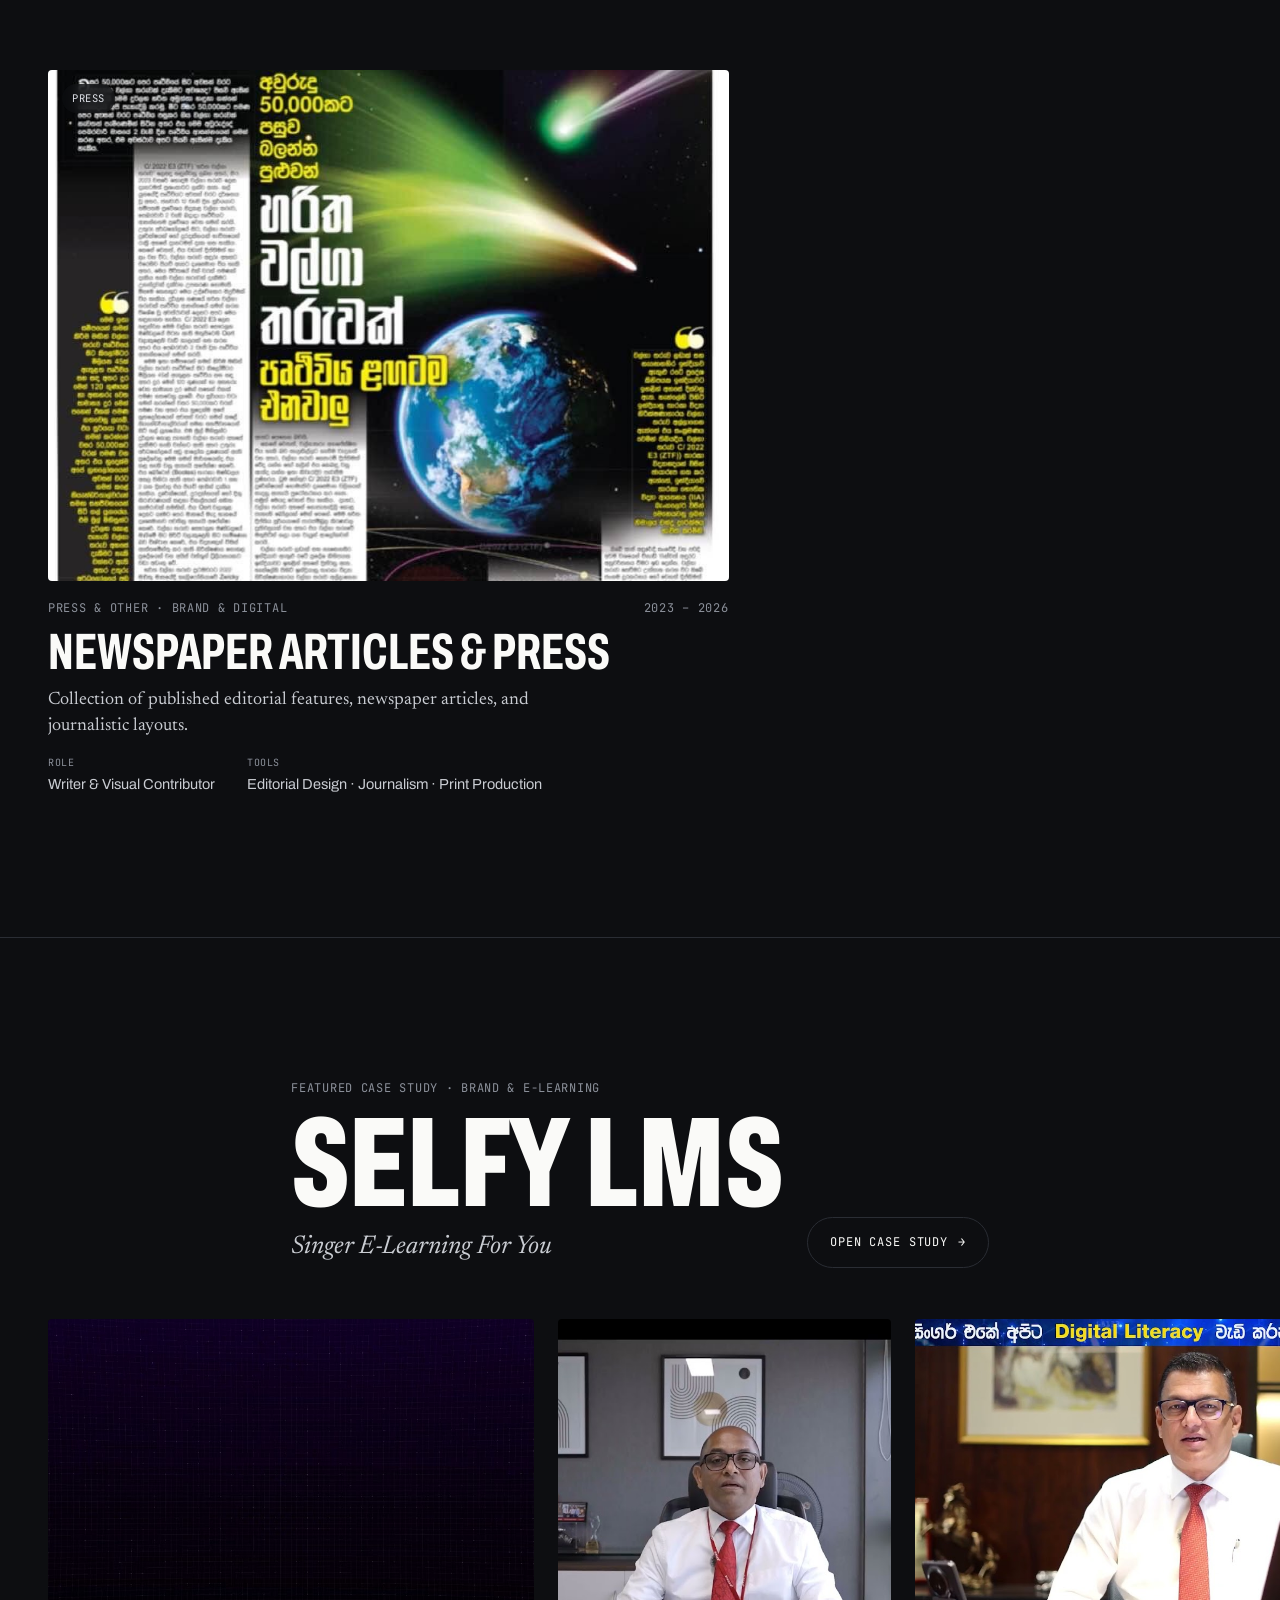
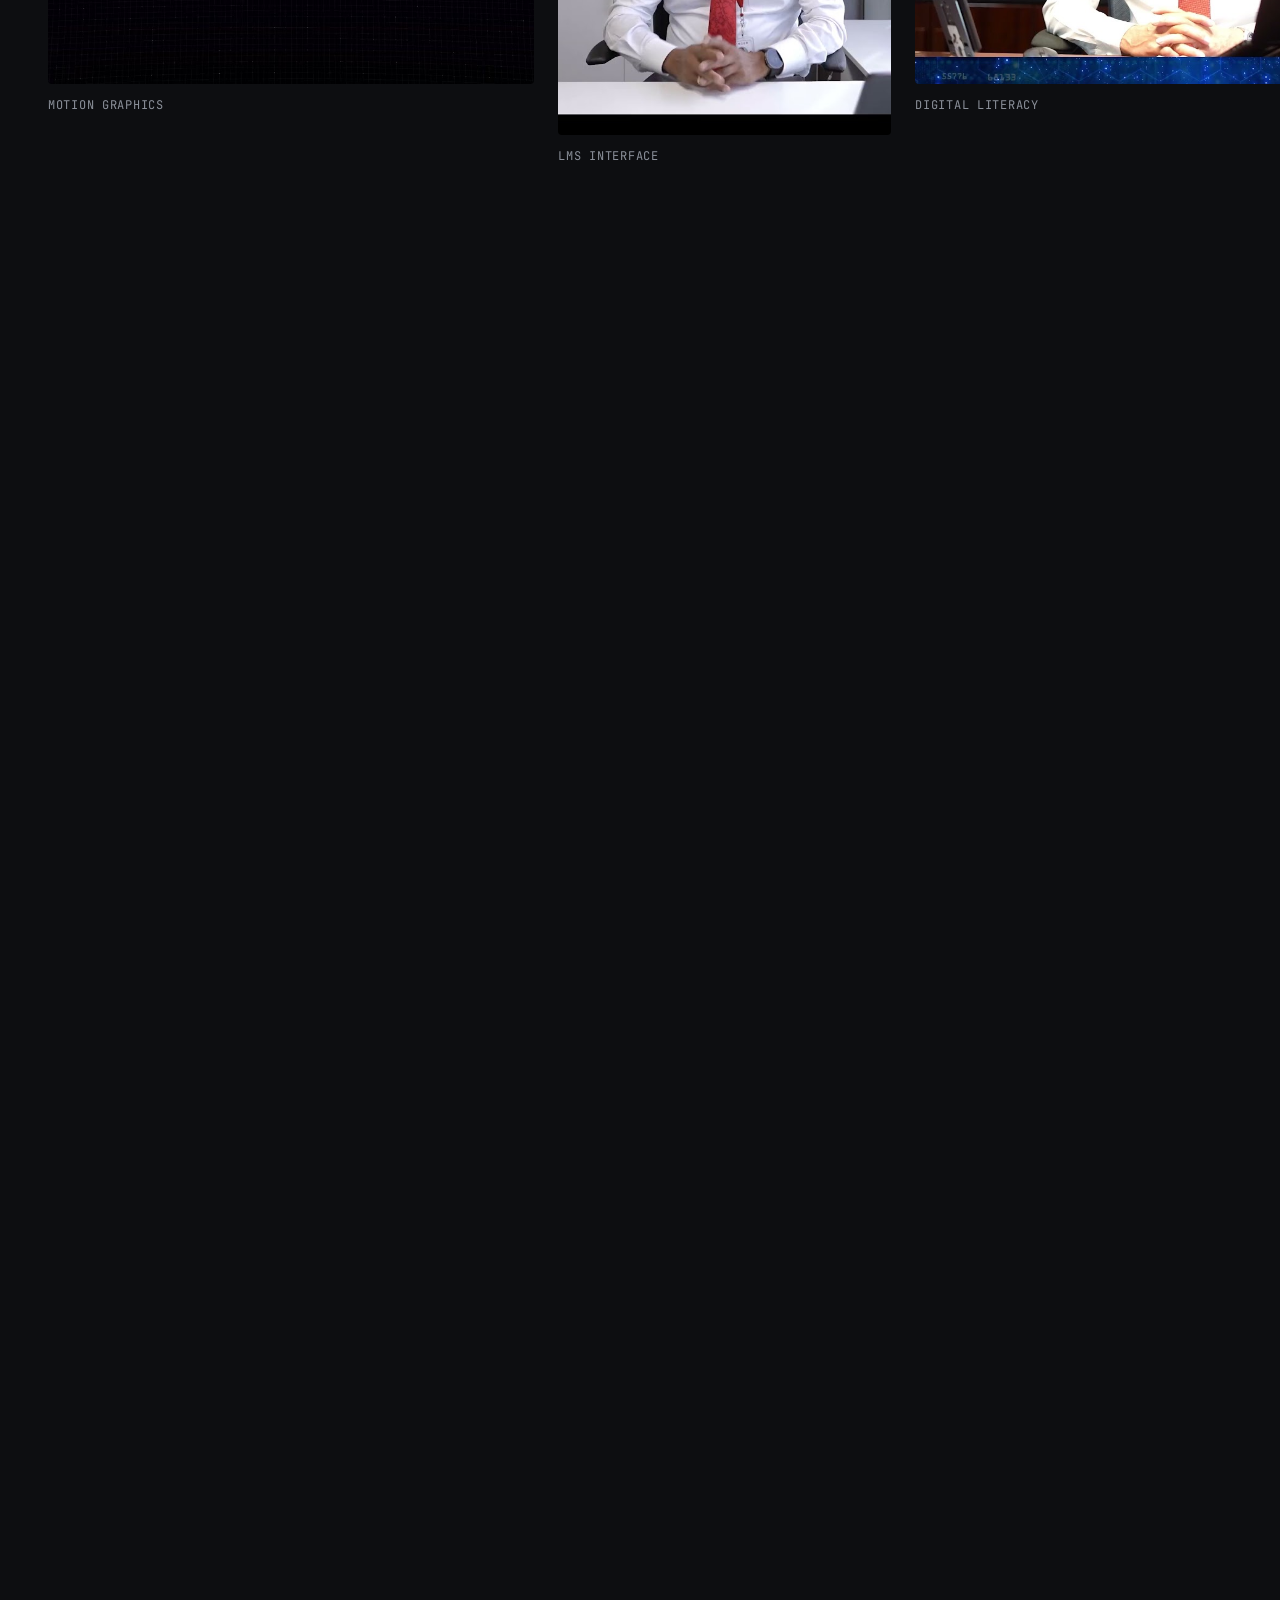
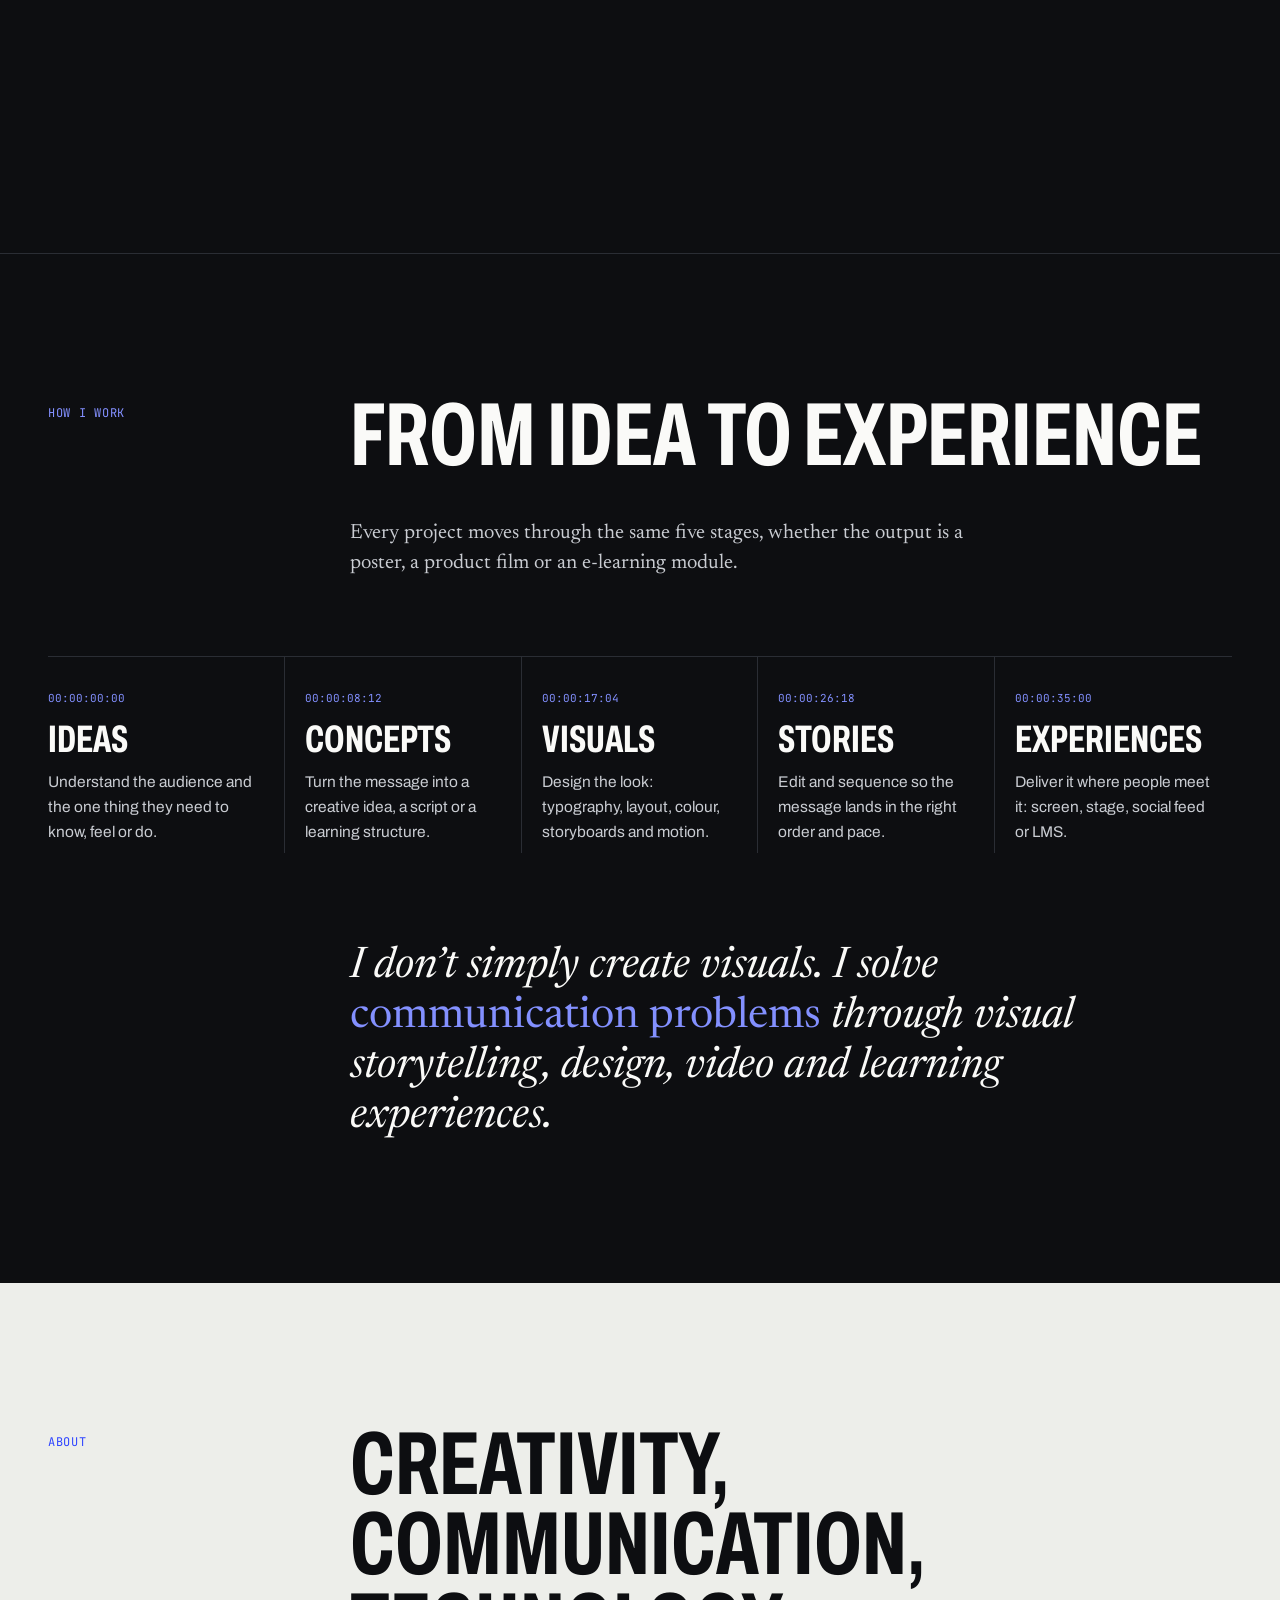
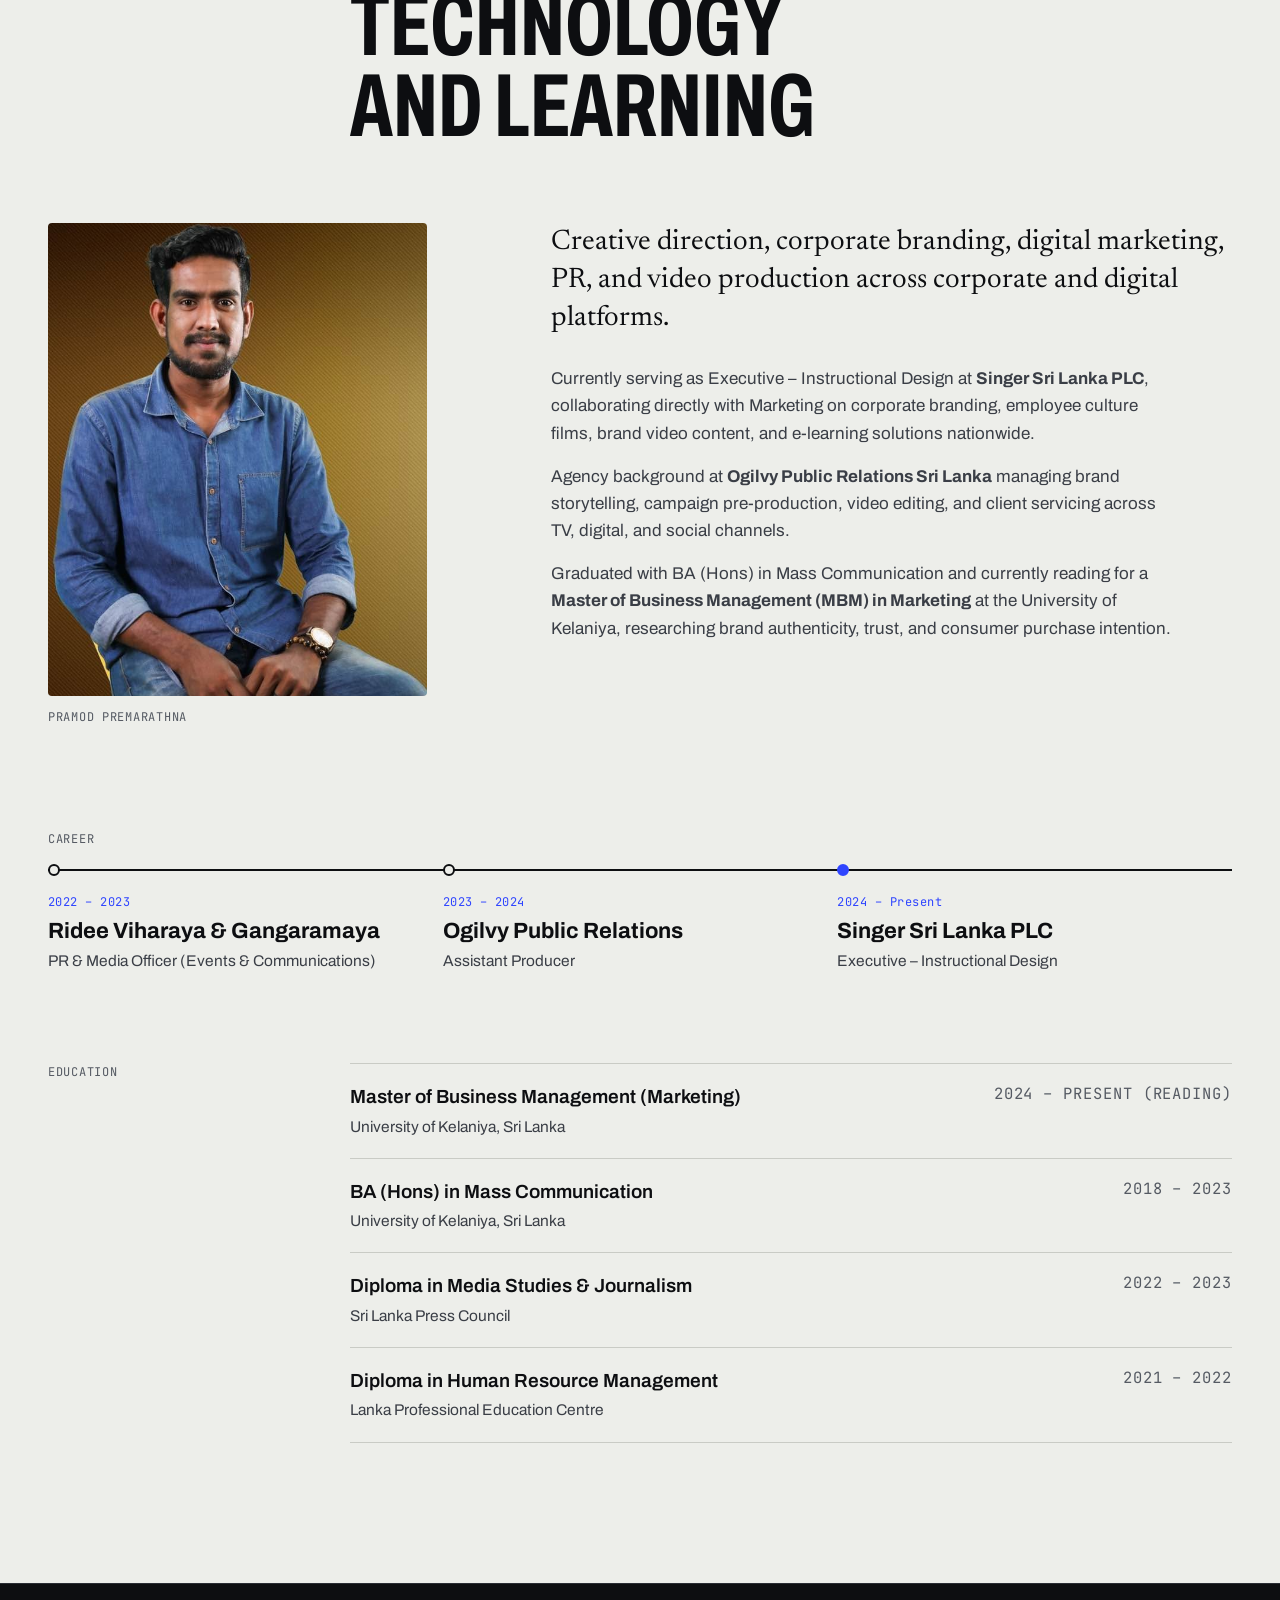
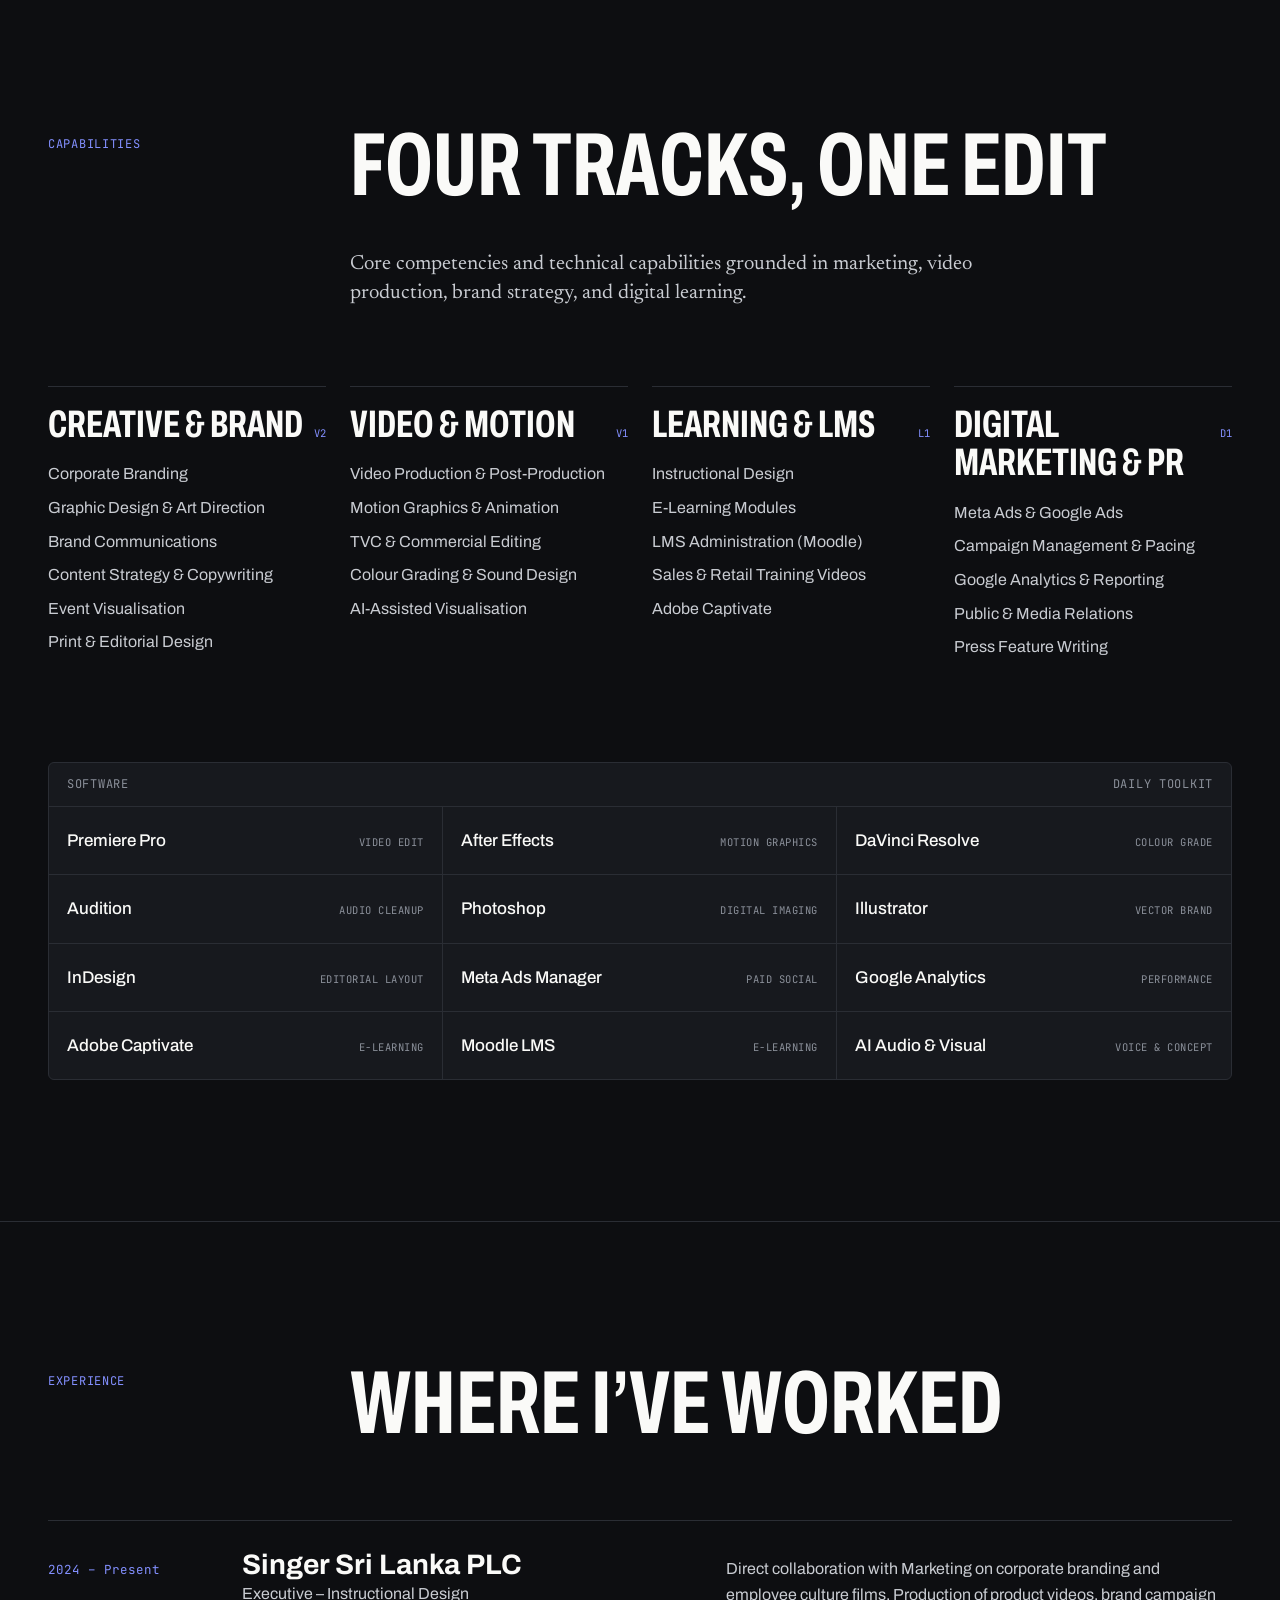
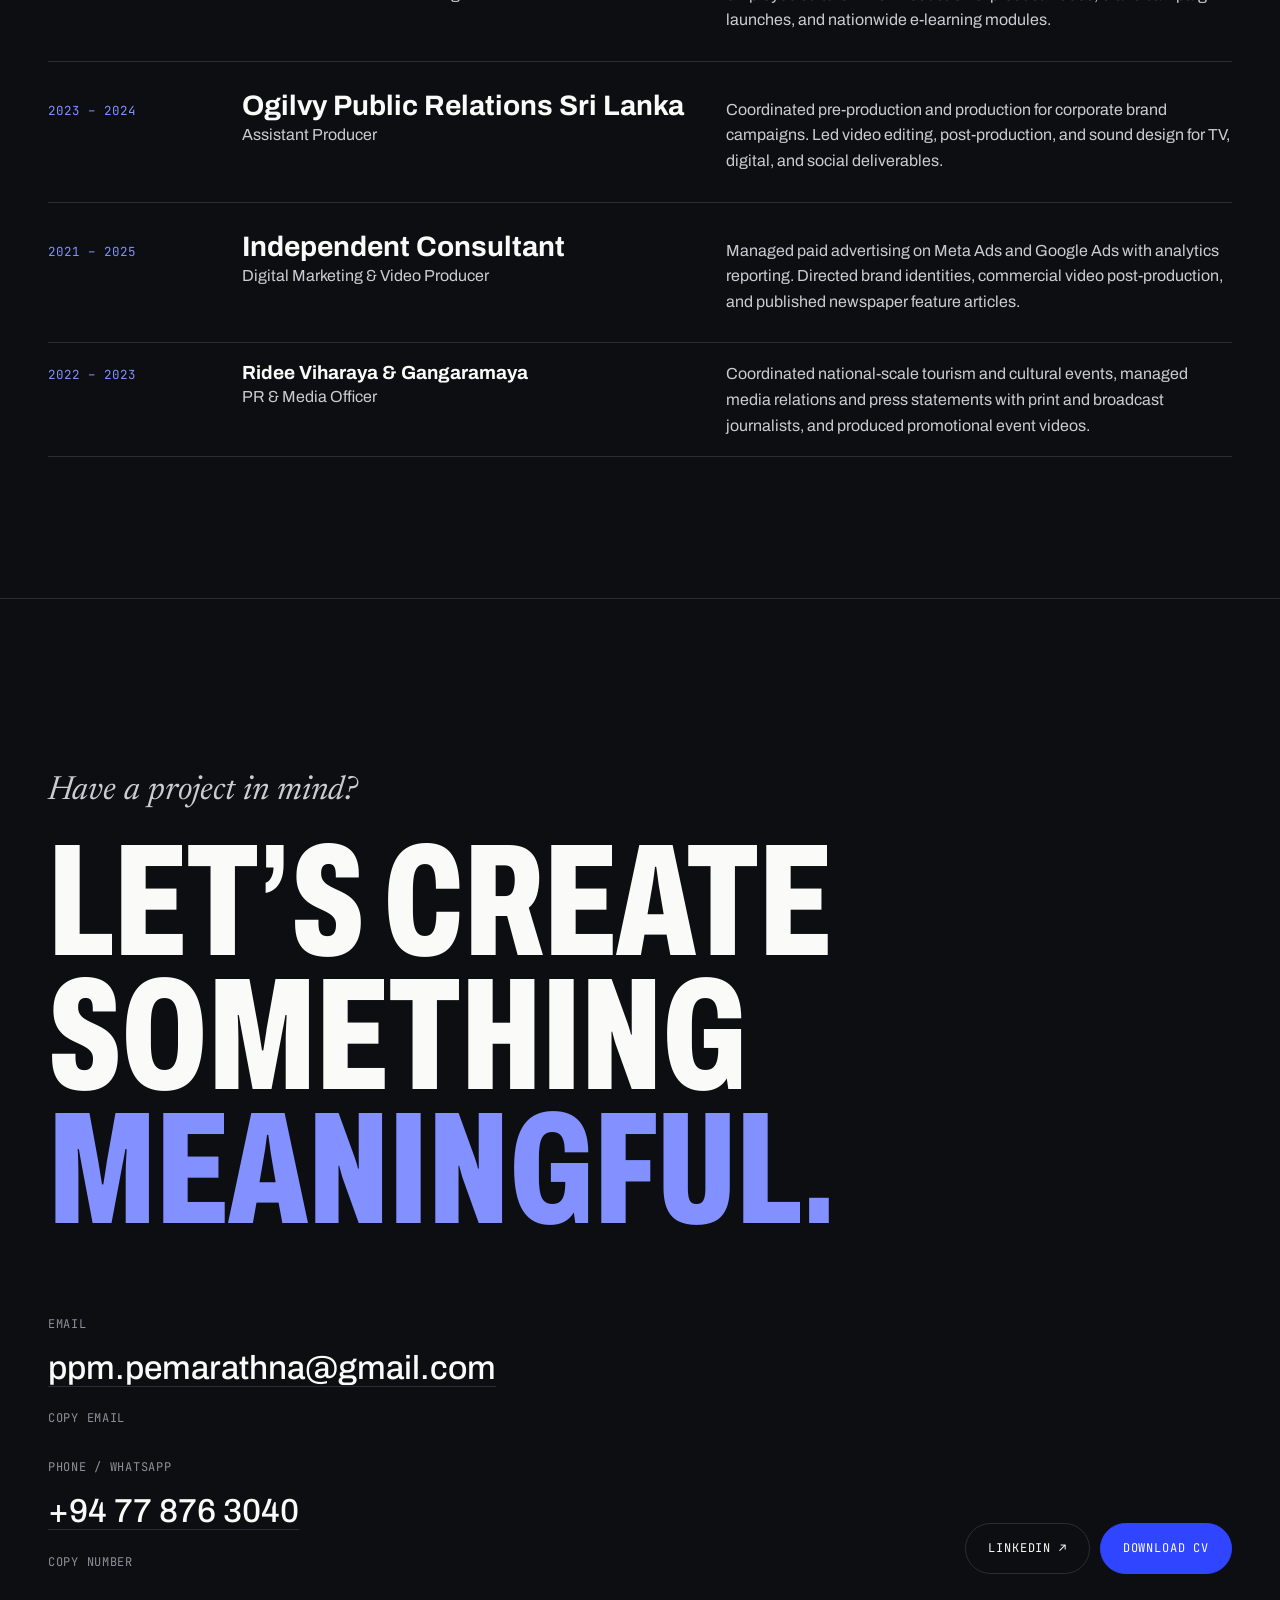
==== commit 09966b15: "Add all 50 Drive graphic designs, 7 press articles, auto-loop feature reel cinema showcase, and inte" ====
--- a/index.html
+++ b/index.html
@@ -50,6 +50,7 @@
       <a class="nav__logo" href="#top" aria-label="Pramod, back to top">PRAMOD</a>
       <nav aria-label="Main">
         <ul class="nav__links">
+          <li><a href="#showreel">Showreel</a></li>
           <li><a href="#work">Work</a></li>
           <li><a href="#about">About</a></li>
           <li><a href="#skills">Skills</a></li>
@@ -66,6 +67,7 @@
   <div class="menu" id="menu" hidden>
     <div class="menu__top"><span class="nav__logo">PRAMOD</span><button class="nav__toggle" style="display:block" type="button" data-close>Close</button></div>
     <ul class="menu__links">
+      <li><a href="#showreel">Showreel</a></li>
       <li><a href="#work">Work</a></li>
       <li><a href="#about">About</a></li>
       <li><a href="#skills">Skills</a></li>
@@ -91,8 +93,8 @@
           <div class="hero__aside">
             <p class="hero__statement">I create visual experiences, digital content and learning solutions that turn complex ideas into clear and engaging stories.</p>
             <div class="hero__ctas">
-              <a class="btn btn--primary magnetic" href="#work">View my work <span class="arrow" aria-hidden="true">→</span></a>
-              <a class="btn magnetic" href="#about">About me</a>
+              <a class="btn btn--primary magnetic" href="#showreel"><span class="play-icon" aria-hidden="true" style="margin-right:6px">▶</span> Watch Showreel</a>
+              <a class="btn magnetic" href="#work">Selected Work <span class="arrow" aria-hidden="true">→</span></a>
               <a class="btn magnetic" data-site="cv" href="cv/Pramod-Premarathna-CV.pdf" target="_blank" rel="noopener">Download CV</a>
             </div>
           </div>
@@ -108,6 +110,48 @@
             </div>
           </div>
           <div class="timeline-caption mono"><span>Design · Video · Learning, on one timeline</span><span>Select a clip to open the project</span></div>
+        </div>
+      </div>
+    </section>
+
+    <!-- ================= FEATURED SHOWREEL ================= -->
+    <section class="section section--reel" id="showreel" aria-labelledby="reel-title">
+      <div class="wrap">
+        <div class="section-head" style="margin-bottom:28px">
+          <p class="section-head__label mono">Featured Reel · Auto-Loop &amp; Cinema</p>
+          <h2 class="section-head__title" id="reel-title">Commercial Video &amp; Motion Showreel</h2>
+          <p class="section-head__lede">A high-impact compilation of commercial video directing, cinematography supervision, editing, DaVinci Resolve colour grading, and motion graphics for TVCs and brand campaigns.</p>
+        </div>
+
+        <div class="reel-cinema">
+          <div class="reel-cinema__player" id="cinema-player">
+            <!-- Auto-Looping Cinematic Teaser -->
+            <div class="reel-cinema__loop-wrap" id="loop-wrap">
+              <video class="reel-cinema__video" autoplay muted loop playsinline preload="auto" poster="images/projects/commercial-showreel/cover.jpg">
+                <source src="videos/feature-reel-loop.mp4" type="video/mp4">
+              </video>
+              <div class="reel-cinema__overlay">
+                <button class="btn btn--primary btn--play-reel" type="button" id="play-full-reel" aria-label="Play Master Portfolio Reel in Full High Definition">
+                  <span class="play-icon" aria-hidden="true" style="margin-right:6px">▶</span> Play Master Reel (HD)
+                </button>
+                <p class="mono reel-cinema__badge">Auto-Loop Teaser · Click to switch to Master Full Reel with Audio</p>
+              </div>
+            </div>
+            <!-- Full Interactive Google Drive Player -->
+            <div class="reel-cinema__embed-wrap" id="embed-wrap" hidden>
+              <iframe id="cinema-iframe" src="" allow="autoplay; fullscreen" allowfullscreen></iframe>
+              <button class="btn reel-cinema__back" type="button" id="close-full-reel" aria-label="Back to Auto-Loop Preview">
+                <span>← Back to Auto-Loop</span>
+              </button>
+            </div>
+          </div>
+
+          <div class="reel-cinema__footer">
+            <div class="reel-cinema__tags mono">
+              <span>CDB Gold Loan TVC</span><span>Singer Sri Lanka</span><span>Falcon TVC</span><span>Hemas Brand</span><span>Phoenix</span><span>DaVinci Resolve</span>
+            </div>
+            <a class="btn magnetic" href="projects/commercial-showreel/">Explore Showreel Case Study <span class="arrow" aria-hidden="true">→</span></a>
+          </div>
         </div>
       </div>
     </section>
--- a/css/main.css
+++ b/css/main.css
@@ -420,8 +420,128 @@
 .lightbox button { font-family: var(--f-mono); font-size: 12px; letter-spacing: .06em; text-transform: uppercase; padding: 10px 14px; border: 1px solid var(--line); border-radius: 999px; }
 .lightbox button:hover { border-color: var(--key-light); }
 
-/* 404 */
 .notfound { min-height: 80vh; display: flex; flex-direction: column; justify-content: center; }
+
+/* =========================================================
+   CINEMA FEATURE REEL
+   ========================================================= */
+.reel-cinema {
+  position: relative;
+  border-radius: 8px;
+  background: var(--graphite);
+  border: 1px solid var(--line);
+  overflow: hidden;
+  box-shadow: 0 20px 48px rgba(0, 0, 0, 0.55);
+}
+.reel-cinema__player {
+  position: relative;
+  width: 100%;
+  aspect-ratio: 16 / 9;
+  background: #000;
+  overflow: hidden;
+}
+.reel-cinema__loop-wrap,
+.reel-cinema__embed-wrap {
+  position: absolute;
+  top: 0;
+  left: 0;
+  width: 100%;
+  height: 100%;
+}
+.reel-cinema__video {
+  width: 100%;
+  height: 100%;
+  object-fit: cover;
+  display: block;
+}
+.reel-cinema__overlay {
+  position: absolute;
+  top: 0;
+  left: 0;
+  width: 100%;
+  height: 100%;
+  background: linear-gradient(180deg, rgba(0,0,0,0.15) 0%, rgba(0,0,0,0.75) 100%);
+  display: flex;
+  flex-direction: column;
+  justify-content: center;
+  align-items: center;
+  gap: 16px;
+  padding: 24px;
+  text-align: center;
+}
+.btn--play-reel {
+  font-size: 15px;
+  padding: 16px 28px;
+  border-radius: 999px;
+  box-shadow: 0 8px 24px rgba(229, 62, 62, 0.4);
+  transition: transform 0.2s cubic-bezier(0.2, 0, 0, 1), box-shadow 0.2s;
+  cursor: pointer;
+}
+.btn--play-reel:hover {
+  transform: scale(1.05);
+  box-shadow: 0 12px 32px rgba(229, 62, 62, 0.6);
+}
+.reel-cinema__badge {
+  font-size: 12px;
+  color: var(--chalk);
+  opacity: 0.9;
+  letter-spacing: 0.05em;
+  background: rgba(0, 0, 0, 0.65);
+  padding: 8px 16px;
+  border-radius: 999px;
+  border: 1px solid rgba(255, 255, 255, 0.15);
+  backdrop-filter: blur(8px);
+}
+.reel-cinema__embed-wrap iframe {
+  width: 100%;
+  height: 100%;
+  border: 0;
+  background: #000;
+}
+.reel-cinema__back {
+  position: absolute;
+  top: 16px;
+  left: 16px;
+  z-index: 10;
+  background: rgba(13, 14, 17, 0.85);
+  backdrop-filter: blur(8px);
+  border: 1px solid var(--line);
+  color: var(--chalk);
+  font-size: 12px;
+  padding: 8px 16px;
+  border-radius: 999px;
+  cursor: pointer;
+}
+.reel-cinema__back:hover {
+  background: var(--carbon);
+  color: #fff;
+}
+.reel-cinema__footer {
+  display: flex;
+  flex-wrap: wrap;
+  justify-content: space-between;
+  align-items: center;
+  gap: 16px;
+  padding: 20px 24px;
+  background: var(--surface);
+  border-top: 1px solid var(--line);
+}
+.reel-cinema__tags {
+  display: flex;
+  flex-wrap: wrap;
+  gap: 8px 16px;
+  font-size: 12px;
+  color: var(--muted);
+}
+.reel-cinema__tags span {
+  display: inline-flex;
+  align-items: center;
+}
+.reel-cinema__tags span:not(:last-child)::after {
+  content: "·";
+  margin-left: 16px;
+  color: var(--line);
+}
 
 /* =========================================================
    RESPONSIVE
